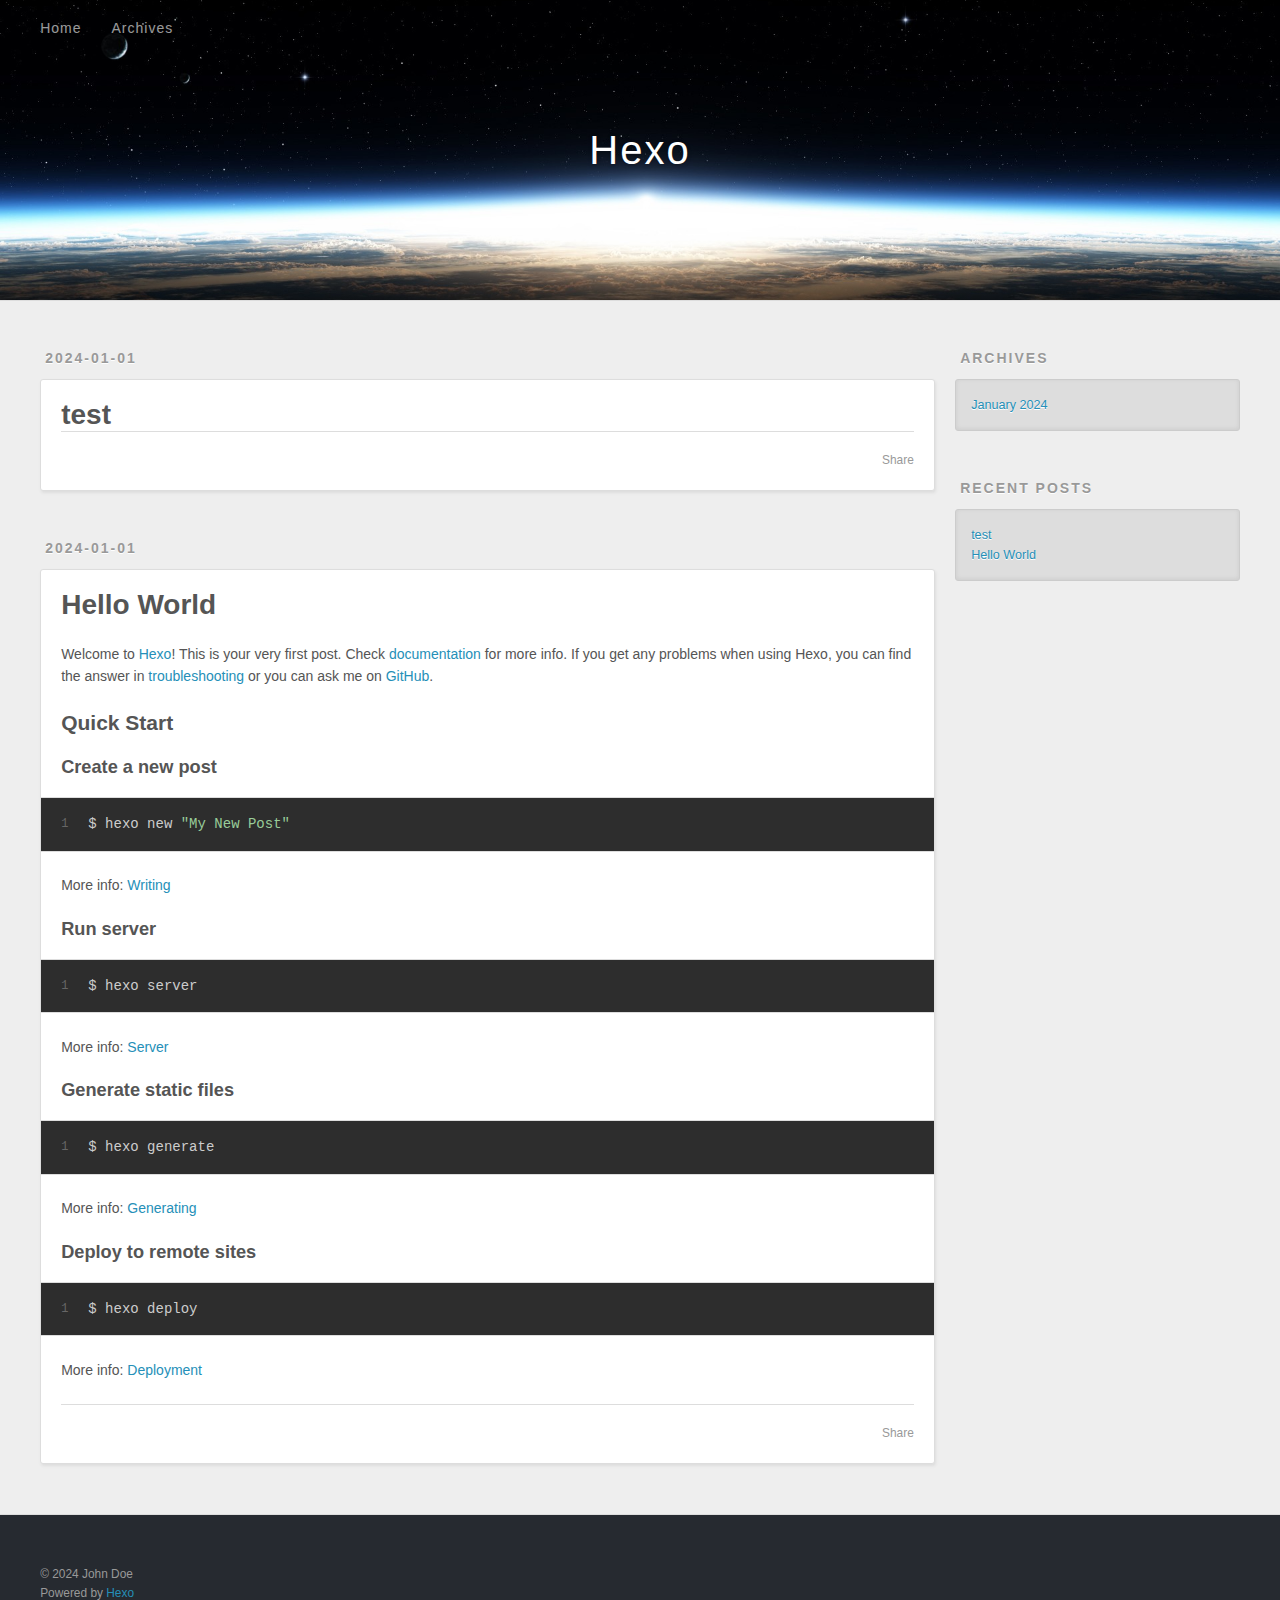
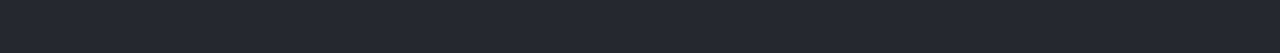
==== index.html @ 8cbbb3cb "Site updated: 2024-01-01 21:18:52" ====
<!DOCTYPE html>
<html>
<head>
  <meta charset="utf-8">
  
  
  <title>Hexo</title>
  <meta name="viewport" content="width=device-width, initial-scale=1, shrink-to-fit=no">
  <meta property="og:type" content="website">
<meta property="og:title" content="Hexo">
<meta property="og:url" content="http://example.com/index.html">
<meta property="og:site_name" content="Hexo">
<meta property="og:locale" content="en_US">
<meta property="article:author" content="John Doe">
<meta name="twitter:card" content="summary">
  
    <link rel="alternate" href="/atom.xml" title="Hexo" type="application/atom+xml">
  
  
    <link rel="shortcut icon" href="/favicon.png">
  
  
  
<link rel="stylesheet" href="/css/style.css">

  
    
<link rel="stylesheet" href="/fancybox/jquery.fancybox.min.css">

  
  
<meta name="generator" content="Hexo 7.0.0"></head>

<body>
  <div id="container">
    <div id="wrap">
      <header id="header">
  <div id="banner"></div>
  <div id="header-outer" class="outer">
    <div id="header-title" class="inner">
      <h1 id="logo-wrap">
        <a href="/" id="logo">Hexo</a>
      </h1>
      
    </div>
    <div id="header-inner" class="inner">
      <nav id="main-nav">
        <a id="main-nav-toggle" class="nav-icon"><span class="fa fa-bars"></span></a>
        
          <a class="main-nav-link" href="/">Home</a>
        
          <a class="main-nav-link" href="/archives">Archives</a>
        
      </nav>
      <nav id="sub-nav">
        
        
          <a class="nav-icon" href="/atom.xml" title="RSS Feed"><span class="fa fa-rss"></span></a>
        
        <a class="nav-icon nav-search-btn" title="Search"><span class="fa fa-search"></span></a>
      </nav>
      <div id="search-form-wrap">
        <form action="//google.com/search" method="get" accept-charset="UTF-8" class="search-form"><input type="search" name="q" class="search-form-input" placeholder="Search"><button type="submit" class="search-form-submit">&#xF002;</button><input type="hidden" name="sitesearch" value="http://example.com"></form>
      </div>
    </div>
  </div>
</header>

      <div class="outer">
        <section id="main">
  
    <article id="post-test" class="h-entry article article-type-post" itemprop="blogPost" itemscope itemtype="https://schema.org/BlogPosting">
  <div class="article-meta">
    <a href="/2024/01/01/test/" class="article-date">
  <time class="dt-published" datetime="2024-01-01T05:47:07.000Z" itemprop="datePublished">2024-01-01</time>
</a>
    
  </div>
  <div class="article-inner">
    
    
      <header class="article-header">
        
  
    <h1 itemprop="name">
      <a class="p-name article-title" href="/2024/01/01/test/">test</a>
    </h1>
  

      </header>
    
    <div class="e-content article-entry" itemprop="articleBody">
      
        
      
    </div>
    <footer class="article-footer">
      <a data-url="http://example.com/2024/01/01/test/" data-id="clquvwbr20001ecek297y4bi7" data-title="test" class="article-share-link"><span class="fa fa-share">Share</span></a>
      
      
      
    </footer>
  </div>
  
</article>



  
    <article id="post-hello-world" class="h-entry article article-type-post" itemprop="blogPost" itemscope itemtype="https://schema.org/BlogPosting">
  <div class="article-meta">
    <a href="/2024/01/01/hello-world/" class="article-date">
  <time class="dt-published" datetime="2024-01-01T05:27:28.984Z" itemprop="datePublished">2024-01-01</time>
</a>
    
  </div>
  <div class="article-inner">
    
    
      <header class="article-header">
        
  
    <h1 itemprop="name">
      <a class="p-name article-title" href="/2024/01/01/hello-world/">Hello World</a>
    </h1>
  

      </header>
    
    <div class="e-content article-entry" itemprop="articleBody">
      
        <p>Welcome to <a target="_blank" rel="noopener" href="https://hexo.io/">Hexo</a>! This is your very first post. Check <a target="_blank" rel="noopener" href="https://hexo.io/docs/">documentation</a> for more info. If you get any problems when using Hexo, you can find the answer in <a target="_blank" rel="noopener" href="https://hexo.io/docs/troubleshooting.html">troubleshooting</a> or you can ask me on <a target="_blank" rel="noopener" href="https://github.com/hexojs/hexo/issues">GitHub</a>.</p>
<h2 id="Quick-Start"><a href="#Quick-Start" class="headerlink" title="Quick Start"></a>Quick Start</h2><h3 id="Create-a-new-post"><a href="#Create-a-new-post" class="headerlink" title="Create a new post"></a>Create a new post</h3><figure class="highlight bash"><table><tr><td class="gutter"><pre><span class="line">1</span><br></pre></td><td class="code"><pre><span class="line">$ hexo new <span class="string">&quot;My New Post&quot;</span></span><br></pre></td></tr></table></figure>

<p>More info: <a target="_blank" rel="noopener" href="https://hexo.io/docs/writing.html">Writing</a></p>
<h3 id="Run-server"><a href="#Run-server" class="headerlink" title="Run server"></a>Run server</h3><figure class="highlight bash"><table><tr><td class="gutter"><pre><span class="line">1</span><br></pre></td><td class="code"><pre><span class="line">$ hexo server</span><br></pre></td></tr></table></figure>

<p>More info: <a target="_blank" rel="noopener" href="https://hexo.io/docs/server.html">Server</a></p>
<h3 id="Generate-static-files"><a href="#Generate-static-files" class="headerlink" title="Generate static files"></a>Generate static files</h3><figure class="highlight bash"><table><tr><td class="gutter"><pre><span class="line">1</span><br></pre></td><td class="code"><pre><span class="line">$ hexo generate</span><br></pre></td></tr></table></figure>

<p>More info: <a target="_blank" rel="noopener" href="https://hexo.io/docs/generating.html">Generating</a></p>
<h3 id="Deploy-to-remote-sites"><a href="#Deploy-to-remote-sites" class="headerlink" title="Deploy to remote sites"></a>Deploy to remote sites</h3><figure class="highlight bash"><table><tr><td class="gutter"><pre><span class="line">1</span><br></pre></td><td class="code"><pre><span class="line">$ hexo deploy</span><br></pre></td></tr></table></figure>

<p>More info: <a target="_blank" rel="noopener" href="https://hexo.io/docs/one-command-deployment.html">Deployment</a></p>

      
    </div>
    <footer class="article-footer">
      <a data-url="http://example.com/2024/01/01/hello-world/" data-id="clquvwbqs0000ecek4tr16msp" data-title="Hello World" class="article-share-link"><span class="fa fa-share">Share</span></a>
      
      
      
    </footer>
  </div>
  
</article>



  


</section>
        
          <aside id="sidebar">
  
    

  
    

  
    
  
    
  <div class="widget-wrap">
    <h3 class="widget-title">Archives</h3>
    <div class="widget">
      <ul class="archive-list"><li class="archive-list-item"><a class="archive-list-link" href="/archives/2024/01/">January 2024</a></li></ul>
    </div>
  </div>


  
    
  <div class="widget-wrap">
    <h3 class="widget-title">Recent Posts</h3>
    <div class="widget">
      <ul>
        
          <li>
            <a href="/2024/01/01/test/">test</a>
          </li>
        
          <li>
            <a href="/2024/01/01/hello-world/">Hello World</a>
          </li>
        
      </ul>
    </div>
  </div>

  
</aside>
        
      </div>
      <footer id="footer">
  
  <div class="outer">
    <div id="footer-info" class="inner">
      
      &copy; 2024 John Doe<br>
      Powered by <a href="https://hexo.io/" target="_blank">Hexo</a>
    </div>
  </div>
</footer>

    </div>
    <nav id="mobile-nav">
  
    <a href="/" class="mobile-nav-link">Home</a>
  
    <a href="/archives" class="mobile-nav-link">Archives</a>
  
</nav>
    


<script src="/js/jquery-3.6.4.min.js"></script>



  
<script src="/fancybox/jquery.fancybox.min.js"></script>




<script src="/js/script.js"></script>





  </div>
</body>
</html>
---- css/style.css ----
body {
  width: 100%;
}
body:before,
body:after {
  content: "";
  display: table;
}
body:after {
  clear: both;
}
html,
body,
div,
span,
applet,
object,
iframe,
h1,
h2,
h3,
h4,
h5,
h6,
p,
blockquote,
pre,
a,
abbr,
acronym,
address,
big,
cite,
code,
del,
dfn,
em,
img,
ins,
kbd,
q,
s,
samp,
small,
strike,
strong,
sub,
sup,
tt,
var,
dl,
dt,
dd,
ol,
ul,
li,
fieldset,
form,
label,
legend,
table,
caption,
tbody,
tfoot,
thead,
tr,
th,
td {
  margin: 0;
  padding: 0;
  border: 0;
  outline: 0;
  font-weight: inherit;
  font-style: inherit;
  font-family: inherit;
  font-size: 100%;
  vertical-align: baseline;
}
body {
  line-height: 1;
  color: #000;
  background: #fff;
}
ol,
ul {
  list-style: none;
}
table {
  border-collapse: separate;
  border-spacing: 0;
  vertical-align: middle;
}
caption,
th,
td {
  text-align: left;
  font-weight: normal;
  vertical-align: middle;
}
a img {
  border: none;
}
input,
button {
  margin: 0;
  padding: 0;
}
input::-moz-focus-inner,
button::-moz-focus-inner {
  border: 0;
  padding: 0;
}
html,
body,
#container {
  height: 100%;
}
body {
  background: #eee;
  font: 14px -apple-system, BlinkMacSystemFont, "Segoe UI", "Roboto", "Oxygen", "Ubuntu", "Cantarell", "Fira Sans", "Droid Sans", "Helvetica Neue", sans-serif;
  -webkit-text-size-adjust: 100%;
}
.outer {
  max-width: 1220px;
  margin: 0 auto;
  padding: 0 20px;
}
.outer:before,
.outer:after {
  content: "";
  display: table;
}
.outer:after {
  clear: both;
}
.inner {
  display: inline;
  float: left;
  width: 98.33333333333333%;
  margin: 0 0.833333333333333%;
}
.left,
.alignleft {
  float: left;
}
.right,
.alignright {
  float: right;
}
.clear {
  clear: both;
}
#container {
  position: relative;
}
.mobile-nav-on {
  overflow: hidden;
}
#wrap {
  height: 100%;
  width: 100%;
  position: absolute;
  top: 0;
  left: 0;
  -webkit-transition: 0.2s ease-out;
  -moz-transition: 0.2s ease-out;
  -ms-transition: 0.2s ease-out;
  transition: 0.2s ease-out;
  z-index: 1;
  background: #eee;
}
.mobile-nav-on #wrap {
  left: 280px;
}
@media screen and (min-width: 768px) {
  #main {
    display: inline;
    float: left;
    width: 73.33333333333333%;
    margin: 0 0.833333333333333%;
  }
}
.article-date,
.article-category-link,
.archive-year,
.widget-title {
  text-decoration: none;
  text-transform: uppercase;
  letter-spacing: 2px;
  color: #999;
  margin-bottom: 1em;
  margin-left: 5px;
  line-height: 1em;
  text-shadow: 0 1px #fff;
  font-weight: bold;
}
.article-inner,
.archive-article-inner {
  background: #fff;
  -webkit-box-shadow: 1px 2px 3px #ddd;
  box-shadow: 1px 2px 3px #ddd;
  border: 1px solid #ddd;
  border-radius: 3px;
}
.article-entry h1,
.widget h1 {
  font-size: 2em;
}
.article-entry h2,
.widget h2 {
  font-size: 1.5em;
}
.article-entry h3,
.widget h3 {
  font-size: 1.3em;
}
.article-entry h4,
.widget h4 {
  font-size: 1.2em;
}
.article-entry h5,
.widget h5 {
  font-size: 1em;
}
.article-entry h6,
.widget h6 {
  font-size: 1em;
  color: #999;
}
.article-entry hr,
.widget hr {
  border: 1px dashed #ddd;
}
.article-entry strong,
.widget strong {
  font-weight: bold;
}
.article-entry em,
.widget em,
.article-entry cite,
.widget cite {
  font-style: italic;
}
.article-entry sup,
.widget sup,
.article-entry sub,
.widget sub {
  font-size: 0.75em;
  line-height: 0;
  position: relative;
  vertical-align: baseline;
}
.article-entry sup,
.widget sup {
  top: -0.5em;
}
.article-entry sub,
.widget sub {
  bottom: -0.2em;
}
.article-entry small,
.widget small {
  font-size: 0.85em;
}
.article-entry acronym,
.widget acronym,
.article-entry abbr,
.widget abbr {
  border-bottom: 1px dotted;
}
.article-entry ul,
.widget ul,
.article-entry ol,
.widget ol,
.article-entry dl,
.widget dl {
  margin: 0 20px;
  line-height: 1.6em;
}
.article-entry ul ul,
.widget ul ul,
.article-entry ol ul,
.widget ol ul,
.article-entry ul ol,
.widget ul ol,
.article-entry ol ol,
.widget ol ol {
  margin-top: 0;
  margin-bottom: 0;
}
.article-entry ul,
.widget ul {
  list-style: disc;
}
.article-entry ol,
.widget ol {
  list-style: decimal;
}
.article-entry dt,
.widget dt {
  font-weight: bold;
}
#header {
  height: 300px;
  position: relative;
  border-bottom: 1px solid #ddd;
}
#header:before,
#header:after {
  content: "";
  position: absolute;
  left: 0;
  right: 0;
  height: 40px;
}
#header:before {
  top: 0;
  background: -webkit-linear-gradient(rgba(0,0,0,0.2), transparent);
  background: -moz-linear-gradient(rgba(0,0,0,0.2), transparent);
  background: -ms-linear-gradient(rgba(0,0,0,0.2), transparent);
  background: linear-gradient(rgba(0,0,0,0.2), transparent);
}
#header:after {
  bottom: 0;
  background: -webkit-linear-gradient(transparent, rgba(0,0,0,0.2));
  background: -moz-linear-gradient(transparent, rgba(0,0,0,0.2));
  background: -ms-linear-gradient(transparent, rgba(0,0,0,0.2));
  background: linear-gradient(transparent, rgba(0,0,0,0.2));
}
#header-outer {
  height: 100%;
  position: relative;
}
#header-inner {
  position: relative;
  overflow: hidden;
}
#banner {
  position: absolute;
  top: 0;
  left: 0;
  width: 100%;
  height: 100%;
  background: url("images/banner.jpg") center #000;
  background-size: cover;
  z-index: -1;
}
#header-title {
  text-align: center;
  height: 40px;
  position: absolute;
  top: 50%;
  left: 0;
  margin-top: -20px;
}
#logo,
#subtitle {
  text-decoration: none;
  color: #fff;
  font-weight: 300;
  text-shadow: 0 1px 4px rgba(0,0,0,0.3);
}
#logo {
  font-size: 40px;
  line-height: 40px;
  letter-spacing: 2px;
}
#subtitle {
  font-size: 16px;
  line-height: 16px;
  letter-spacing: 1px;
}
#subtitle-wrap {
  margin-top: 16px;
}
#main-nav {
  float: left;
  margin-left: -15px;
}
.nav-icon,
.main-nav-link {
  float: left;
  color: #fff;
  opacity: 0.6;
  text-decoration: none;
  text-shadow: 0 1px rgba(0,0,0,0.2);
  -webkit-transition: opacity 0.2s;
  -moz-transition: opacity 0.2s;
  -ms-transition: opacity 0.2s;
  transition: opacity 0.2s;
  display: block;
  padding: 20px 15px;
}
.nav-icon:hover,
.main-nav-link:hover {
  opacity: 1;
}
.nav-icon {
  text-align: center;
  font-size: 14px;
  width: 14px;
  height: 14px;
  padding: 20px 15px;
  position: relative;
  cursor: pointer;
}
.main-nav-link {
  font-weight: 300;
  letter-spacing: 1px;
}
@media screen and (max-width: 479px) {
  .main-nav-link {
    display: none;
  }
}
#main-nav-toggle {
  display: none;
}
@media screen and (max-width: 479px) {
  #main-nav-toggle {
    display: block;
  }
}
#sub-nav {
  float: right;
  margin-right: -15px;
}
#search-form-wrap {
  position: absolute;
  top: 15px;
  width: 150px;
  height: 30px;
  right: -150px;
  opacity: 0;
  -webkit-transition: 0.2s ease-out;
  -moz-transition: 0.2s ease-out;
  -ms-transition: 0.2s ease-out;
  transition: 0.2s ease-out;
}
#search-form-wrap.on {
  opacity: 1;
  right: 0;
}
@media screen and (max-width: 479px) {
  #search-form-wrap {
    width: 100%;
    right: -100%;
  }
}
.search-form {
  position: absolute;
  top: 0;
  left: 0;
  right: 0;
  background: #fff;
  padding: 5px 15px;
  border-radius: 15px;
  -webkit-box-shadow: 0 0 10px rgba(0,0,0,0.3);
  box-shadow: 0 0 10px rgba(0,0,0,0.3);
}
.search-form-input {
  border: none;
  background: none;
  color: #555;
  width: 100%;
  font: 13px -apple-system, BlinkMacSystemFont, "Segoe UI", "Roboto", "Oxygen", "Ubuntu", "Cantarell", "Fira Sans", "Droid Sans", "Helvetica Neue", sans-serif;
  outline: none;
}
.search-form-input::-webkit-search-results-decoration,
.search-form-input::-webkit-search-cancel-button {
  -webkit-appearance: none;
}
.search-form-submit {
  position: absolute;
  top: 50%;
  right: 10px;
  margin-top: -7px;
  font: 13px ForkAwesome;
  border: none;
  background: none;
  color: #bbb;
  cursor: pointer;
}
.search-form-submit:hover,
.search-form-submit:focus {
  color: #777;
}
.article {
  margin: 50px 0;
}
.article-inner {
  overflow: hidden;
}
.article-meta:before,
.article-meta:after {
  content: "";
  display: table;
}
.article-meta:after {
  clear: both;
}
.article-date {
  float: left;
}
.article-category {
  float: left;
  line-height: 1em;
  color: #ccc;
  text-shadow: 0 1px #fff;
  margin-left: 8px;
}
.article-category:before {
  content: "\2022";
}
.article-category-link {
  margin: 0 12px 1em;
}
.article-header {
  padding: 20px 20px 0;
}
.article-title {
  text-decoration: none;
  font-size: 2em;
  font-weight: bold;
  color: #555;
  line-height: 1.1em;
  -webkit-transition: color 0.2s;
  -moz-transition: color 0.2s;
  -ms-transition: color 0.2s;
  transition: color 0.2s;
}
a.article-title:hover {
  color: #258fb8;
}
.article-entry {
  color: #555;
  padding: 0 20px;
}
.article-entry:before,
.article-entry:after {
  content: "";
  display: table;
}
.article-entry:after {
  clear: both;
}
.article-entry p,
.article-entry table {
  line-height: 1.6em;
  margin: 1.6em 0;
}
.article-entry h1,
.article-entry h2,
.article-entry h3,
.article-entry h4,
.article-entry h5,
.article-entry h6 {
  font-weight: bold;
}
.article-entry h1,
.article-entry h2,
.article-entry h3,
.article-entry h4,
.article-entry h5,
.article-entry h6 {
  line-height: 1.1em;
  margin: 1.1em 0;
}
.article-entry a {
  color: #258fb8;
  text-decoration: none;
}
.article-entry a:hover {
  text-decoration: underline;
}
.article-entry ul,
.article-entry ol,
.article-entry dl {
  margin-top: 1.6em;
  margin-bottom: 1.6em;
}
.article-entry img,
.article-entry video {
  max-width: 100%;
  height: auto;
  display: block;
  margin: auto;
}
.article-entry iframe {
  border: none;
}
.article-entry table {
  width: 100%;
  border-collapse: collapse;
  border-spacing: 0;
}
.article-entry th {
  font-weight: bold;
  border-bottom: 3px solid #ddd;
  padding-bottom: 0.5em;
}
.article-entry td {
  border-bottom: 1px solid #ddd;
  padding: 10px 0;
}
.article-entry blockquote {
  font-family: Georgia, "Times New Roman", serif;
  margin: 1.6em 20px;
  text-align: center;
}
.article-entry blockquote footer {
  font-size: 14px;
  margin: 1.6em 0;
  font-family: -apple-system, BlinkMacSystemFont, "Segoe UI", "Roboto", "Oxygen", "Ubuntu", "Cantarell", "Fira Sans", "Droid Sans", "Helvetica Neue", sans-serif;
}
.article-entry blockquote footer cite:before {
  content: "—";
  padding: 0 0.5em;
}
.article-entry .pullquote {
  text-align: left;
  width: 45%;
  margin: 0;
}
.article-entry .pullquote.left {
  margin-left: 0.5em;
  margin-right: 1em;
}
.article-entry .pullquote.right {
  margin-right: 0.5em;
  margin-left: 1em;
}
.article-entry .caption {
  color: #999;
  display: block;
  font-size: 0.9em;
  margin-top: 0.5em;
  position: relative;
  text-align: center;
}
.article-entry .video-container {
  position: relative;
  padding-top: 56.25%;
  height: 0;
  overflow: hidden;
}
.article-entry .video-container iframe,
.article-entry .video-container object,
.article-entry .video-container embed {
  position: absolute;
  top: 0;
  left: 0;
  width: 100%;
  height: 100%;
  margin-top: 0;
}
.article-more-link a {
  display: inline-block;
  line-height: 1em;
  padding: 6px 15px;
  border-radius: 15px;
  background: #eee;
  color: #999;
  text-shadow: 0 1px #fff;
  text-decoration: none;
}
.article-more-link a:hover {
  background: #258fb8;
  color: #fff;
  text-decoration: none;
  text-shadow: 0 1px #1e7293;
}
.article-footer {
  font-size: 0.85em;
  line-height: 1.6em;
  border-top: 1px solid #ddd;
  padding-top: 1.6em;
  margin: 0 20px 20px;
}
.article-footer:before,
.article-footer:after {
  content: "";
  display: table;
}
.article-footer:after {
  clear: both;
}
.article-footer a {
  color: #999;
  text-decoration: none;
}
.article-footer a:hover {
  color: #555;
}
.article-tag-list-item {
  float: left;
  margin-right: 10px;
}
.article-tag-list-link:before {
  content: "#";
}
.article-comment-link {
  float: right;
}
.article-comment-link:before {
  padding-right: 8px;
}
.article-share-link {
  cursor: pointer;
  float: right;
  margin-left: 20px;
}
.article-share-link:before {
  padding-right: 6px;
}
#article-nav {
  position: relative;
}
#article-nav:before,
#article-nav:after {
  content: "";
  display: table;
}
#article-nav:after {
  clear: both;
}
@media screen and (min-width: 768px) {
  #article-nav {
    margin: 50px 0;
  }
  #article-nav:before {
    width: 8px;
    height: 8px;
    position: absolute;
    top: 50%;
    left: 50%;
    margin-top: -4px;
    margin-left: -4px;
    content: "";
    border-radius: 50%;
    background: #ddd;
    -webkit-box-shadow: 0 1px 2px #fff;
    box-shadow: 0 1px 2px #fff;
  }
}
.article-nav-link-wrap {
  text-decoration: none;
  text-shadow: 0 1px #fff;
  color: #999;
  -webkit-box-sizing: border-box;
  -moz-box-sizing: border-box;
  box-sizing: border-box;
  margin-top: 50px;
  text-align: center;
  display: block;
}
.article-nav-link-wrap:hover {
  color: #555;
}
@media screen and (min-width: 768px) {
  .article-nav-link-wrap {
    width: 50%;
    margin-top: 0;
  }
}
@media screen and (min-width: 768px) {
  #article-nav-newer {
    float: left;
    text-align: right;
    padding-right: 20px;
  }
}
@media screen and (min-width: 768px) {
  #article-nav-older {
    float: right;
    text-align: left;
    padding-left: 20px;
  }
}
.article-nav-caption {
  text-transform: uppercase;
  letter-spacing: 2px;
  color: #ddd;
  line-height: 1em;
  font-weight: bold;
}
#article-nav-newer .article-nav-caption {
  margin-right: -2px;
}
.article-nav-title {
  font-size: 0.85em;
  line-height: 1.6em;
  margin-top: 0.5em;
}
.article-share-box {
  position: absolute;
  display: none;
  background: #fff;
  -webkit-box-shadow: 1px 2px 10px rgba(0,0,0,0.2);
  box-shadow: 1px 2px 10px rgba(0,0,0,0.2);
  border-radius: 3px;
  margin-left: -145px;
  overflow: hidden;
  z-index: 1;
}
.article-share-box.on {
  display: block;
}
.article-share-input {
  width: 100%;
  background: none;
  -webkit-box-sizing: border-box;
  -moz-box-sizing: border-box;
  box-sizing: border-box;
  font: 14px -apple-system, BlinkMacSystemFont, "Segoe UI", "Roboto", "Oxygen", "Ubuntu", "Cantarell", "Fira Sans", "Droid Sans", "Helvetica Neue", sans-serif;
  padding: 0 15px;
  color: #555;
  outline: none;
  border: 1px solid #ddd;
  border-radius: 3px 3px 0 0;
  height: 36px;
  line-height: 36px;
}
.article-share-links {
  background: #eee;
}
.article-share-links:before,
.article-share-links:after {
  content: "";
  display: table;
}
.article-share-links:after {
  clear: both;
}
.article-share-twitter,
.article-share-facebook,
.article-share-pinterest,
.article-share-linkedin {
  width: 50px;
  height: 36px;
  display: block;
  float: left;
  position: relative;
  color: #999;
  text-shadow: 0 1px #fff;
}
.article-share-twitter:before,
.article-share-facebook:before,
.article-share-pinterest:before,
.article-share-linkedin:before {
  font-size: 20px;
  width: 20px;
  height: 20px;
  position: absolute;
  top: 50%;
  left: 50%;
  margin-top: -10px;
  margin-left: -10px;
  text-align: center;
}
.article-share-twitter:hover,
.article-share-facebook:hover,
.article-share-pinterest:hover,
.article-share-linkedin:hover {
  color: #fff;
}
.article-share-twitter:hover {
  background: #00aced;
  text-shadow: 0 1px #008abe;
}
.article-share-facebook:hover {
  background: #3b5998;
  text-shadow: 0 1px #2f477a;
}
.article-share-pinterest:hover {
  background: #cb2027;
  text-shadow: 0 1px #a21a1f;
}
.article-share-linkedin:hover {
  background: #0077b5;
  text-shadow: 0 1px #005f91;
}
.article-gallery {
  background: #000;
  position: relative;
}
.article-gallery-photos {
  position: relative;
  overflow: hidden;
}
.article-gallery-img {
  display: none;
  max-width: 100%;
}
.article-gallery-img:first-child {
  display: block;
}
.article-gallery-img.loaded {
  position: absolute;
  display: block;
}
.article-gallery-img img {
  display: block;
  max-width: 100%;
  margin: 0 auto;
}
#comments {
  background: #fff;
  -webkit-box-shadow: 1px 2px 3px #ddd;
  box-shadow: 1px 2px 3px #ddd;
  padding: 20px;
  border: 1px solid #ddd;
  border-radius: 3px;
  margin: 50px 0;
}
#comments a {
  color: #258fb8;
}
.archives-wrap {
  margin: 50px 0;
}
.archives:before,
.archives:after {
  content: "";
  display: table;
}
.archives:after {
  clear: both;
}
.archive-year-wrap {
  margin-bottom: 1em;
}
.archives {
  -webkit-column-gap: 10px;
  -moz-column-gap: 10px;
  column-gap: 10px;
}
@media screen and (min-width: 480px) and (max-width: 767px) {
  .archives {
    -webkit-column-count: 2;
    -moz-column-count: 2;
    column-count: 2;
  }
}
@media screen and (min-width: 768px) {
  .archives {
    -webkit-column-count: 3;
    -moz-column-count: 3;
    column-count: 3;
  }
}
.archive-article {
  -webkit-column-break-inside: avoid;
  page-break-inside: avoid;
  overflow: hidden;
  break-inside: avoid-column;
}
.archive-article-inner {
  padding: 10px;
  margin-bottom: 15px;
}
.archive-article-title {
  text-decoration: none;
  font-weight: bold;
  color: #555;
  -webkit-transition: color 0.2s;
  -moz-transition: color 0.2s;
  -ms-transition: color 0.2s;
  transition: color 0.2s;
  line-height: 1.6em;
}
.archive-article-title:hover {
  color: #258fb8;
}
.archive-article-footer {
  margin-top: 1em;
}
.archive-article-date {
  color: #999;
  text-decoration: none;
  font-size: 0.85em;
  line-height: 1em;
  margin-bottom: 0.5em;
  display: block;
}
#page-nav {
  margin: 50px auto;
  background: #fff;
  -webkit-box-shadow: 1px 2px 3px #ddd;
  box-shadow: 1px 2px 3px #ddd;
  border: 1px solid #ddd;
  border-radius: 3px;
  text-align: center;
  color: #999;
  overflow: hidden;
}
#page-nav:before,
#page-nav:after {
  content: "";
  display: table;
}
#page-nav:after {
  clear: both;
}
#page-nav a,
#page-nav span {
  padding: 10px 20px;
  line-height: 1;
  height: 2ex;
}
#page-nav a {
  color: #999;
  text-decoration: none;
}
#page-nav a:hover {
  background: #999;
  color: #fff;
}
#page-nav .prev {
  float: left;
}
#page-nav .next {
  float: right;
}
#page-nav .page-number {
  display: inline-block;
}
@media screen and (max-width: 479px) {
  #page-nav .page-number {
    display: none;
  }
}
#page-nav .current {
  color: #555;
  font-weight: bold;
}
#page-nav .space {
  color: #ddd;
}
#footer {
  background: #262a30;
  padding: 50px 0;
  border-top: 1px solid #ddd;
  color: #999;
}
#footer a {
  color: #258fb8;
  text-decoration: none;
}
#footer a:hover {
  text-decoration: underline;
}
#footer-info {
  line-height: 1.6em;
  font-size: 0.85em;
}
.article-entry pre,
.article-entry .highlight {
  background: #2d2d2d;
  margin: 0 -20px;
  padding: 15px 20px;
  border-style: solid;
  border-color: #ddd;
  border-width: 1px 0;
  overflow: auto;
  color: #ccc;
  line-height: 22.400000000000002px;
}
.article-entry .highlight .gutter pre,
.article-entry .gist .gist-file .gist-data .line-numbers {
  color: #666;
  font-size: 0.85em;
}
.article-entry pre,
.article-entry code {
  font-family: "Source Code Pro", Consolas, Monaco, Menlo, Consolas, monospace;
}
.article-entry code {
  background: #eee;
  text-shadow: 0 1px #fff;
  padding: 0 0.3em;
}
.article-entry pre code {
  background: none;
  text-shadow: none;
  padding: 0;
}
.article-entry .highlight pre {
  border: none;
  margin: 0;
  padding: 0;
}
.article-entry .highlight table {
  margin: 0;
  width: auto;
}
.article-entry .highlight td {
  border: none;
  padding: 0;
}
.article-entry .highlight figcaption {
  font-size: 0.85em;
  color: #999;
  line-height: 1em;
  margin-bottom: 1em;
}
.article-entry .highlight figcaption:before,
.article-entry .highlight figcaption:after {
  content: "";
  display: table;
}
.article-entry .highlight figcaption:after {
  clear: both;
}
.article-entry .highlight figcaption a {
  float: right;
}
.article-entry .highlight .gutter {
  -moz-user-select: none;
  -ms-user-select: none;
  -webkit-user-select: none;
  -webkit-user-select: none;
  -moz-user-select: none;
  -ms-user-select: none;
  user-select: none;
}
.article-entry .highlight .gutter pre {
  text-align: right;
  padding-right: 20px;
}
.article-entry .highlight .line {
  height: 22.400000000000002px;
}
.article-entry .highlight .line.marked {
  background: #515151;
}
.article-entry .gist {
  margin: 0 -20px;
  border-style: solid;
  border-color: #ddd;
  border-width: 1px 0;
  background: #2d2d2d;
  padding: 15px 20px 15px 0;
}
.article-entry .gist .gist-file {
  border: none;
  font-family: "Source Code Pro", Consolas, Monaco, Menlo, Consolas, monospace;
  margin: 0;
}
.article-entry .gist .gist-file .gist-data {
  background: none;
  border: none;
}
.article-entry .gist .gist-file .gist-data .line-numbers {
  background: none;
  border: none;
  padding: 0 20px 0 0;
}
.article-entry .gist .gist-file .gist-data .line-data {
  padding: 0 !important;
}
.article-entry .gist .gist-file .highlight {
  margin: 0;
  padding: 0;
  border: none;
}
.article-entry .gist .gist-file .gist-meta {
  background: #2d2d2d;
  color: #999;
  font: 0.85em -apple-system, BlinkMacSystemFont, "Segoe UI", "Roboto", "Oxygen", "Ubuntu", "Cantarell", "Fira Sans", "Droid Sans", "Helvetica Neue", sans-serif;
  text-shadow: 0 0;
  padding: 0;
  margin-top: 1em;
  margin-left: 20px;
}
.article-entry .gist .gist-file .gist-meta a {
  color: #258fb8;
  font-weight: normal;
}
.article-entry .gist .gist-file .gist-meta a:hover {
  text-decoration: underline;
}
pre .comment,
pre .title {
  color: #999;
}
pre .variable,
pre .attribute,
pre .tag,
pre .regexp,
pre .ruby .constant,
pre .xml .tag .title,
pre .xml .pi,
pre .xml .doctype,
pre .html .doctype,
pre .css .id,
pre .css .class,
pre .css .pseudo {
  color: #f2777a;
}
pre .number,
pre .preprocessor,
pre .built_in,
pre .literal,
pre .params,
pre .constant {
  color: #f99157;
}
pre .class,
pre .ruby .class .title,
pre .css .rules .attribute {
  color: #9c9;
}
pre .string,
pre .value,
pre .inheritance,
pre .header,
pre .ruby .symbol,
pre .xml .cdata {
  color: #9c9;
}
pre .css .hexcolor {
  color: #6cc;
}
pre .function,
pre .python .decorator,
pre .python .title,
pre .ruby .function .title,
pre .ruby .title .keyword,
pre .perl .sub,
pre .javascript .title,
pre .coffeescript .title {
  color: #69c;
}
pre .keyword,
pre .javascript .function {
  color: #c9c;
}
@media screen and (max-width: 479px) {
  #mobile-nav {
    position: absolute;
    top: 0;
    left: 0;
    width: 280px;
    height: 100%;
    background: #191919;
    border-right: 1px solid #fff;
  }
}
@media screen and (max-width: 479px) {
  .mobile-nav-link {
    display: block;
    color: #999;
    text-decoration: none;
    padding: 15px 20px;
    font-weight: bold;
  }
  .mobile-nav-link:hover {
    color: #fff;
  }
}
@media screen and (min-width: 768px) {
  #sidebar {
    display: inline;
    float: left;
    width: 23.333333333333332%;
    margin: 0 0.833333333333333%;
  }
}
.widget-wrap {
  margin: 50px 0;
}
.widget {
  color: #777;
  text-shadow: 0 1px #fff;
  background: #ddd;
  -webkit-box-shadow: 0 -1px 4px #ccc inset;
  box-shadow: 0 -1px 4px #ccc inset;
  border: 1px solid #ccc;
  padding: 15px;
  border-radius: 3px;
}
.widget a {
  color: #258fb8;
  text-decoration: none;
}
.widget a:hover {
  text-decoration: underline;
}
.widget ul ul,
.widget ol ul,
.widget dl ul,
.widget ul ol,
.widget ol ol,
.widget dl ol,
.widget ul dl,
.widget ol dl,
.widget dl dl {
  margin-left: 15px;
  list-style: disc;
}
.widget {
  line-height: 1.6em;
  word-wrap: break-word;
  font-size: 0.9em;
}
.widget ul,
.widget ol {
  list-style: none;
  margin: 0;
}
.widget ul ul,
.widget ol ul,
.widget ul ol,
.widget ol ol {
  margin: 0 20px;
}
.widget ul ul,
.widget ol ul {
  list-style: disc;
}
.widget ul ol,
.widget ol ol {
  list-style: decimal;
}
.category-list-count,
.tag-list-count,
.archive-list-count {
  padding-left: 5px;
  color: #999;
  font-size: 0.85em;
}
.category-list-count:before,
.tag-list-count:before,
.archive-list-count:before {
  content: "(";
}
.category-list-count:after,
.tag-list-count:after,
.archive-list-count:after {
  content: ")";
}
.tagcloud a {
  margin-right: 5px;
  display: inline-block;
}
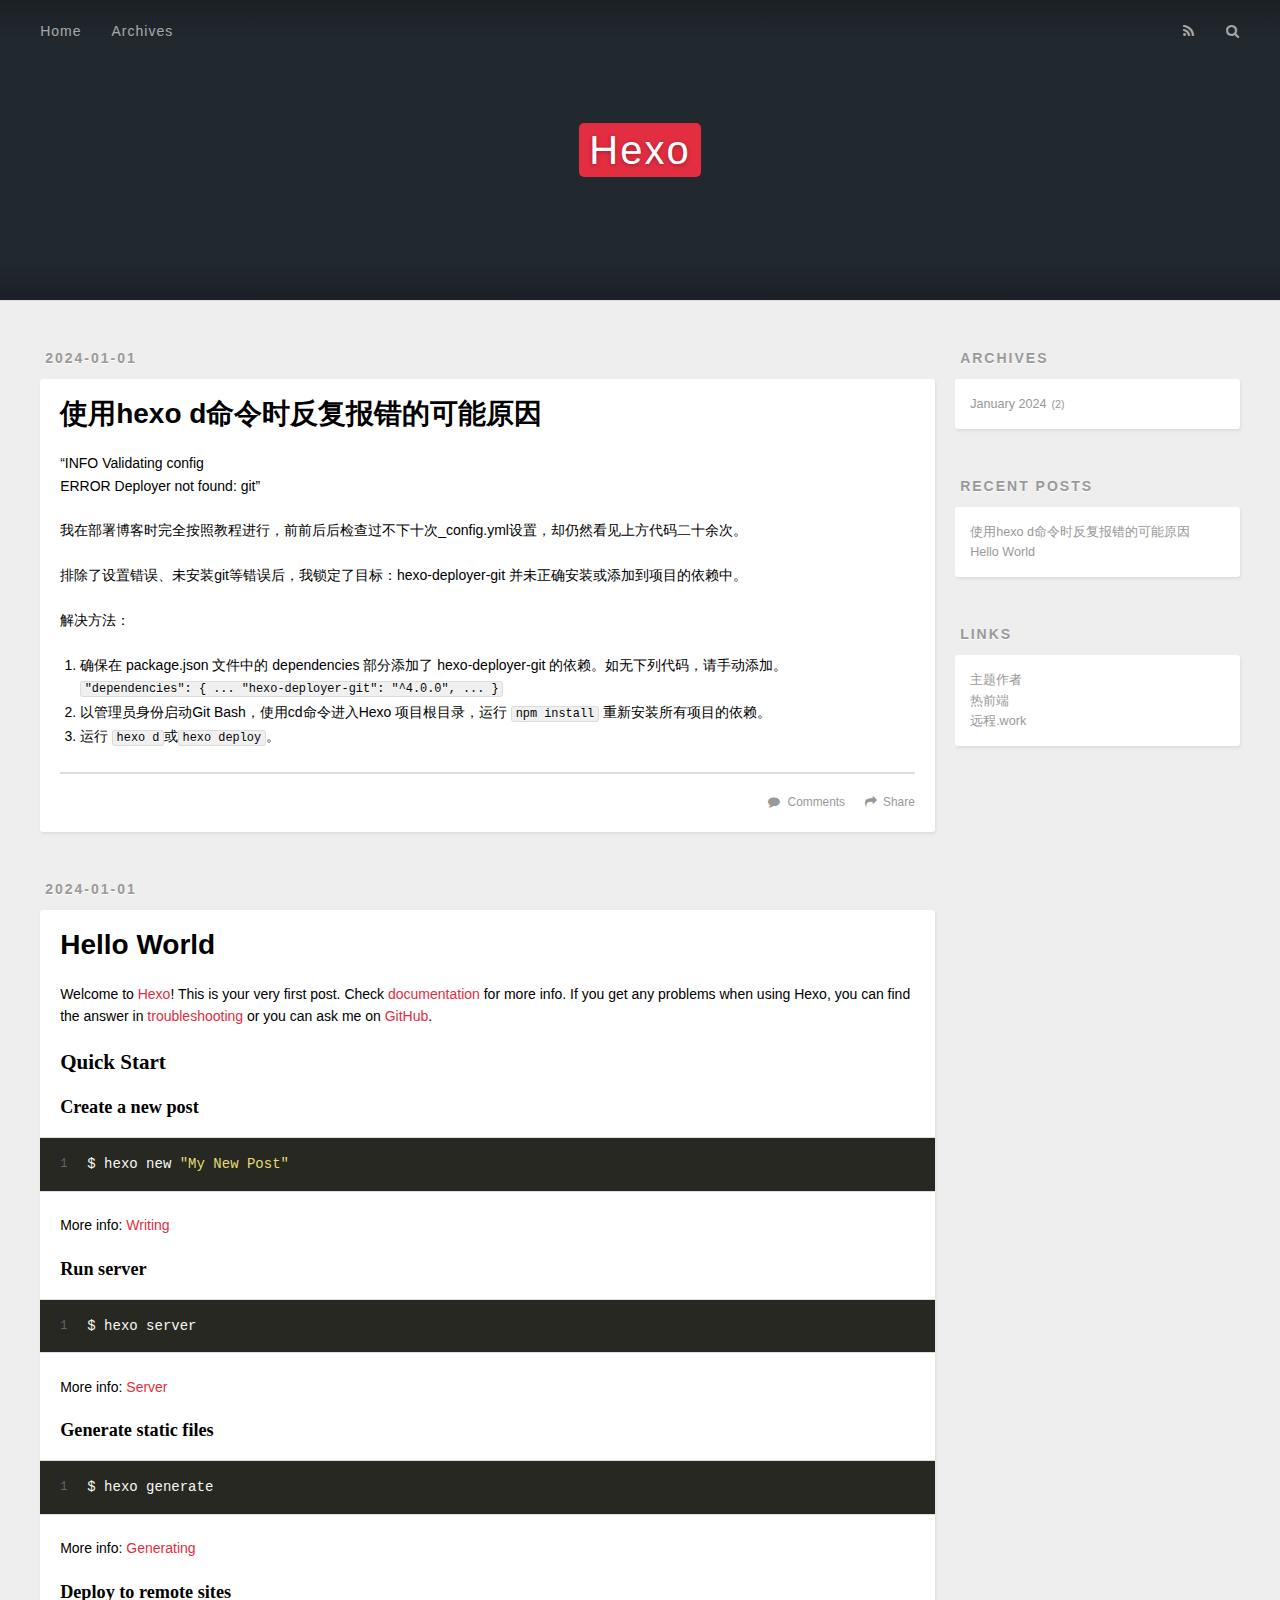
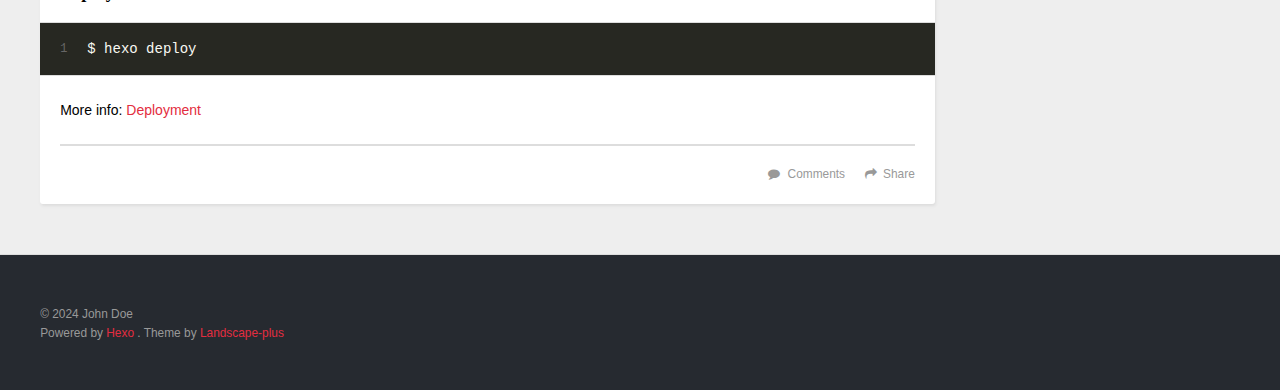
==== commit d23d8c4b: "Site updated: 2024-01-01 21:55:42" ====
--- a/index.html
+++ b/index.html
@@ -1,11 +1,11 @@
+
 <!DOCTYPE html>
 <html>
 <head>
   <meta charset="utf-8">
   
-  
   <title>Hexo</title>
-  <meta name="viewport" content="width=device-width, initial-scale=1, shrink-to-fit=no">
+  <meta name="viewport" content="width=device-width, initial-scale=1, maximum-scale=1">
   <meta property="og:type" content="website">
 <meta property="og:title" content="Hexo">
 <meta property="og:url" content="http://example.com/index.html">
@@ -14,27 +14,21 @@
 <meta property="article:author" content="John Doe">
 <meta name="twitter:card" content="summary">
   
-    <link rel="alternate" href="/atom.xml" title="Hexo" type="application/atom+xml">
-  
-  
-    <link rel="shortcut icon" href="/favicon.png">
-  
+    <link rel="alternative" href="/atom.xml" title="Hexo" type="application/atom+xml">
+  
+  
+    <link rel="icon" href="/favicon.png">
   
   
 <link rel="stylesheet" href="/css/style.css">
 
-  
-    
-<link rel="stylesheet" href="/fancybox/jquery.fancybox.min.css">
-
-  
+  <!--[if lt IE 9]><script src="//cdnjs.cloudflare.com/ajax/libs/html5shiv/3.7/html5shiv.min.js"></script><![endif]-->
   
 <meta name="generator" content="Hexo 7.0.0"></head>
-
 <body>
-  <div id="container">
-    <div id="wrap">
-      <header id="header">
+<div id="container">
+  <div id="wrap">
+    <header id="header">
   <div id="banner"></div>
   <div id="header-outer" class="outer">
     <div id="header-title" class="inner">
@@ -45,7 +39,7 @@
     </div>
     <div id="header-inner" class="inner">
       <nav id="main-nav">
-        <a id="main-nav-toggle" class="nav-icon"><span class="fa fa-bars"></span></a>
+        <a id="main-nav-toggle" class="nav-icon"></a>
         
           <a class="main-nav-link" href="/">Home</a>
         
@@ -54,25 +48,30 @@
       </nav>
       <nav id="sub-nav">
         
-        
-          <a class="nav-icon" href="/atom.xml" title="RSS Feed"><span class="fa fa-rss"></span></a>
-        
-        <a class="nav-icon nav-search-btn" title="Search"><span class="fa fa-search"></span></a>
+          <a id="nav-rss-link" class="nav-icon" href="/atom.xml" title="RSS Feed"></a>
+        
+        <a id="nav-search-btn" class="nav-icon" title="Search"></a>
       </nav>
       <div id="search-form-wrap">
-        <form action="//google.com/search" method="get" accept-charset="UTF-8" class="search-form"><input type="search" name="q" class="search-form-input" placeholder="Search"><button type="submit" class="search-form-submit">&#xF002;</button><input type="hidden" name="sitesearch" value="http://example.com"></form>
+        <form action="//www.baidu.com/baidu" method="get" accept-charset="utf-8" class="search-form">
+          <input type="search" name="word" maxlength="20" class="search-form-input" placeholder="Search">
+          <input type="submit" value="" class="search-form-submit">
+          <input name=tn type=hidden value="bds">
+          <input name=cl type=hidden value="3">
+          <input name=ct type=hidden value="2097152">
+          <input type="hidden" name="si" value="example.com">
+        </form>
       </div>
     </div>
   </div>
 </header>
-
-      <div class="outer">
-        <section id="main">
-  
-    <article id="post-test" class="h-entry article article-type-post" itemprop="blogPost" itemscope itemtype="https://schema.org/BlogPosting">
+    <div class="outer">
+      <section id="main">
+  
+    <article id="post-test" class="article article-type-post" itemscope itemprop="blogPost">
   <div class="article-meta">
     <a href="/2024/01/01/test/" class="article-date">
-  <time class="dt-published" datetime="2024-01-01T05:47:07.000Z" itemprop="datePublished">2024-01-01</time>
+  <time datetime="2024-01-01T05:47:07.000Z" itemprop="datePublished">2024-01-01</time>
 </a>
     
   </div>
@@ -83,21 +82,35 @@
         
   
     <h1 itemprop="name">
-      <a class="p-name article-title" href="/2024/01/01/test/">test</a>
+      <a class="article-title" href="/2024/01/01/test/">使用hexo d命令时反复报错的可能原因</a>
     </h1>
   
 
       </header>
     
-    <div class="e-content article-entry" itemprop="articleBody">
-      
-        
+    <div class="article-entry" itemprop="articleBody">
+      
+        <p>“INFO Validating config<br>ERROR Deployer not found: git”</p>
+<p>我在部署博客时完全按照教程进行，前前后后检查过不下十次_config.yml设置，却仍然看见上方代码二十余次。</p>
+<p>排除了设置错误、未安装git等错误后，我锁定了目标：hexo-deployer-git 并未正确安装或添加到项目的依赖中。</p>
+<p>解决方法：</p>
+<ol>
+<li>确保在 package.json 文件中的 dependencies 部分添加了 hexo-deployer-git 的依赖。如无下列代码，请手动添加。<br><code>&quot;dependencies&quot;: &#123; ... &quot;hexo-deployer-git&quot;: &quot;^4.0.0&quot;, ... &#125;</code></li>
+<li>以管理员身份启动Git Bash，使用cd命令进入Hexo 项目根目录，运行 <code>npm install</code> 重新安装所有项目的依赖。</li>
+<li>运行 <code>hexo d</code>或<code>hexo deploy</code>。</li>
+</ol>
+
       
     </div>
     <footer class="article-footer">
-      <a data-url="http://example.com/2024/01/01/test/" data-id="clquvwbr20001ecek297y4bi7" data-title="test" class="article-share-link"><span class="fa fa-share">Share</span></a>
-      
-      
+      
+        <a data-url="http://example.com/2024/01/01/test/" data-id="clquvwbr20001ecek297y4bi7" class="article-share-link">Share</a>
+      
+
+      
+        <a href="http://example.com/2024/01/01/test/#ds-thread" class="article-comment-link">Comments</a>
+      
+
       
     </footer>
   </div>
@@ -105,12 +118,11 @@
 </article>
 
 
-
-  
-    <article id="post-hello-world" class="h-entry article article-type-post" itemprop="blogPost" itemscope itemtype="https://schema.org/BlogPosting">
+  
+    <article id="post-hello-world" class="article article-type-post" itemscope itemprop="blogPost">
   <div class="article-meta">
     <a href="/2024/01/01/hello-world/" class="article-date">
-  <time class="dt-published" datetime="2024-01-01T05:27:28.984Z" itemprop="datePublished">2024-01-01</time>
+  <time datetime="2024-01-01T05:27:28.984Z" itemprop="datePublished">2024-01-01</time>
 </a>
     
   </div>
@@ -121,13 +133,13 @@
         
   
     <h1 itemprop="name">
-      <a class="p-name article-title" href="/2024/01/01/hello-world/">Hello World</a>
+      <a class="article-title" href="/2024/01/01/hello-world/">Hello World</a>
     </h1>
   
 
       </header>
     
-    <div class="e-content article-entry" itemprop="articleBody">
+    <div class="article-entry" itemprop="articleBody">
       
         <p>Welcome to <a target="_blank" rel="noopener" href="https://hexo.io/">Hexo</a>! This is your very first post. Check <a target="_blank" rel="noopener" href="https://hexo.io/docs/">documentation</a> for more info. If you get any problems when using Hexo, you can find the answer in <a target="_blank" rel="noopener" href="https://hexo.io/docs/troubleshooting.html">troubleshooting</a> or you can ask me on <a target="_blank" rel="noopener" href="https://github.com/hexojs/hexo/issues">GitHub</a>.</p>
 <h2 id="Quick-Start"><a href="#Quick-Start" class="headerlink" title="Quick Start"></a>Quick Start</h2><h3 id="Create-a-new-post"><a href="#Create-a-new-post" class="headerlink" title="Create a new post"></a>Create a new post</h3><figure class="highlight bash"><table><tr><td class="gutter"><pre><span class="line">1</span><br></pre></td><td class="code"><pre><span class="line">$ hexo new <span class="string">&quot;My New Post&quot;</span></span><br></pre></td></tr></table></figure>
@@ -146,9 +158,14 @@
       
     </div>
     <footer class="article-footer">
-      <a data-url="http://example.com/2024/01/01/hello-world/" data-id="clquvwbqs0000ecek4tr16msp" data-title="Hello World" class="article-share-link"><span class="fa fa-share">Share</span></a>
-      
-      
+      
+        <a data-url="http://example.com/2024/01/01/hello-world/" data-id="clquvwbqs0000ecek4tr16msp" class="article-share-link">Share</a>
+      
+
+      
+        <a href="http://example.com/2024/01/01/hello-world/#ds-thread" class="article-comment-link">Comments</a>
+      
+
       
     </footer>
   </div>
@@ -156,19 +173,15 @@
 </article>
 
 
-
-  
-
+  
 
 </section>
-        
-          <aside id="sidebar">
-  
-    
-
-  
-    
-
+      
+      <aside id="sidebar">
+  
+    
+  
+    
   
     
   
@@ -176,10 +189,9 @@
   <div class="widget-wrap">
     <h3 class="widget-title">Archives</h3>
     <div class="widget">
-      <ul class="archive-list"><li class="archive-list-item"><a class="archive-list-link" href="/archives/2024/01/">January 2024</a></li></ul>
-    </div>
-  </div>
-
+      <ul class="archive-list"><li class="archive-list-item"><a class="archive-list-link" href="/archives/2024/01/">January 2024</a><span class="archive-list-count">2</span></li></ul>
+    </div>
+  </div>
 
   
     
@@ -189,7 +201,7 @@
       <ul>
         
           <li>
-            <a href="/2024/01/01/test/">test</a>
+            <a href="/2024/01/01/test/">使用hexo d命令时反复报错的可能原因</a>
           </li>
         
           <li>
@@ -201,37 +213,79 @@
   </div>
 
   
+    
+  <div class="widget-wrap">
+    <h3 class="widget-title">Links</h3>
+    <div class="widget">
+      <ul>
+        
+          <li>
+            <a href="http://arvinxiang.com" target="_blank">主题作者</a>
+          </li>
+        
+          <li>
+            <a href="http://reqianduan.com" target="_blank">热前端</a>
+          </li>
+        
+          <li>
+            <a href="http://yuancheng.work" target="_blank">远程.work</a>
+          </li>
+        
+      </ul>
+    </div>
+  </div>
+
+  
 </aside>
-        
-      </div>
-      <footer id="footer">
+      
+    </div>
+    <footer id="footer">
   
   <div class="outer">
     <div id="footer-info" class="inner">
-      
       &copy; 2024 John Doe<br>
-      Powered by <a href="https://hexo.io/" target="_blank">Hexo</a>
+      Powered by <a href="//hexo.io/" target="_blank">Hexo</a>
+      .
+      Theme by <a href="https://github.com/xiangming/landscape-plus" target="_blank">Landscape-plus</a>
     </div>
   </div>
 </footer>
-
-    </div>
-    <nav id="mobile-nav">
+  </div>
+  <nav id="mobile-nav">
   
     <a href="/" class="mobile-nav-link">Home</a>
   
     <a href="/archives" class="mobile-nav-link">Archives</a>
   
 </nav>
-    
-
-
-<script src="/js/jquery-3.6.4.min.js"></script>
-
-
-
-  
-<script src="/fancybox/jquery.fancybox.min.js"></script>
+  <!-- totop start -->
+<div id="totop">
+<a title="totop"><img src="/img/scrollup.png"/></a>
+</div>
+
+<!-- totop end -->
+
+<!-- 多说公共js代码 start -->
+<script type="text/javascript">
+var duoshuoQuery = {short_name:"reqianduan"};
+  (function() {
+    var ds = document.createElement('script');
+    ds.type = 'text/javascript';ds.async = true;
+    ds.src = (document.location.protocol == 'https:' ? 'https:' : 'http:') + '//static.duoshuo.com/embed.js';
+    ds.charset = 'UTF-8';
+    (document.getElementsByTagName('head')[0]
+     || document.getElementsByTagName('body')[0]).appendChild(ds);
+  })();
+  </script>
+<!-- 多说公共js代码 end -->
+
+
+<!-- 百度分享 start -->
+
+<!-- 百度分享 end -->
+
+<script src="//cdnjs.cloudflare.com/ajax/libs/jquery/1.11.1/jquery.min.js"></script>
+
 
 
 
@@ -239,9 +293,6 @@
 <script src="/js/script.js"></script>
 
 
-
-
-
-  </div>
+</div>
 </body>
-</html>+</html>
--- a/css/style.css
+++ b/css/style.css
@@ -1,4 +1,5 @@
 body {
+  zoom: 1;
   width: 100%;
 }
 body:before,
@@ -110,6 +111,13 @@
   border: 0;
   padding: 0;
 }
+@font-face {
+  font-family: FontAwesome;
+  font-style: normal;
+  font-weight: normal;
+  src: url("fonts/fontawesome-webfont.eot?v=#4.0.3");
+  src: url("fonts/fontawesome-webfont.eot?#iefix&v=#4.0.3") format("embedded-opentype"), url("fonts/fontawesome-webfont.woff?v=#4.0.3") format("woff"), url("fonts/fontawesome-webfont.ttf?v=#4.0.3") format("truetype"), url("fonts/fontawesome-webfont.svg#fontawesomeregular?v=#4.0.3") format("svg");
+}
 html,
 body,
 #container {
@@ -117,13 +125,14 @@
 }
 body {
   background: #eee;
-  font: 14px -apple-system, BlinkMacSystemFont, "Segoe UI", "Roboto", "Oxygen", "Ubuntu", "Cantarell", "Fira Sans", "Droid Sans", "Helvetica Neue", sans-serif;
+  font: 14px/1.6em "Microsoft Yahei", "Helvetica Neue", Helvetica, Arial, sans-serif;
   -webkit-text-size-adjust: 100%;
 }
 .outer {
+  zoom: 1;
   max-width: 1220px;
   margin: 0 auto;
-  padding: 0 20px;
+  padding: 0 10px;
 }
 .outer:before,
 .outer:after {
@@ -164,6 +173,7 @@
   left: 0;
   -webkit-transition: 0.2s ease-out;
   -moz-transition: 0.2s ease-out;
+  -o-transition: 0.2s ease-out;
   -ms-transition: 0.2s ease-out;
   transition: 0.2s ease-out;
   z-index: 1;
@@ -199,8 +209,65 @@
   background: #fff;
   -webkit-box-shadow: 1px 2px 3px #ddd;
   box-shadow: 1px 2px 3px #ddd;
-  border: 1px solid #ddd;
   border-radius: 3px;
+}
+.article-entry h1,
+.widget h1,
+.article-entry h2,
+.widget h2,
+.article-entry h3,
+.widget h3,
+.article-entry h4,
+.widget h4,
+.article-entry h5,
+.widget h5,
+.article-entry h6,
+.widget h6 {
+  font-weight: bold;
+  color: #000;
+  font-family: "Droid Serif", Georgia, Serif;
+}
+.article-entry h1 a,
+.widget h1 a,
+.article-entry h2 a,
+.widget h2 a,
+.article-entry h3 a,
+.widget h3 a,
+.article-entry h4 a,
+.widget h4 a,
+.article-entry h5 a,
+.widget h5 a,
+.article-entry h6 a,
+.widget h6 a {
+  color: #000;
+  text-decoration: none;
+}
+.article-entry h1 a:hover,
+.widget h1 a:hover,
+.article-entry h2 a:hover,
+.widget h2 a:hover,
+.article-entry h3 a:hover,
+.widget h3 a:hover,
+.article-entry h4 a:hover,
+.widget h4 a:hover,
+.article-entry h5 a:hover,
+.widget h5 a:hover,
+.article-entry h6 a:hover,
+.widget h6 a:hover {
+  color: #e32d40;
+}
+.article-entry h2,
+.widget h2,
+.article-entry h3,
+.widget h3,
+.article-entry h4,
+.widget h4,
+.article-entry h5,
+.widget h5,
+.article-entry h6,
+.widget h6 {
+  font-weight: 600;
+  margin-bottom: 10px;
 }
 .article-entry h1,
 .widget h1 {
@@ -317,6 +384,7 @@
   top: 0;
   background: -webkit-linear-gradient(rgba(0,0,0,0.2), transparent);
   background: -moz-linear-gradient(rgba(0,0,0,0.2), transparent);
+  background: -o-linear-gradient(rgba(0,0,0,0.2), transparent);
   background: -ms-linear-gradient(rgba(0,0,0,0.2), transparent);
   background: linear-gradient(rgba(0,0,0,0.2), transparent);
 }
@@ -324,6 +392,7 @@
   bottom: 0;
   background: -webkit-linear-gradient(transparent, rgba(0,0,0,0.2));
   background: -moz-linear-gradient(transparent, rgba(0,0,0,0.2));
+  background: -o-linear-gradient(transparent, rgba(0,0,0,0.2));
   background: -ms-linear-gradient(transparent, rgba(0,0,0,0.2));
   background: linear-gradient(transparent, rgba(0,0,0,0.2));
 }
@@ -341,7 +410,7 @@
   left: 0;
   width: 100%;
   height: 100%;
-  background: url("images/banner.jpg") center #000;
+  background: #21282e;
   background-size: cover;
   z-index: -1;
 }
@@ -364,11 +433,15 @@
   font-size: 40px;
   line-height: 40px;
   letter-spacing: 2px;
+  background: #e32d40;
+  padding: 5px 10px;
+  border-radius: 5px;
 }
 #subtitle {
   font-size: 16px;
   line-height: 16px;
   letter-spacing: 1px;
+  color: #687e91;
 }
 #subtitle-wrap {
   margin-top: 16px;
@@ -382,10 +455,13 @@
   float: left;
   color: #fff;
   opacity: 0.6;
+  -ms-filter: "progid:DXImageTransform.Microsoft.Alpha(Opacity=60)";
+  filter: alpha(opacity=60);
   text-decoration: none;
   text-shadow: 0 1px rgba(0,0,0,0.2);
   -webkit-transition: opacity 0.2s;
   -moz-transition: opacity 0.2s;
+  -o-transition: opacity 0.2s;
   -ms-transition: opacity 0.2s;
   transition: opacity 0.2s;
   display: block;
@@ -394,8 +470,11 @@
 .nav-icon:hover,
 .main-nav-link:hover {
   opacity: 1;
+  -ms-filter: none;
+  filter: none;
 }
 .nav-icon {
+  font-family: FontAwesome;
   text-align: center;
   font-size: 14px;
   width: 14px;
@@ -416,6 +495,9 @@
 #main-nav-toggle {
   display: none;
 }
+#main-nav-toggle:before {
+  content: "\f0c9";
+}
 @media screen and (max-width: 479px) {
   #main-nav-toggle {
     display: block;
@@ -424,6 +506,12 @@
 #sub-nav {
   float: right;
   margin-right: -15px;
+}
+#nav-rss-link:before {
+  content: "\f09e";
+}
+#nav-search-btn:before {
+  content: "\f002";
 }
 #search-form-wrap {
   position: absolute;
@@ -432,13 +520,18 @@
   height: 30px;
   right: -150px;
   opacity: 0;
+  -ms-filter: "progid:DXImageTransform.Microsoft.Alpha(Opacity=0)";
+  filter: alpha(opacity=0);
   -webkit-transition: 0.2s ease-out;
   -moz-transition: 0.2s ease-out;
+  -o-transition: 0.2s ease-out;
   -ms-transition: 0.2s ease-out;
   transition: 0.2s ease-out;
 }
 #search-form-wrap.on {
   opacity: 1;
+  -ms-filter: none;
+  filter: none;
   right: 0;
 }
 @media screen and (max-width: 479px) {
@@ -461,9 +554,9 @@
 .search-form-input {
   border: none;
   background: none;
-  color: #555;
+  color: #000;
   width: 100%;
-  font: 13px -apple-system, BlinkMacSystemFont, "Segoe UI", "Roboto", "Oxygen", "Ubuntu", "Cantarell", "Fira Sans", "Droid Sans", "Helvetica Neue", sans-serif;
+  font: 13px "Microsoft Yahei", "Helvetica Neue", Helvetica, Arial, sans-serif;
   outline: none;
 }
 .search-form-input::-webkit-search-results-decoration,
@@ -475,7 +568,7 @@
   top: 50%;
   right: 10px;
   margin-top: -7px;
-  font: 13px ForkAwesome;
+  font: 13px FontAwesome;
   border: none;
   background: none;
   color: #bbb;
@@ -490,6 +583,9 @@
 }
 .article-inner {
   overflow: hidden;
+}
+.article-meta {
+  zoom: 1;
 }
 .article-meta:before,
 .article-meta:after {
@@ -522,18 +618,20 @@
   text-decoration: none;
   font-size: 2em;
   font-weight: bold;
-  color: #555;
+  color: #000;
   line-height: 1.1em;
   -webkit-transition: color 0.2s;
   -moz-transition: color 0.2s;
+  -o-transition: color 0.2s;
   -ms-transition: color 0.2s;
   transition: color 0.2s;
 }
 a.article-title:hover {
-  color: #258fb8;
+  color: #e32d40;
 }
 .article-entry {
-  color: #555;
+  zoom: 1;
+  color: #000;
   padding: 0 20px;
 }
 .article-entry:before,
@@ -567,7 +665,7 @@
   margin: 1.1em 0;
 }
 .article-entry a {
-  color: #258fb8;
+  color: #e32d40;
   text-decoration: none;
 }
 .article-entry a:hover {
@@ -604,14 +702,16 @@
   padding: 10px 0;
 }
 .article-entry blockquote {
-  font-family: Georgia, "Times New Roman", serif;
-  margin: 1.6em 20px;
-  text-align: center;
+  font-family: "Droid Serif", Georgia, Serif;
+  margin: 1.6em 0;
+  padding: 0 0.8em;
+  border-left: 4px solid #ddd;
+  color: #777;
 }
 .article-entry blockquote footer {
   font-size: 14px;
   margin: 1.6em 0;
-  font-family: -apple-system, BlinkMacSystemFont, "Segoe UI", "Roboto", "Oxygen", "Ubuntu", "Cantarell", "Fira Sans", "Droid Sans", "Helvetica Neue", sans-serif;
+  font-family: "Microsoft Yahei", "Helvetica Neue", Helvetica, Arial, sans-serif;
 }
 .article-entry blockquote footer cite:before {
   content: "—";
@@ -665,15 +765,16 @@
   text-decoration: none;
 }
 .article-more-link a:hover {
-  background: #258fb8;
+  background: #e32d40;
   color: #fff;
   text-decoration: none;
-  text-shadow: 0 1px #1e7293;
+  text-shadow: 0 1px #c01a2b;
 }
 .article-footer {
+  zoom: 1;
   font-size: 0.85em;
   line-height: 1.6em;
-  border-top: 1px solid #ddd;
+  border-top: 2px solid #ddd;
   padding-top: 1.6em;
   margin: 0 20px 20px;
 }
@@ -690,7 +791,7 @@
   text-decoration: none;
 }
 .article-footer a:hover {
-  color: #555;
+  color: #000;
 }
 .article-tag-list-item {
   float: left;
@@ -703,6 +804,8 @@
   float: right;
 }
 .article-comment-link:before {
+  content: "\f075";
+  font-family: FontAwesome;
   padding-right: 8px;
 }
 .article-share-link {
@@ -711,9 +814,12 @@
   margin-left: 20px;
 }
 .article-share-link:before {
+  content: "\f064";
+  font-family: FontAwesome;
   padding-right: 6px;
 }
 #article-nav {
+  zoom: 1;
   position: relative;
 }
 #article-nav:before,
@@ -755,7 +861,7 @@
   display: block;
 }
 .article-nav-link-wrap:hover {
-  color: #555;
+  color: #000;
 }
 @media screen and (min-width: 768px) {
   .article-nav-link-wrap {
@@ -812,9 +918,9 @@
   -webkit-box-sizing: border-box;
   -moz-box-sizing: border-box;
   box-sizing: border-box;
-  font: 14px -apple-system, BlinkMacSystemFont, "Segoe UI", "Roboto", "Oxygen", "Ubuntu", "Cantarell", "Fira Sans", "Droid Sans", "Helvetica Neue", sans-serif;
+  font: 14px "Microsoft Yahei", "Helvetica Neue", Helvetica, Arial, sans-serif;
   padding: 0 15px;
-  color: #555;
+  color: #000;
   outline: none;
   border: 1px solid #ddd;
   border-radius: 3px 3px 0 0;
@@ -822,6 +928,7 @@
   line-height: 36px;
 }
 .article-share-links {
+  zoom: 1;
   background: #eee;
 }
 .article-share-links:before,
@@ -832,23 +939,35 @@
 .article-share-links:after {
   clear: both;
 }
+.article-share-weibo,
+.article-share-weixin,
+.article-share-qq,
+.article-share-renren,
+.article-share-more,
 .article-share-twitter,
 .article-share-facebook,
 .article-share-pinterest,
-.article-share-linkedin {
+.article-share-google {
   width: 50px;
-  height: 36px;
+  height: 50px;
   display: block;
   float: left;
   position: relative;
   color: #999;
   text-shadow: 0 1px #fff;
-}
+  cursor: pointer;
+}
+.article-share-weibo:before,
+.article-share-weixin:before,
+.article-share-qq:before,
+.article-share-renren:before,
+.article-share-more:before,
 .article-share-twitter:before,
 .article-share-facebook:before,
 .article-share-pinterest:before,
-.article-share-linkedin:before {
+.article-share-google:before {
   font-size: 20px;
+  font-family: FontAwesome;
   width: 20px;
   height: 20px;
   position: absolute;
@@ -858,27 +977,79 @@
   margin-left: -10px;
   text-align: center;
 }
+.article-share-weibo:hover,
+.article-share-weixin:hover,
+.article-share-qq:hover,
+.article-share-renren:hover,
+.article-share-more:hover,
 .article-share-twitter:hover,
 .article-share-facebook:hover,
 .article-share-pinterest:hover,
-.article-share-linkedin:hover {
+.article-share-google:hover {
   color: #fff;
+}
+.article-share-weibo:before {
+  content: "\f18a";
+}
+.article-share-weibo:hover {
+  background: #d44137;
+  text-shadow: 0 1px #b02f26;
+}
+.article-share-weixin:before {
+  content: "\f1d7";
+}
+.article-share-weixin:hover {
+  background: #38ad5a;
+  text-shadow: 0 1px #2d8a48;
+}
+.article-share-qq:before {
+  content: "\f1d6";
+}
+.article-share-qq:hover {
+  background: #39b2e2;
+  text-shadow: 0 1px #1d96c5;
+}
+.article-share-renren:before {
+  content: "\f18b";
+}
+.article-share-renren:hover {
+  background: #105ba3;
+  text-shadow: 0 1px #0d4982;
+}
+.article-share-more:before {
+  content: "\f067";
+}
+.article-share-more:hover {
+  background: #333;
+  text-shadow: 0 1px #292929;
+}
+.article-share-twitter:before {
+  content: "\f099";
 }
 .article-share-twitter:hover {
   background: #00aced;
   text-shadow: 0 1px #008abe;
 }
+.article-share-facebook:before {
+  content: "\f09a";
+}
 .article-share-facebook:hover {
   background: #3b5998;
   text-shadow: 0 1px #2f477a;
 }
+.article-share-pinterest:before {
+  content: "\f0d2";
+}
 .article-share-pinterest:hover {
   background: #cb2027;
   text-shadow: 0 1px #a21a1f;
 }
-.article-share-linkedin:hover {
-  background: #0077b5;
-  text-shadow: 0 1px #005f91;
+.article-share-google:before {
+  content: "\f0d5";
+}
+.article-share-google:hover {
+  background: #dd4b39;
+  text-shadow: 0 1px #be3221;
 }
 .article-gallery {
   background: #000;
@@ -914,10 +1085,13 @@
   margin: 50px 0;
 }
 #comments a {
-  color: #258fb8;
+  color: #e32d40;
 }
 .archives-wrap {
   margin: 50px 0;
+}
+.archives {
+  zoom: 1;
 }
 .archives:before,
 .archives:after {
@@ -929,6 +1103,7 @@
 }
 .archive-year-wrap {
   margin-bottom: 1em;
+  line-height: 1em;
 }
 .archives {
   -webkit-column-gap: 10px;
@@ -962,15 +1137,16 @@
 .archive-article-title {
   text-decoration: none;
   font-weight: bold;
-  color: #555;
+  color: #000;
   -webkit-transition: color 0.2s;
   -moz-transition: color 0.2s;
+  -o-transition: color 0.2s;
   -ms-transition: color 0.2s;
   transition: color 0.2s;
   line-height: 1.6em;
 }
 .archive-article-title:hover {
-  color: #258fb8;
+  color: #e32d40;
 }
 .archive-article-footer {
   margin-top: 1em;
@@ -984,6 +1160,7 @@
   display: block;
 }
 #page-nav {
+  zoom: 1;
   margin: 50px auto;
   background: #fff;
   -webkit-box-shadow: 1px 2px 3px #ddd;
@@ -1031,7 +1208,7 @@
   }
 }
 #page-nav .current {
-  color: #555;
+  color: #000;
   font-weight: bold;
 }
 #page-nav .space {
@@ -1044,7 +1221,7 @@
   color: #999;
 }
 #footer a {
-  color: #258fb8;
+  color: #e32d40;
   text-decoration: none;
 }
 #footer a:hover {
@@ -1056,14 +1233,14 @@
 }
 .article-entry pre,
 .article-entry .highlight {
-  background: #2d2d2d;
+  background: #272822;
   margin: 0 -20px;
   padding: 15px 20px;
   border-style: solid;
   border-color: #ddd;
   border-width: 1px 0;
   overflow: auto;
-  color: #ccc;
+  color: #f8f8f2;
   line-height: 22.400000000000002px;
 }
 .article-entry .highlight .gutter pre,
@@ -1076,14 +1253,18 @@
   font-family: "Source Code Pro", Consolas, Monaco, Menlo, Consolas, monospace;
 }
 .article-entry code {
-  background: #eee;
+  background: #f0f0f0;
   text-shadow: 0 1px #fff;
+  font-size: 0.85em;
   padding: 0 0.3em;
+  border: 1px solid #dcdcdc;
+  border-radius: 3px;
 }
 .article-entry pre code {
   background: none;
   text-shadow: none;
   padding: 0;
+  border: none;
 }
 .article-entry .highlight pre {
   border: none;
@@ -1099,8 +1280,9 @@
   padding: 0;
 }
 .article-entry .highlight figcaption {
+  zoom: 1;
   font-size: 0.85em;
-  color: #999;
+  color: #75715e;
   line-height: 1em;
   margin-bottom: 1em;
 }
@@ -1115,31 +1297,19 @@
 .article-entry .highlight figcaption a {
   float: right;
 }
-.article-entry .highlight .gutter {
-  -moz-user-select: none;
-  -ms-user-select: none;
-  -webkit-user-select: none;
-  -webkit-user-select: none;
-  -moz-user-select: none;
-  -ms-user-select: none;
-  user-select: none;
-}
 .article-entry .highlight .gutter pre {
   text-align: right;
   padding-right: 20px;
 }
 .article-entry .highlight .line {
   height: 22.400000000000002px;
-}
-.article-entry .highlight .line.marked {
-  background: #515151;
 }
 .article-entry .gist {
   margin: 0 -20px;
   border-style: solid;
   border-color: #ddd;
   border-width: 1px 0;
-  background: #2d2d2d;
+  background: #272822;
   padding: 15px 20px 15px 0;
 }
 .article-entry .gist .gist-file {
@@ -1165,28 +1335,30 @@
   border: none;
 }
 .article-entry .gist .gist-file .gist-meta {
-  background: #2d2d2d;
-  color: #999;
-  font: 0.85em -apple-system, BlinkMacSystemFont, "Segoe UI", "Roboto", "Oxygen", "Ubuntu", "Cantarell", "Fira Sans", "Droid Sans", "Helvetica Neue", sans-serif;
+  background: #272822;
+  color: #75715e;
+  font: 0.85em "Microsoft Yahei", "Helvetica Neue", Helvetica, Arial, sans-serif;
   text-shadow: 0 0;
   padding: 0;
   margin-top: 1em;
   margin-left: 20px;
 }
 .article-entry .gist .gist-file .gist-meta a {
-  color: #258fb8;
+  color: #e32d40;
   font-weight: normal;
 }
 .article-entry .gist .gist-file .gist-meta a:hover {
   text-decoration: underline;
 }
 pre .comment,
-pre .title {
-  color: #999;
-}
+pre .preprocessor {
+  color: #75715e;
+}
+pre .tag {
+  color: #f8f8f2;
+}
+pre .title,
 pre .variable,
-pre .attribute,
-pre .tag,
 pre .regexp,
 pre .ruby .constant,
 pre .xml .tag .title,
@@ -1196,20 +1368,22 @@
 pre .css .id,
 pre .css .class,
 pre .css .pseudo {
-  color: #f2777a;
+  color: #f92672;
 }
 pre .number,
-pre .preprocessor,
 pre .built_in,
 pre .literal,
-pre .params,
 pre .constant {
-  color: #f99157;
+  color: #ae81ff;
+}
+pre .params {
+  color: #fd971f;
 }
 pre .class,
 pre .ruby .class .title,
-pre .css .rules .attribute {
-  color: #9c9;
+pre .css .rules .attribute,
+pre .attribute {
+  color: #a6e22e;
 }
 pre .string,
 pre .value,
@@ -1217,10 +1391,10 @@
 pre .header,
 pre .ruby .symbol,
 pre .xml .cdata {
-  color: #9c9;
+  color: #e6db74;
 }
 pre .css .hexcolor {
-  color: #6cc;
+  color: #a1efe4;
 }
 pre .function,
 pre .python .decorator,
@@ -1230,11 +1404,11 @@
 pre .perl .sub,
 pre .javascript .title,
 pre .coffeescript .title {
-  color: #69c;
+  color: #66d9ef;
 }
 pre .keyword,
 pre .javascript .function {
-  color: #c9c;
+  color: #66d9ef;
 }
 @media screen and (max-width: 479px) {
   #mobile-nav {
@@ -1259,6 +1433,19 @@
     color: #fff;
   }
 }
+#totop {
+  position: fixed;
+  display: none;
+  z-index: 9999;
+  bottom: 5em;
+  right: 1em;
+  cursor: pointer;
+}
+@media tabletmax {
+  #totop {
+    display: none !important;
+  }
+}
 @media screen and (min-width: 768px) {
   #sidebar {
     display: inline;
@@ -1273,19 +1460,19 @@
 .widget {
   color: #777;
   text-shadow: 0 1px #fff;
-  background: #ddd;
-  -webkit-box-shadow: 0 -1px 4px #ccc inset;
-  box-shadow: 0 -1px 4px #ccc inset;
-  border: 1px solid #ccc;
+  background: #fff;
+  -webkit-box-shadow: 1px 2px 3px #ddd;
+  box-shadow: 1px 2px 3px #ddd;
   padding: 15px;
   border-radius: 3px;
 }
 .widget a {
-  color: #258fb8;
+  color: #999;
   text-decoration: none;
 }
 .widget a:hover {
   text-decoration: underline;
+  color: #e32d40;
 }
 .widget ul ul,
 .widget ol ul,
@@ -1342,5 +1529,4 @@
 }
 .tagcloud a {
   margin-right: 5px;
-  display: inline-block;
-}
+}
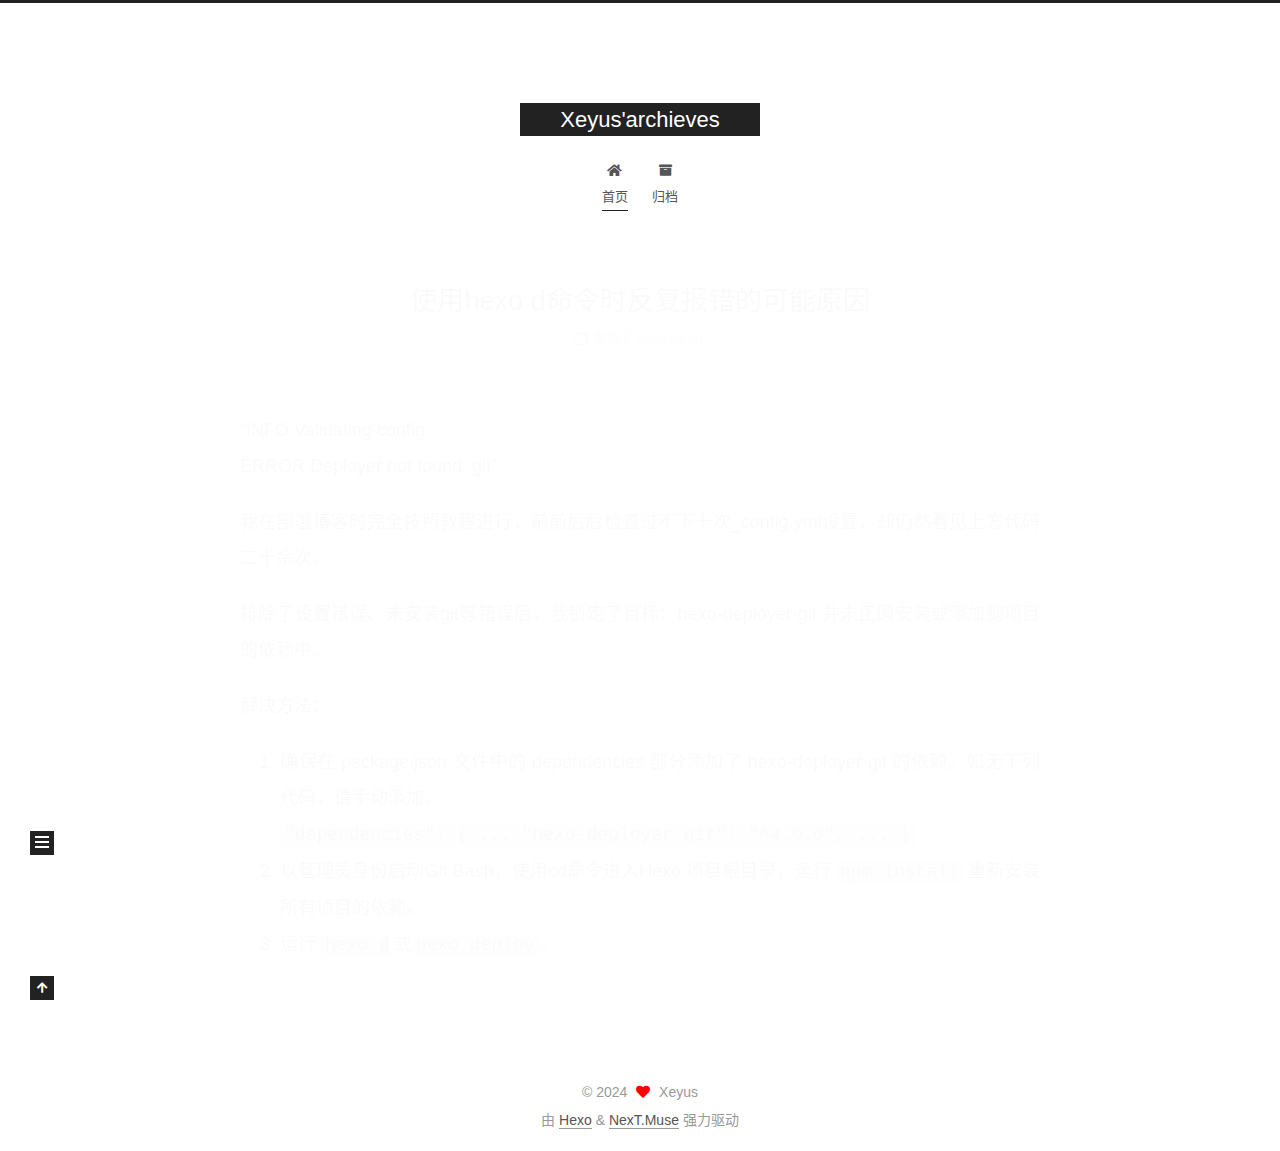
==== commit dbdeed6f: "Site updated: 2024-01-07 22:17:23" ====
--- a/index.html
+++ b/index.html
@@ -1,96 +1,190 @@
-
 <!DOCTYPE html>
-<html>
+<html lang="zh-CN">
 <head>
-  <meta charset="utf-8">
-  
-  <title>Hexo</title>
-  <meta name="viewport" content="width=device-width, initial-scale=1, maximum-scale=1">
+  <meta charset="UTF-8">
+<meta name="viewport" content="width=device-width, initial-scale=1, maximum-scale=2">
+<meta name="theme-color" content="#222">
+<meta name="generator" content="Hexo 7.0.0">
+  <link rel="apple-touch-icon" sizes="180x180" href="/images/apple-touch-icon-next.png">
+  <link rel="icon" type="image/png" sizes="32x32" href="/images/favicon-32x32-next.png">
+  <link rel="icon" type="image/png" sizes="16x16" href="/images/favicon-16x16-next.png">
+  <link rel="mask-icon" href="/images/logo.svg" color="#222">
+
+<link rel="stylesheet" href="/css/main.css">
+
+
+<link rel="stylesheet" href="/lib/font-awesome/css/all.min.css">
+
+<script id="hexo-configurations">
+    var NexT = window.NexT || {};
+    var CONFIG = {"hostname":"sectorsemsta.github.io","root":"/","scheme":"Muse","version":"7.8.0","exturl":false,"sidebar":{"position":"left","display":"post","padding":18,"offset":12,"onmobile":false},"copycode":{"enable":false,"show_result":false,"style":null},"back2top":{"enable":true,"sidebar":false,"scrollpercent":false},"bookmark":{"enable":false,"color":"#222","save":"auto"},"fancybox":false,"mediumzoom":false,"lazyload":false,"pangu":false,"comments":{"style":"tabs","active":null,"storage":true,"lazyload":false,"nav":null},"algolia":{"hits":{"per_page":10},"labels":{"input_placeholder":"Search for Posts","hits_empty":"We didn't find any results for the search: ${query}","hits_stats":"${hits} results found in ${time} ms"}},"localsearch":{"enable":false,"trigger":"auto","top_n_per_article":1,"unescape":false,"preload":false},"motion":{"enable":true,"async":false,"transition":{"post_block":"fadeIn","post_header":"slideDownIn","post_body":"slideDownIn","coll_header":"slideLeftIn","sidebar":"slideUpIn"}}};
+  </script>
+
   <meta property="og:type" content="website">
-<meta property="og:title" content="Hexo">
-<meta property="og:url" content="http://example.com/index.html">
-<meta property="og:site_name" content="Hexo">
-<meta property="og:locale" content="en_US">
-<meta property="article:author" content="John Doe">
+<meta property="og:title" content="Xeyus&#39;archieves">
+<meta property="og:url" content="https://sectorsemsta.github.io/index.html">
+<meta property="og:site_name" content="Xeyus&#39;archieves">
+<meta property="og:locale" content="zh_CN">
+<meta property="article:author" content="Xeyus">
 <meta name="twitter:card" content="summary">
-  
-    <link rel="alternative" href="/atom.xml" title="Hexo" type="application/atom+xml">
-  
-  
-    <link rel="icon" href="/favicon.png">
-  
-  
-<link rel="stylesheet" href="/css/style.css">
-
-  <!--[if lt IE 9]><script src="//cdnjs.cloudflare.com/ajax/libs/html5shiv/3.7/html5shiv.min.js"></script><![endif]-->
-  
-<meta name="generator" content="Hexo 7.0.0"></head>
-<body>
-<div id="container">
-  <div id="wrap">
-    <header id="header">
-  <div id="banner"></div>
-  <div id="header-outer" class="outer">
-    <div id="header-title" class="inner">
-      <h1 id="logo-wrap">
-        <a href="/" id="logo">Hexo</a>
-      </h1>
+
+<link rel="canonical" href="https://sectorsemsta.github.io/">
+
+
+<script id="page-configurations">
+  // https://hexo.io/docs/variables.html
+  CONFIG.page = {
+    sidebar: "",
+    isHome : true,
+    isPost : false,
+    lang   : 'zh-CN'
+  };
+</script>
+
+  <title>Xeyus'archieves</title>
+  
+
+
+
+
+
+
+  <noscript>
+  <style>
+  .use-motion .brand,
+  .use-motion .menu-item,
+  .sidebar-inner,
+  .use-motion .post-block,
+  .use-motion .pagination,
+  .use-motion .comments,
+  .use-motion .post-header,
+  .use-motion .post-body,
+  .use-motion .collection-header { opacity: initial; }
+
+  .use-motion .site-title,
+  .use-motion .site-subtitle {
+    opacity: initial;
+    top: initial;
+  }
+
+  .use-motion .logo-line-before i { left: initial; }
+  .use-motion .logo-line-after i { right: initial; }
+  </style>
+</noscript>
+
+</head>
+
+<body itemscope itemtype="http://schema.org/WebPage">
+  <div class="container use-motion">
+    <div class="headband"></div>
+
+    <header class="header" itemscope itemtype="http://schema.org/WPHeader">
+      <div class="header-inner"><div class="site-brand-container">
+  <div class="site-nav-toggle">
+    <div class="toggle" aria-label="切换导航栏">
+      <span class="toggle-line toggle-line-first"></span>
+      <span class="toggle-line toggle-line-middle"></span>
+      <span class="toggle-line toggle-line-last"></span>
+    </div>
+  </div>
+
+  <div class="site-meta">
+
+    <a href="/" class="brand" rel="start">
+      <span class="logo-line-before"><i></i></span>
+      <h1 class="site-title">Xeyus'archieves</h1>
+      <span class="logo-line-after"><i></i></span>
+    </a>
+  </div>
+
+  <div class="site-nav-right">
+    <div class="toggle popup-trigger">
+    </div>
+  </div>
+</div>
+
+
+
+
+<nav class="site-nav">
+  <ul id="menu" class="main-menu menu">
+        <li class="menu-item menu-item-home">
+
+    <a href="/" rel="section"><i class="fa fa-home fa-fw"></i>首页</a>
+
+  </li>
+        <li class="menu-item menu-item-archives">
+
+    <a href="/archives/" rel="section"><i class="fa fa-archive fa-fw"></i>归档</a>
+
+  </li>
+  </ul>
+</nav>
+
+
+
+
+</div>
+    </header>
+
+    
+  <div class="back-to-top">
+    <i class="fa fa-arrow-up"></i>
+    <span>0%</span>
+  </div>
+
+
+    <main class="main">
+      <div class="main-inner">
+        <div class="content-wrap">
+          
+
+          <div class="content index posts-expand">
+            
       
-    </div>
-    <div id="header-inner" class="inner">
-      <nav id="main-nav">
-        <a id="main-nav-toggle" class="nav-icon"></a>
-        
-          <a class="main-nav-link" href="/">Home</a>
-        
-          <a class="main-nav-link" href="/archives">Archives</a>
-        
-      </nav>
-      <nav id="sub-nav">
-        
-          <a id="nav-rss-link" class="nav-icon" href="/atom.xml" title="RSS Feed"></a>
-        
-        <a id="nav-search-btn" class="nav-icon" title="Search"></a>
-      </nav>
-      <div id="search-form-wrap">
-        <form action="//www.baidu.com/baidu" method="get" accept-charset="utf-8" class="search-form">
-          <input type="search" name="word" maxlength="20" class="search-form-input" placeholder="Search">
-          <input type="submit" value="" class="search-form-submit">
-          <input name=tn type=hidden value="bds">
-          <input name=cl type=hidden value="3">
-          <input name=ct type=hidden value="2097152">
-          <input type="hidden" name="si" value="example.com">
-        </form>
-      </div>
-    </div>
-  </div>
-</header>
-    <div class="outer">
-      <section id="main">
-  
-    <article id="post-test" class="article article-type-post" itemscope itemprop="blogPost">
-  <div class="article-meta">
-    <a href="/2024/01/01/test/" class="article-date">
-  <time datetime="2024-01-01T05:47:07.000Z" itemprop="datePublished">2024-01-01</time>
-</a>
-    
-  </div>
-  <div class="article-inner">
-    
-    
-      <header class="article-header">
-        
-  
-    <h1 itemprop="name">
-      <a class="article-title" href="/2024/01/01/test/">使用hexo d命令时反复报错的可能原因</a>
-    </h1>
-  
-
+  
+  
+  <article itemscope itemtype="http://schema.org/Article" class="post-block" lang="zh-CN">
+    <link itemprop="mainEntityOfPage" href="https://sectorsemsta.github.io/2024/01/01/%E4%BD%BF%E7%94%A8hexo%20d%E5%91%BD%E4%BB%A4%E6%97%B6%E5%8F%8D%E5%A4%8D%E6%8A%A5%E9%94%99%E7%9A%84%E5%8F%AF%E8%83%BD%E5%8E%9F%E5%9B%A0/">
+
+    <span hidden itemprop="author" itemscope itemtype="http://schema.org/Person">
+      <meta itemprop="image" content="/images/avatar.gif">
+      <meta itemprop="name" content="Xeyus">
+      <meta itemprop="description" content="">
+    </span>
+
+    <span hidden itemprop="publisher" itemscope itemtype="http://schema.org/Organization">
+      <meta itemprop="name" content="Xeyus'archieves">
+    </span>
+      <header class="post-header">
+        <h2 class="post-title" itemprop="name headline">
+          
+            <a href="/2024/01/01/%E4%BD%BF%E7%94%A8hexo%20d%E5%91%BD%E4%BB%A4%E6%97%B6%E5%8F%8D%E5%A4%8D%E6%8A%A5%E9%94%99%E7%9A%84%E5%8F%AF%E8%83%BD%E5%8E%9F%E5%9B%A0/" class="post-title-link" itemprop="url">使用hexo d命令时反复报错的可能原因</a>
+        </h2>
+
+        <div class="post-meta">
+            <span class="post-meta-item">
+              <span class="post-meta-item-icon">
+                <i class="far fa-calendar"></i>
+              </span>
+              <span class="post-meta-item-text">发表于</span>
+              
+
+              <time title="创建时间：2024-01-01 13:47:07 / 修改时间：21:54:09" itemprop="dateCreated datePublished" datetime="2024-01-01T13:47:07+08:00">2024-01-01</time>
+            </span>
+
+          
+
+        </div>
       </header>
-    
-    <div class="article-entry" itemprop="articleBody">
+
+    
+    
+    
+    <div class="post-body" itemprop="articleBody">
+
       
-        <p>“INFO Validating config<br>ERROR Deployer not found: git”</p>
+          <p>“INFO Validating config<br>ERROR Deployer not found: git”</p>
 <p>我在部署博客时完全按照教程进行，前前后后检查过不下十次_config.yml设置，却仍然看见上方代码二十余次。</p>
 <p>排除了设置错误、未安装git等错误后，我锁定了目标：hexo-deployer-git 并未正确安装或添加到项目的依赖中。</p>
 <p>解决方法：</p>
@@ -102,197 +196,171 @@
 
       
     </div>
-    <footer class="article-footer">
-      
-        <a data-url="http://example.com/2024/01/01/test/" data-id="clquvwbr20001ecek297y4bi7" class="article-share-link">Share</a>
-      
-
-      
-        <a href="http://example.com/2024/01/01/test/#ds-thread" class="article-comment-link">Comments</a>
-      
-
-      
+
+    
+    
+    
+      <footer class="post-footer">
+        <div class="post-eof"></div>
+      </footer>
+  </article>
+  
+  
+  
+
+
+  
+
+
+
+          </div>
+          
+
+<script>
+  window.addEventListener('tabs:register', () => {
+    let { activeClass } = CONFIG.comments;
+    if (CONFIG.comments.storage) {
+      activeClass = localStorage.getItem('comments_active') || activeClass;
+    }
+    if (activeClass) {
+      let activeTab = document.querySelector(`a[href="#comment-${activeClass}"]`);
+      if (activeTab) {
+        activeTab.click();
+      }
+    }
+  });
+  if (CONFIG.comments.storage) {
+    window.addEventListener('tabs:click', event => {
+      if (!event.target.matches('.tabs-comment .tab-content .tab-pane')) return;
+      let commentClass = event.target.classList[1];
+      localStorage.setItem('comments_active', commentClass);
+    });
+  }
+</script>
+
+        </div>
+          
+  
+  <div class="toggle sidebar-toggle">
+    <span class="toggle-line toggle-line-first"></span>
+    <span class="toggle-line toggle-line-middle"></span>
+    <span class="toggle-line toggle-line-last"></span>
+  </div>
+
+  <aside class="sidebar">
+    <div class="sidebar-inner">
+
+      <ul class="sidebar-nav motion-element">
+        <li class="sidebar-nav-toc">
+          文章目录
+        </li>
+        <li class="sidebar-nav-overview">
+          站点概览
+        </li>
+      </ul>
+
+      <!--noindex-->
+      <div class="post-toc-wrap sidebar-panel">
+      </div>
+      <!--/noindex-->
+
+      <div class="site-overview-wrap sidebar-panel">
+        <div class="site-author motion-element" itemprop="author" itemscope itemtype="http://schema.org/Person">
+  <p class="site-author-name" itemprop="name">Xeyus</p>
+  <div class="site-description" itemprop="description"></div>
+</div>
+<div class="site-state-wrap motion-element">
+  <nav class="site-state">
+      <div class="site-state-item site-state-posts">
+          <a href="/archives/">
+        
+          <span class="site-state-item-count">1</span>
+          <span class="site-state-item-name">日志</span>
+        </a>
+      </div>
+  </nav>
+</div>
+
+
+
+      </div>
+
+    </div>
+  </aside>
+  <div id="sidebar-dimmer"></div>
+
+
+      </div>
+    </main>
+
+    <footer class="footer">
+      <div class="footer-inner">
+        
+
+        
+
+<div class="copyright">
+  
+  &copy; 
+  <span itemprop="copyrightYear">2024</span>
+  <span class="with-love">
+    <i class="fa fa-heart"></i>
+  </span>
+  <span class="author" itemprop="copyrightHolder">Xeyus</span>
+</div>
+  <div class="powered-by">由 <a href="https://hexo.io/" class="theme-link" rel="noopener" target="_blank">Hexo</a> & <a href="https://muse.theme-next.org/" class="theme-link" rel="noopener" target="_blank">NexT.Muse</a> 强力驱动
+  </div>
+
+        
+
+
+
+
+
+
+
+
+      </div>
     </footer>
   </div>
-  
-</article>
-
-
-  
-    <article id="post-hello-world" class="article article-type-post" itemscope itemprop="blogPost">
-  <div class="article-meta">
-    <a href="/2024/01/01/hello-world/" class="article-date">
-  <time datetime="2024-01-01T05:27:28.984Z" itemprop="datePublished">2024-01-01</time>
-</a>
-    
-  </div>
-  <div class="article-inner">
-    
-    
-      <header class="article-header">
-        
-  
-    <h1 itemprop="name">
-      <a class="article-title" href="/2024/01/01/hello-world/">Hello World</a>
-    </h1>
-  
-
-      </header>
-    
-    <div class="article-entry" itemprop="articleBody">
-      
-        <p>Welcome to <a target="_blank" rel="noopener" href="https://hexo.io/">Hexo</a>! This is your very first post. Check <a target="_blank" rel="noopener" href="https://hexo.io/docs/">documentation</a> for more info. If you get any problems when using Hexo, you can find the answer in <a target="_blank" rel="noopener" href="https://hexo.io/docs/troubleshooting.html">troubleshooting</a> or you can ask me on <a target="_blank" rel="noopener" href="https://github.com/hexojs/hexo/issues">GitHub</a>.</p>
-<h2 id="Quick-Start"><a href="#Quick-Start" class="headerlink" title="Quick Start"></a>Quick Start</h2><h3 id="Create-a-new-post"><a href="#Create-a-new-post" class="headerlink" title="Create a new post"></a>Create a new post</h3><figure class="highlight bash"><table><tr><td class="gutter"><pre><span class="line">1</span><br></pre></td><td class="code"><pre><span class="line">$ hexo new <span class="string">&quot;My New Post&quot;</span></span><br></pre></td></tr></table></figure>
-
-<p>More info: <a target="_blank" rel="noopener" href="https://hexo.io/docs/writing.html">Writing</a></p>
-<h3 id="Run-server"><a href="#Run-server" class="headerlink" title="Run server"></a>Run server</h3><figure class="highlight bash"><table><tr><td class="gutter"><pre><span class="line">1</span><br></pre></td><td class="code"><pre><span class="line">$ hexo server</span><br></pre></td></tr></table></figure>
-
-<p>More info: <a target="_blank" rel="noopener" href="https://hexo.io/docs/server.html">Server</a></p>
-<h3 id="Generate-static-files"><a href="#Generate-static-files" class="headerlink" title="Generate static files"></a>Generate static files</h3><figure class="highlight bash"><table><tr><td class="gutter"><pre><span class="line">1</span><br></pre></td><td class="code"><pre><span class="line">$ hexo generate</span><br></pre></td></tr></table></figure>
-
-<p>More info: <a target="_blank" rel="noopener" href="https://hexo.io/docs/generating.html">Generating</a></p>
-<h3 id="Deploy-to-remote-sites"><a href="#Deploy-to-remote-sites" class="headerlink" title="Deploy to remote sites"></a>Deploy to remote sites</h3><figure class="highlight bash"><table><tr><td class="gutter"><pre><span class="line">1</span><br></pre></td><td class="code"><pre><span class="line">$ hexo deploy</span><br></pre></td></tr></table></figure>
-
-<p>More info: <a target="_blank" rel="noopener" href="https://hexo.io/docs/one-command-deployment.html">Deployment</a></p>
-
-      
-    </div>
-    <footer class="article-footer">
-      
-        <a data-url="http://example.com/2024/01/01/hello-world/" data-id="clquvwbqs0000ecek4tr16msp" class="article-share-link">Share</a>
-      
-
-      
-        <a href="http://example.com/2024/01/01/hello-world/#ds-thread" class="article-comment-link">Comments</a>
-      
-
-      
-    </footer>
-  </div>
-  
-</article>
-
-
-  
-
-</section>
-      
-      <aside id="sidebar">
-  
-    
-  
-    
-  
-    
-  
-    
-  <div class="widget-wrap">
-    <h3 class="widget-title">Archives</h3>
-    <div class="widget">
-      <ul class="archive-list"><li class="archive-list-item"><a class="archive-list-link" href="/archives/2024/01/">January 2024</a><span class="archive-list-count">2</span></li></ul>
-    </div>
-  </div>
-
-  
-    
-  <div class="widget-wrap">
-    <h3 class="widget-title">Recent Posts</h3>
-    <div class="widget">
-      <ul>
-        
-          <li>
-            <a href="/2024/01/01/test/">使用hexo d命令时反复报错的可能原因</a>
-          </li>
-        
-          <li>
-            <a href="/2024/01/01/hello-world/">Hello World</a>
-          </li>
-        
-      </ul>
-    </div>
-  </div>
-
-  
-    
-  <div class="widget-wrap">
-    <h3 class="widget-title">Links</h3>
-    <div class="widget">
-      <ul>
-        
-          <li>
-            <a href="http://arvinxiang.com" target="_blank">主题作者</a>
-          </li>
-        
-          <li>
-            <a href="http://reqianduan.com" target="_blank">热前端</a>
-          </li>
-        
-          <li>
-            <a href="http://yuancheng.work" target="_blank">远程.work</a>
-          </li>
-        
-      </ul>
-    </div>
-  </div>
-
-  
-</aside>
-      
-    </div>
-    <footer id="footer">
-  
-  <div class="outer">
-    <div id="footer-info" class="inner">
-      &copy; 2024 John Doe<br>
-      Powered by <a href="//hexo.io/" target="_blank">Hexo</a>
-      .
-      Theme by <a href="https://github.com/xiangming/landscape-plus" target="_blank">Landscape-plus</a>
-    </div>
-  </div>
-</footer>
-  </div>
-  <nav id="mobile-nav">
-  
-    <a href="/" class="mobile-nav-link">Home</a>
-  
-    <a href="/archives" class="mobile-nav-link">Archives</a>
-  
-</nav>
-  <!-- totop start -->
-<div id="totop">
-<a title="totop"><img src="/img/scrollup.png"/></a>
-</div>
-
-<!-- totop end -->
-
-<!-- 多说公共js代码 start -->
-<script type="text/javascript">
-var duoshuoQuery = {short_name:"reqianduan"};
-  (function() {
-    var ds = document.createElement('script');
-    ds.type = 'text/javascript';ds.async = true;
-    ds.src = (document.location.protocol == 'https:' ? 'https:' : 'http:') + '//static.duoshuo.com/embed.js';
-    ds.charset = 'UTF-8';
-    (document.getElementsByTagName('head')[0]
-     || document.getElementsByTagName('body')[0]).appendChild(ds);
-  })();
-  </script>
-<!-- 多说公共js代码 end -->
-
-
-<!-- 百度分享 start -->
-
-<!-- 百度分享 end -->
-
-<script src="//cdnjs.cloudflare.com/ajax/libs/jquery/1.11.1/jquery.min.js"></script>
-
-
-
-
-
-<script src="/js/script.js"></script>
-
-
-</div>
+
+  
+  <script src="/lib/anime.min.js"></script>
+  <script src="/lib/velocity/velocity.min.js"></script>
+  <script src="/lib/velocity/velocity.ui.min.js"></script>
+
+<script src="/js/utils.js"></script>
+
+<script src="/js/motion.js"></script>
+
+
+<script src="/js/schemes/muse.js"></script>
+
+
+<script src="/js/next-boot.js"></script>
+
+
+
+
+  
+
+
+
+
+
+
+
+
+
+
+
+
+
+
+
+  
+
+  
+
 </body>
 </html>
--- a/css/main.css
+++ b/css/main.css
@@ -0,0 +1,2291 @@
+:root {
+  --body-bg-color: #fff;
+  --content-bg-color: #fff;
+  --card-bg-color: #f5f5f5;
+  --text-color: #555;
+  --blockquote-color: #666;
+  --link-color: #555;
+  --link-hover-color: #222;
+  --brand-color: #fff;
+  --brand-hover-color: #fff;
+  --table-row-odd-bg-color: #f9f9f9;
+  --table-row-hover-bg-color: #f5f5f5;
+  --menu-item-bg-color: #f5f5f5;
+  --btn-default-bg: #222;
+  --btn-default-color: #fff;
+  --btn-default-border-color: #222;
+  --btn-default-hover-bg: #fff;
+  --btn-default-hover-color: #222;
+  --btn-default-hover-border-color: #222;
+}
+html {
+  line-height: 1.15; /* 1 */
+  -webkit-text-size-adjust: 100%; /* 2 */
+}
+body {
+  margin: 0;
+}
+main {
+  display: block;
+}
+h1 {
+  font-size: 2em;
+  margin: 0.67em 0;
+}
+hr {
+  box-sizing: content-box; /* 1 */
+  height: 0; /* 1 */
+  overflow: visible; /* 2 */
+}
+pre {
+  font-family: monospace, monospace; /* 1 */
+  font-size: 1em; /* 2 */
+}
+a {
+  background: transparent;
+}
+abbr[title] {
+  border-bottom: none; /* 1 */
+  text-decoration: underline; /* 2 */
+  text-decoration: underline dotted; /* 2 */
+}
+b,
+strong {
+  font-weight: bolder;
+}
+code,
+kbd,
+samp {
+  font-family: monospace, monospace; /* 1 */
+  font-size: 1em; /* 2 */
+}
+small {
+  font-size: 80%;
+}
+sub,
+sup {
+  font-size: 75%;
+  line-height: 0;
+  position: relative;
+  vertical-align: baseline;
+}
+sub {
+  bottom: -0.25em;
+}
+sup {
+  top: -0.5em;
+}
+img {
+  border-style: none;
+}
+button,
+input,
+optgroup,
+select,
+textarea {
+  font-family: inherit; /* 1 */
+  font-size: 100%; /* 1 */
+  line-height: 1.15; /* 1 */
+  margin: 0; /* 2 */
+}
+button,
+input {
+/* 1 */
+  overflow: visible;
+}
+button,
+select {
+/* 1 */
+  text-transform: none;
+}
+button,
+[type='button'],
+[type='reset'],
+[type='submit'] {
+  -webkit-appearance: button;
+}
+button::-moz-focus-inner,
+[type='button']::-moz-focus-inner,
+[type='reset']::-moz-focus-inner,
+[type='submit']::-moz-focus-inner {
+  border-style: none;
+  padding: 0;
+}
+button:-moz-focusring,
+[type='button']:-moz-focusring,
+[type='reset']:-moz-focusring,
+[type='submit']:-moz-focusring {
+  outline: 1px dotted ButtonText;
+}
+fieldset {
+  padding: 0.35em 0.75em 0.625em;
+}
+legend {
+  box-sizing: border-box; /* 1 */
+  color: inherit; /* 2 */
+  display: table; /* 1 */
+  max-width: 100%; /* 1 */
+  padding: 0; /* 3 */
+  white-space: normal; /* 1 */
+}
+progress {
+  vertical-align: baseline;
+}
+textarea {
+  overflow: auto;
+}
+[type='checkbox'],
+[type='radio'] {
+  box-sizing: border-box; /* 1 */
+  padding: 0; /* 2 */
+}
+[type='number']::-webkit-inner-spin-button,
+[type='number']::-webkit-outer-spin-button {
+  height: auto;
+}
+[type='search'] {
+  outline-offset: -2px; /* 2 */
+  -webkit-appearance: textfield; /* 1 */
+}
+[type='search']::-webkit-search-decoration {
+  -webkit-appearance: none;
+}
+::-webkit-file-upload-button {
+  font: inherit; /* 2 */
+  -webkit-appearance: button; /* 1 */
+}
+details {
+  display: block;
+}
+summary {
+  display: list-item;
+}
+template {
+  display: none;
+}
+[hidden] {
+  display: none;
+}
+::selection {
+  background: #262a30;
+  color: #eee;
+}
+html,
+body {
+  height: 100%;
+}
+body {
+  background: var(--body-bg-color);
+  color: var(--text-color);
+  font-family: 'Lato', "PingFang SC", "Microsoft YaHei", sans-serif;
+  font-size: 1em;
+  line-height: 2;
+}
+@media (max-width: 991px) {
+  body {
+    padding-left: 0 !important;
+    padding-right: 0 !important;
+  }
+}
+h1,
+h2,
+h3,
+h4,
+h5,
+h6 {
+  font-family: 'Lato', "PingFang SC", "Microsoft YaHei", sans-serif;
+  font-weight: bold;
+  line-height: 1.5;
+  margin: 20px 0 15px;
+}
+h1 {
+  font-size: 1.5em;
+}
+h2 {
+  font-size: 1.375em;
+}
+h3 {
+  font-size: 1.25em;
+}
+h4 {
+  font-size: 1.125em;
+}
+h5 {
+  font-size: 1em;
+}
+h6 {
+  font-size: 0.875em;
+}
+p {
+  margin: 0 0 20px 0;
+}
+a,
+span.exturl {
+  border-bottom: 1px solid #999;
+  color: var(--link-color);
+  outline: 0;
+  text-decoration: none;
+  overflow-wrap: break-word;
+  word-wrap: break-word;
+  cursor: pointer;
+}
+a:hover,
+span.exturl:hover {
+  border-bottom-color: var(--link-hover-color);
+  color: var(--link-hover-color);
+}
+iframe,
+img,
+video {
+  display: block;
+  margin-left: auto;
+  margin-right: auto;
+  max-width: 100%;
+}
+hr {
+  background-image: repeating-linear-gradient(-45deg, #ddd, #ddd 4px, transparent 4px, transparent 8px);
+  border: 0;
+  height: 3px;
+  margin: 40px 0;
+}
+blockquote {
+  border-left: 4px solid #ddd;
+  color: var(--blockquote-color);
+  margin: 0;
+  padding: 0 15px;
+}
+blockquote cite::before {
+  content: '-';
+  padding: 0 5px;
+}
+dt {
+  font-weight: bold;
+}
+dd {
+  margin: 0;
+  padding: 0;
+}
+kbd {
+  background-color: #f5f5f5;
+  background-image: linear-gradient(#eee, #fff, #eee);
+  border: 1px solid #ccc;
+  border-radius: 0.2em;
+  box-shadow: 0.1em 0.1em 0.2em rgba(0,0,0,0.1);
+  color: #555;
+  font-family: inherit;
+  padding: 0.1em 0.3em;
+  white-space: nowrap;
+}
+.table-container {
+  overflow: auto;
+}
+table {
+  border-collapse: collapse;
+  border-spacing: 0;
+  font-size: 0.875em;
+  margin: 0 0 20px 0;
+  width: 100%;
+}
+tbody tr:nth-of-type(odd) {
+  background: var(--table-row-odd-bg-color);
+}
+tbody tr:hover {
+  background: var(--table-row-hover-bg-color);
+}
+caption,
+th,
+td {
+  font-weight: normal;
+  padding: 8px;
+  vertical-align: middle;
+}
+th,
+td {
+  border: 1px solid #ddd;
+  border-bottom: 3px solid #ddd;
+}
+th {
+  font-weight: 700;
+  padding-bottom: 10px;
+}
+td {
+  border-bottom-width: 1px;
+}
+.btn {
+  background: var(--btn-default-bg);
+  border: 2px solid var(--btn-default-border-color);
+  border-radius: 0;
+  color: var(--btn-default-color);
+  display: inline-block;
+  font-size: 0.875em;
+  line-height: 2;
+  padding: 0 20px;
+  text-decoration: none;
+  transition-property: background-color;
+  transition-delay: 0s;
+  transition-duration: 0.2s;
+  transition-timing-function: ease-in-out;
+}
+.btn:hover {
+  background: var(--btn-default-hover-bg);
+  border-color: var(--btn-default-hover-border-color);
+  color: var(--btn-default-hover-color);
+}
+.btn + .btn {
+  margin: 0 0 8px 8px;
+}
+.btn .fa-fw {
+  text-align: left;
+  width: 1.285714285714286em;
+}
+.toggle {
+  line-height: 0;
+}
+.toggle .toggle-line {
+  background: #fff;
+  display: inline-block;
+  height: 2px;
+  left: 0;
+  position: relative;
+  top: 0;
+  transition: all 0.4s;
+  vertical-align: top;
+  width: 100%;
+}
+.toggle .toggle-line:not(:first-child) {
+  margin-top: 3px;
+}
+.toggle.toggle-arrow .toggle-line-first {
+  left: 50%;
+  top: 2px;
+  transform: rotate(45deg);
+  width: 50%;
+}
+.toggle.toggle-arrow .toggle-line-middle {
+  left: 2px;
+  width: 90%;
+}
+.toggle.toggle-arrow .toggle-line-last {
+  left: 50%;
+  top: -2px;
+  transform: rotate(-45deg);
+  width: 50%;
+}
+.toggle.toggle-close .toggle-line-first {
+  transform: rotate(-45deg);
+  top: 5px;
+}
+.toggle.toggle-close .toggle-line-middle {
+  opacity: 0;
+}
+.toggle.toggle-close .toggle-line-last {
+  transform: rotate(45deg);
+  top: -5px;
+}
+.highlight,
+pre {
+  background: #f7f7f7;
+  color: #4d4d4c;
+  line-height: 1.6;
+  margin: 0 auto 20px;
+}
+pre,
+code {
+  font-family: consolas, Menlo, monospace, "PingFang SC", "Microsoft YaHei";
+}
+code {
+  background: #eee;
+  border-radius: 3px;
+  color: #555;
+  padding: 2px 4px;
+  overflow-wrap: break-word;
+  word-wrap: break-word;
+}
+.highlight *::selection {
+  background: #d6d6d6;
+}
+.highlight pre {
+  border: 0;
+  margin: 0;
+  padding: 10px 0;
+}
+.highlight table {
+  border: 0;
+  margin: 0;
+  width: auto;
+}
+.highlight td {
+  border: 0;
+  padding: 0;
+}
+.highlight figcaption {
+  background: #eff2f3;
+  color: #4d4d4c;
+  display: flex;
+  font-size: 0.875em;
+  justify-content: space-between;
+  line-height: 1.2;
+  padding: 0.5em;
+}
+.highlight figcaption a {
+  color: #4d4d4c;
+}
+.highlight figcaption a:hover {
+  border-bottom-color: #4d4d4c;
+}
+.highlight .gutter {
+  -moz-user-select: none;
+  -ms-user-select: none;
+  -webkit-user-select: none;
+  user-select: none;
+}
+.highlight .gutter pre {
+  background: #eff2f3;
+  color: #869194;
+  padding-left: 10px;
+  padding-right: 10px;
+  text-align: right;
+}
+.highlight .code pre {
+  background: #f7f7f7;
+  padding-left: 10px;
+  width: 100%;
+}
+.gist table {
+  width: auto;
+}
+.gist table td {
+  border: 0;
+}
+pre {
+  overflow: auto;
+  padding: 10px;
+}
+pre code {
+  background: none;
+  color: #4d4d4c;
+  font-size: 0.875em;
+  padding: 0;
+  text-shadow: none;
+}
+pre .deletion {
+  background: #fdd;
+}
+pre .addition {
+  background: #dfd;
+}
+pre .meta {
+  color: #eab700;
+  -moz-user-select: none;
+  -ms-user-select: none;
+  -webkit-user-select: none;
+  user-select: none;
+}
+pre .comment {
+  color: #8e908c;
+}
+pre .variable,
+pre .attribute,
+pre .tag,
+pre .name,
+pre .regexp,
+pre .ruby .constant,
+pre .xml .tag .title,
+pre .xml .pi,
+pre .xml .doctype,
+pre .html .doctype,
+pre .css .id,
+pre .css .class,
+pre .css .pseudo {
+  color: #c82829;
+}
+pre .number,
+pre .preprocessor,
+pre .built_in,
+pre .builtin-name,
+pre .literal,
+pre .params,
+pre .constant,
+pre .command {
+  color: #f5871f;
+}
+pre .ruby .class .title,
+pre .css .rules .attribute,
+pre .string,
+pre .symbol,
+pre .value,
+pre .inheritance,
+pre .header,
+pre .ruby .symbol,
+pre .xml .cdata,
+pre .special,
+pre .formula {
+  color: #718c00;
+}
+pre .title,
+pre .css .hexcolor {
+  color: #3e999f;
+}
+pre .function,
+pre .python .decorator,
+pre .python .title,
+pre .ruby .function .title,
+pre .ruby .title .keyword,
+pre .perl .sub,
+pre .javascript .title,
+pre .coffeescript .title {
+  color: #4271ae;
+}
+pre .keyword,
+pre .javascript .function {
+  color: #8959a8;
+}
+.blockquote-center {
+  border-left: none;
+  margin: 40px 0;
+  padding: 0;
+  position: relative;
+  text-align: center;
+}
+.blockquote-center .fa {
+  display: block;
+  opacity: 0.6;
+  position: absolute;
+  width: 100%;
+}
+.blockquote-center .fa-quote-left {
+  border-top: 1px solid #ccc;
+  text-align: left;
+  top: -20px;
+}
+.blockquote-center .fa-quote-right {
+  border-bottom: 1px solid #ccc;
+  text-align: right;
+  bottom: -20px;
+}
+.blockquote-center p,
+.blockquote-center div {
+  text-align: center;
+}
+.post-body .group-picture img {
+  margin: 0 auto;
+  padding: 0 3px;
+}
+.group-picture-row {
+  margin-bottom: 6px;
+  overflow: hidden;
+}
+.group-picture-column {
+  float: left;
+  margin-bottom: 10px;
+}
+.post-body .label {
+  color: #555;
+  display: inline;
+  padding: 0 2px;
+}
+.post-body .label.default {
+  background: #f0f0f0;
+}
+.post-body .label.primary {
+  background: #efe6f7;
+}
+.post-body .label.info {
+  background: #e5f2f8;
+}
+.post-body .label.success {
+  background: #e7f4e9;
+}
+.post-body .label.warning {
+  background: #fcf6e1;
+}
+.post-body .label.danger {
+  background: #fae8eb;
+}
+.post-body .tabs {
+  margin-bottom: 20px;
+}
+.post-body .tabs,
+.tabs-comment {
+  display: block;
+  padding-top: 10px;
+  position: relative;
+}
+.post-body .tabs ul.nav-tabs,
+.tabs-comment ul.nav-tabs {
+  display: flex;
+  flex-wrap: wrap;
+  margin: 0;
+  margin-bottom: -1px;
+  padding: 0;
+}
+@media (max-width: 413px) {
+  .post-body .tabs ul.nav-tabs,
+  .tabs-comment ul.nav-tabs {
+    display: block;
+    margin-bottom: 5px;
+  }
+}
+.post-body .tabs ul.nav-tabs li.tab,
+.tabs-comment ul.nav-tabs li.tab {
+  border-bottom: 1px solid #ddd;
+  border-left: 1px solid transparent;
+  border-right: 1px solid transparent;
+  border-top: 3px solid transparent;
+  flex-grow: 1;
+  list-style-type: none;
+  border-radius: 0 0 0 0;
+}
+@media (max-width: 413px) {
+  .post-body .tabs ul.nav-tabs li.tab,
+  .tabs-comment ul.nav-tabs li.tab {
+    border-bottom: 1px solid transparent;
+    border-left: 3px solid transparent;
+    border-right: 1px solid transparent;
+    border-top: 1px solid transparent;
+  }
+}
+@media (max-width: 413px) {
+  .post-body .tabs ul.nav-tabs li.tab,
+  .tabs-comment ul.nav-tabs li.tab {
+    border-radius: 0;
+  }
+}
+.post-body .tabs ul.nav-tabs li.tab a,
+.tabs-comment ul.nav-tabs li.tab a {
+  border-bottom: initial;
+  display: block;
+  line-height: 1.8;
+  outline: 0;
+  padding: 0.25em 0.75em;
+  text-align: center;
+  transition-delay: 0s;
+  transition-duration: 0.2s;
+  transition-timing-function: ease-out;
+}
+.post-body .tabs ul.nav-tabs li.tab a i,
+.tabs-comment ul.nav-tabs li.tab a i {
+  width: 1.285714285714286em;
+}
+.post-body .tabs ul.nav-tabs li.tab.active,
+.tabs-comment ul.nav-tabs li.tab.active {
+  border-bottom: 1px solid transparent;
+  border-left: 1px solid #ddd;
+  border-right: 1px solid #ddd;
+  border-top: 3px solid #fc6423;
+}
+@media (max-width: 413px) {
+  .post-body .tabs ul.nav-tabs li.tab.active,
+  .tabs-comment ul.nav-tabs li.tab.active {
+    border-bottom: 1px solid #ddd;
+    border-left: 3px solid #fc6423;
+    border-right: 1px solid #ddd;
+    border-top: 1px solid #ddd;
+  }
+}
+.post-body .tabs ul.nav-tabs li.tab.active a,
+.tabs-comment ul.nav-tabs li.tab.active a {
+  color: var(--link-color);
+  cursor: default;
+}
+.post-body .tabs .tab-content .tab-pane,
+.tabs-comment .tab-content .tab-pane {
+  border: 1px solid #ddd;
+  border-top: 0;
+  padding: 20px 20px 0 20px;
+  border-radius: 0;
+}
+.post-body .tabs .tab-content .tab-pane:not(.active),
+.tabs-comment .tab-content .tab-pane:not(.active) {
+  display: none;
+}
+.post-body .tabs .tab-content .tab-pane.active,
+.tabs-comment .tab-content .tab-pane.active {
+  display: block;
+}
+.post-body .tabs .tab-content .tab-pane.active:nth-of-type(1),
+.tabs-comment .tab-content .tab-pane.active:nth-of-type(1) {
+  border-radius: 0 0 0 0;
+}
+@media (max-width: 413px) {
+  .post-body .tabs .tab-content .tab-pane.active:nth-of-type(1),
+  .tabs-comment .tab-content .tab-pane.active:nth-of-type(1) {
+    border-radius: 0;
+  }
+}
+.post-body .note {
+  border-radius: 3px;
+  margin-bottom: 20px;
+  padding: 1em;
+  position: relative;
+  border: 1px solid #eee;
+  border-left-width: 5px;
+}
+.post-body .note h2,
+.post-body .note h3,
+.post-body .note h4,
+.post-body .note h5,
+.post-body .note h6 {
+  margin-top: 0;
+  border-bottom: initial;
+  margin-bottom: 0;
+  padding-top: 0;
+}
+.post-body .note p:first-child,
+.post-body .note ul:first-child,
+.post-body .note ol:first-child,
+.post-body .note table:first-child,
+.post-body .note pre:first-child,
+.post-body .note blockquote:first-child,
+.post-body .note img:first-child {
+  margin-top: 0;
+}
+.post-body .note p:last-child,
+.post-body .note ul:last-child,
+.post-body .note ol:last-child,
+.post-body .note table:last-child,
+.post-body .note pre:last-child,
+.post-body .note blockquote:last-child,
+.post-body .note img:last-child {
+  margin-bottom: 0;
+}
+.post-body .note.default {
+  border-left-color: #777;
+}
+.post-body .note.default h2,
+.post-body .note.default h3,
+.post-body .note.default h4,
+.post-body .note.default h5,
+.post-body .note.default h6 {
+  color: #777;
+}
+.post-body .note.primary {
+  border-left-color: #6f42c1;
+}
+.post-body .note.primary h2,
+.post-body .note.primary h3,
+.post-body .note.primary h4,
+.post-body .note.primary h5,
+.post-body .note.primary h6 {
+  color: #6f42c1;
+}
+.post-body .note.info {
+  border-left-color: #428bca;
+}
+.post-body .note.info h2,
+.post-body .note.info h3,
+.post-body .note.info h4,
+.post-body .note.info h5,
+.post-body .note.info h6 {
+  color: #428bca;
+}
+.post-body .note.success {
+  border-left-color: #5cb85c;
+}
+.post-body .note.success h2,
+.post-body .note.success h3,
+.post-body .note.success h4,
+.post-body .note.success h5,
+.post-body .note.success h6 {
+  color: #5cb85c;
+}
+.post-body .note.warning {
+  border-left-color: #f0ad4e;
+}
+.post-body .note.warning h2,
+.post-body .note.warning h3,
+.post-body .note.warning h4,
+.post-body .note.warning h5,
+.post-body .note.warning h6 {
+  color: #f0ad4e;
+}
+.post-body .note.danger {
+  border-left-color: #d9534f;
+}
+.post-body .note.danger h2,
+.post-body .note.danger h3,
+.post-body .note.danger h4,
+.post-body .note.danger h5,
+.post-body .note.danger h6 {
+  color: #d9534f;
+}
+.pagination .prev,
+.pagination .next,
+.pagination .page-number,
+.pagination .space {
+  display: inline-block;
+  margin: 0 10px;
+  padding: 0 11px;
+  position: relative;
+  top: -1px;
+}
+@media (max-width: 767px) {
+  .pagination .prev,
+  .pagination .next,
+  .pagination .page-number,
+  .pagination .space {
+    margin: 0 5px;
+  }
+}
+.pagination {
+  border-top: 1px solid #eee;
+  margin: 120px 0 0;
+  text-align: center;
+}
+.pagination .prev,
+.pagination .next,
+.pagination .page-number {
+  border-bottom: 0;
+  border-top: 1px solid #eee;
+  transition-property: border-color;
+  transition-delay: 0s;
+  transition-duration: 0.2s;
+  transition-timing-function: ease-in-out;
+}
+.pagination .prev:hover,
+.pagination .next:hover,
+.pagination .page-number:hover {
+  border-top-color: #222;
+}
+.pagination .space {
+  margin: 0;
+  padding: 0;
+}
+.pagination .prev {
+  margin-left: 0;
+}
+.pagination .next {
+  margin-right: 0;
+}
+.pagination .page-number.current {
+  background: #ccc;
+  border-top-color: #ccc;
+  color: #fff;
+}
+@media (max-width: 767px) {
+  .pagination {
+    border-top: none;
+  }
+  .pagination .prev,
+  .pagination .next,
+  .pagination .page-number {
+    border-bottom: 1px solid #eee;
+    border-top: 0;
+    margin-bottom: 10px;
+    padding: 0 10px;
+  }
+  .pagination .prev:hover,
+  .pagination .next:hover,
+  .pagination .page-number:hover {
+    border-bottom-color: #222;
+  }
+}
+.comments {
+  margin-top: 60px;
+  overflow: hidden;
+}
+.comment-button-group {
+  display: flex;
+  flex-wrap: wrap-reverse;
+  justify-content: center;
+  margin: 1em 0;
+}
+.comment-button-group .comment-button {
+  margin: 0.1em 0.2em;
+}
+.comment-button-group .comment-button.active {
+  background: var(--btn-default-hover-bg);
+  border-color: var(--btn-default-hover-border-color);
+  color: var(--btn-default-hover-color);
+}
+.comment-position {
+  display: none;
+}
+.comment-position.active {
+  display: block;
+}
+.tabs-comment {
+  background: var(--content-bg-color);
+  margin-top: 4em;
+  padding-top: 0;
+}
+.tabs-comment .comments {
+  border: 0;
+  box-shadow: none;
+  margin-top: 0;
+  padding-top: 0;
+}
+.container {
+  min-height: 100%;
+  position: relative;
+}
+.main-inner {
+  margin: 0 auto;
+  width: 700px;
+}
+@media (min-width: 1200px) {
+  .main-inner {
+    width: 800px;
+  }
+}
+@media (min-width: 1600px) {
+  .main-inner {
+    width: 900px;
+  }
+}
+@media (max-width: 767px) {
+  .content-wrap {
+    padding: 0 20px;
+  }
+}
+.header {
+  background: transparent;
+}
+.header-inner {
+  margin: 0 auto;
+  width: 700px;
+}
+@media (min-width: 1200px) {
+  .header-inner {
+    width: 800px;
+  }
+}
+@media (min-width: 1600px) {
+  .header-inner {
+    width: 900px;
+  }
+}
+.site-brand-container {
+  display: flex;
+  flex-shrink: 0;
+  padding: 0 10px;
+}
+.headband {
+  background: #222;
+  height: 3px;
+}
+.site-meta {
+  flex-grow: 1;
+  text-align: center;
+}
+@media (max-width: 767px) {
+  .site-meta {
+    text-align: center;
+  }
+}
+.brand {
+  border-bottom: none;
+  color: var(--brand-color);
+  display: inline-block;
+  line-height: 1.375em;
+  padding: 0 40px;
+  position: relative;
+}
+.brand:hover {
+  color: var(--brand-hover-color);
+}
+.site-title {
+  font-family: 'Lato', "PingFang SC", "Microsoft YaHei", sans-serif;
+  font-size: 1.375em;
+  font-weight: normal;
+  margin: 0;
+}
+.site-subtitle {
+  color: #999;
+  font-size: 0.8125em;
+  margin: 10px 0;
+}
+.use-motion .brand {
+  opacity: 0;
+}
+.use-motion .site-title,
+.use-motion .site-subtitle,
+.use-motion .custom-logo-image {
+  opacity: 0;
+  position: relative;
+  top: -10px;
+}
+.site-nav-toggle,
+.site-nav-right {
+  display: none;
+}
+@media (max-width: 767px) {
+  .site-nav-toggle,
+  .site-nav-right {
+    display: flex;
+    flex-direction: column;
+    justify-content: center;
+  }
+}
+.site-nav-toggle .toggle,
+.site-nav-right .toggle {
+  color: var(--text-color);
+  padding: 10px;
+  width: 22px;
+}
+.site-nav-toggle .toggle .toggle-line,
+.site-nav-right .toggle .toggle-line {
+  background: var(--text-color);
+  border-radius: 1px;
+}
+.site-nav {
+  display: block;
+}
+@media (max-width: 767px) {
+  .site-nav {
+    clear: both;
+    display: none;
+  }
+}
+.site-nav.site-nav-on {
+  display: block;
+}
+.menu {
+  margin-top: 20px;
+  padding-left: 0;
+  text-align: center;
+}
+.menu-item {
+  display: inline-block;
+  list-style: none;
+  margin: 0 10px;
+}
+@media (max-width: 767px) {
+  .menu-item {
+    display: block;
+    margin-top: 10px;
+  }
+  .menu-item.menu-item-search {
+    display: none;
+  }
+}
+.menu-item a,
+.menu-item span.exturl {
+  border-bottom: 0;
+  display: block;
+  font-size: 0.8125em;
+  transition-property: border-color;
+  transition-delay: 0s;
+  transition-duration: 0.2s;
+  transition-timing-function: ease-in-out;
+}
+@media (hover: none) {
+  .menu-item a:hover,
+  .menu-item span.exturl:hover {
+    border-bottom-color: transparent !important;
+  }
+}
+.menu-item .fa,
+.menu-item .fab,
+.menu-item .far,
+.menu-item .fas {
+  margin-right: 8px;
+}
+.menu-item .badge {
+  display: inline-block;
+  font-weight: bold;
+  line-height: 1;
+  margin-left: 0.35em;
+  margin-top: 0.35em;
+  text-align: center;
+  white-space: nowrap;
+}
+@media (max-width: 767px) {
+  .menu-item .badge {
+    float: right;
+    margin-left: 0;
+  }
+}
+.menu-item-active a,
+.menu .menu-item a:hover,
+.menu .menu-item span.exturl:hover {
+  background: var(--menu-item-bg-color);
+}
+.use-motion .menu-item {
+  opacity: 0;
+}
+.sidebar {
+  background: #222;
+  bottom: 0;
+  box-shadow: inset 0 2px 6px #000;
+  position: fixed;
+  top: 0;
+}
+@media (max-width: 991px) {
+  .sidebar {
+    display: none;
+  }
+}
+.sidebar-inner {
+  color: #999;
+  padding: 18px 10px;
+  text-align: center;
+}
+.cc-license {
+  margin-top: 10px;
+  text-align: center;
+}
+.cc-license .cc-opacity {
+  border-bottom: none;
+  opacity: 0.7;
+}
+.cc-license .cc-opacity:hover {
+  opacity: 0.9;
+}
+.cc-license img {
+  display: inline-block;
+}
+.site-author-image {
+  border: 2px solid #333;
+  display: block;
+  margin: 0 auto;
+  max-width: 96px;
+  padding: 2px;
+}
+.site-author-name {
+  color: #f5f5f5;
+  font-weight: normal;
+  margin: 5px 0 0;
+  text-align: center;
+}
+.site-description {
+  color: #999;
+  font-size: 1em;
+  margin-top: 5px;
+  text-align: center;
+}
+.links-of-author {
+  margin-top: 15px;
+}
+.links-of-author a,
+.links-of-author span.exturl {
+  border-bottom-color: #555;
+  display: inline-block;
+  font-size: 0.8125em;
+  margin-bottom: 10px;
+  margin-right: 10px;
+  vertical-align: middle;
+}
+.links-of-author a::before,
+.links-of-author span.exturl::before {
+  background: #7c52a6;
+  border-radius: 50%;
+  content: ' ';
+  display: inline-block;
+  height: 4px;
+  margin-right: 3px;
+  vertical-align: middle;
+  width: 4px;
+}
+.sidebar-button {
+  margin-top: 15px;
+}
+.sidebar-button a {
+  border: 1px solid #fc6423;
+  border-radius: 4px;
+  color: #fc6423;
+  display: inline-block;
+  padding: 0 15px;
+}
+.sidebar-button a .fa,
+.sidebar-button a .fab,
+.sidebar-button a .far,
+.sidebar-button a .fas {
+  margin-right: 5px;
+}
+.sidebar-button a:hover {
+  background: #fc6423;
+  border: 1px solid #fc6423;
+  color: #fff;
+}
+.sidebar-button a:hover .fa,
+.sidebar-button a:hover .fab,
+.sidebar-button a:hover .far,
+.sidebar-button a:hover .fas {
+  color: #fff;
+}
+.links-of-blogroll {
+  font-size: 0.8125em;
+  margin-top: 10px;
+}
+.links-of-blogroll-title {
+  font-size: 0.875em;
+  font-weight: 600;
+  margin-top: 0;
+}
+.links-of-blogroll-list {
+  list-style: none;
+  margin: 0;
+  padding: 0;
+}
+#sidebar-dimmer {
+  display: none;
+}
+@media (max-width: 767px) {
+  #sidebar-dimmer {
+    background: #000;
+    display: block;
+    height: 100%;
+    left: 100%;
+    opacity: 0;
+    position: fixed;
+    top: 0;
+    width: 100%;
+    z-index: 1100;
+  }
+  .sidebar-active + #sidebar-dimmer {
+    opacity: 0.7;
+    transform: translateX(-100%);
+    transition: opacity 0.5s;
+  }
+}
+.sidebar-nav {
+  margin: 0;
+  padding-bottom: 20px;
+  padding-left: 0;
+}
+.sidebar-nav li {
+  border-bottom: 1px solid transparent;
+  color: #666;
+  cursor: pointer;
+  display: inline-block;
+  font-size: 0.875em;
+}
+.sidebar-nav li.sidebar-nav-overview {
+  margin-left: 10px;
+}
+.sidebar-nav li:hover {
+  color: #f5f5f5;
+}
+.sidebar-nav .sidebar-nav-active {
+  border-bottom-color: #87daff;
+  color: #87daff;
+}
+.sidebar-nav .sidebar-nav-active:hover {
+  color: #87daff;
+}
+.sidebar-panel {
+  display: none;
+  overflow-x: hidden;
+  overflow-y: auto;
+}
+.sidebar-panel-active {
+  display: block;
+}
+.sidebar-toggle {
+  background: #222;
+  bottom: 45px;
+  cursor: pointer;
+  height: 14px;
+  left: 30px;
+  padding: 5px;
+  position: fixed;
+  width: 14px;
+  z-index: 1300;
+}
+@media (max-width: 991px) {
+  .sidebar-toggle {
+    left: 20px;
+    opacity: 0.8;
+    display: none;
+  }
+}
+.sidebar-toggle:hover .toggle-line {
+  background: #87daff;
+}
+.post-toc {
+  font-size: 0.875em;
+}
+.post-toc ol {
+  list-style: none;
+  margin: 0;
+  padding: 0 2px 5px 10px;
+  text-align: left;
+}
+.post-toc ol > ol {
+  padding-left: 0;
+}
+.post-toc ol a {
+  transition-property: all;
+  transition-delay: 0s;
+  transition-duration: 0.2s;
+  transition-timing-function: ease-in-out;
+}
+.post-toc .nav-item {
+  line-height: 1.8;
+  overflow: hidden;
+  text-overflow: ellipsis;
+  white-space: nowrap;
+}
+.post-toc .nav .nav-child {
+  display: none;
+}
+.post-toc .nav .active > .nav-child {
+  display: block;
+}
+.post-toc .nav .active-current > .nav-child {
+  display: block;
+}
+.post-toc .nav .active-current > .nav-child > .nav-item {
+  display: block;
+}
+.post-toc .nav .active > a {
+  border-bottom-color: #87daff;
+  color: #87daff;
+}
+.post-toc .nav .active-current > a {
+  color: #87daff;
+}
+.post-toc .nav .active-current > a:hover {
+  color: #87daff;
+}
+.site-state {
+  display: flex;
+  justify-content: center;
+  line-height: 1.4;
+  margin-top: 10px;
+  overflow: hidden;
+  text-align: center;
+  white-space: nowrap;
+}
+.site-state-item {
+  padding: 0 15px;
+}
+.site-state-item:not(:first-child) {
+  border-left: 1px solid #333;
+}
+.site-state-item a {
+  border-bottom: none;
+}
+.site-state-item-count {
+  display: block;
+  font-size: 1.25em;
+  font-weight: 600;
+  text-align: center;
+}
+.site-state-item-name {
+  color: inherit;
+  font-size: 0.875em;
+}
+.footer {
+  color: #999;
+  font-size: 0.875em;
+  padding: 20px 0;
+}
+.footer.footer-fixed {
+  bottom: 0;
+  left: 0;
+  position: absolute;
+  right: 0;
+}
+.footer-inner {
+  box-sizing: border-box;
+  margin: 0 auto;
+  text-align: center;
+  width: 700px;
+}
+@media (min-width: 1200px) {
+  .footer-inner {
+    width: 800px;
+  }
+}
+@media (min-width: 1600px) {
+  .footer-inner {
+    width: 900px;
+  }
+}
+.languages {
+  display: inline-block;
+  font-size: 1.125em;
+  position: relative;
+}
+.languages .lang-select-label span {
+  margin: 0 0.5em;
+}
+.languages .lang-select {
+  height: 100%;
+  left: 0;
+  opacity: 0;
+  position: absolute;
+  top: 0;
+  width: 100%;
+}
+.with-love {
+  color: #ff0000;
+  display: inline-block;
+  margin: 0 5px;
+}
+.powered-by,
+.theme-info {
+  display: inline-block;
+}
+@-moz-keyframes iconAnimate {
+  0%, 100% {
+    transform: scale(1);
+  }
+  10%, 30% {
+    transform: scale(0.9);
+  }
+  20%, 40%, 60%, 80% {
+    transform: scale(1.1);
+  }
+  50%, 70% {
+    transform: scale(1.1);
+  }
+}
+@-webkit-keyframes iconAnimate {
+  0%, 100% {
+    transform: scale(1);
+  }
+  10%, 30% {
+    transform: scale(0.9);
+  }
+  20%, 40%, 60%, 80% {
+    transform: scale(1.1);
+  }
+  50%, 70% {
+    transform: scale(1.1);
+  }
+}
+@-o-keyframes iconAnimate {
+  0%, 100% {
+    transform: scale(1);
+  }
+  10%, 30% {
+    transform: scale(0.9);
+  }
+  20%, 40%, 60%, 80% {
+    transform: scale(1.1);
+  }
+  50%, 70% {
+    transform: scale(1.1);
+  }
+}
+@keyframes iconAnimate {
+  0%, 100% {
+    transform: scale(1);
+  }
+  10%, 30% {
+    transform: scale(0.9);
+  }
+  20%, 40%, 60%, 80% {
+    transform: scale(1.1);
+  }
+  50%, 70% {
+    transform: scale(1.1);
+  }
+}
+.back-to-top {
+  font-size: 12px;
+  text-align: center;
+  transition-delay: 0s;
+  transition-duration: 0.2s;
+  transition-timing-function: ease-in-out;
+}
+.back-to-top {
+  background: #222;
+  bottom: -100px;
+  box-sizing: border-box;
+  color: #fff;
+  cursor: pointer;
+  left: 30px;
+  opacity: 1;
+  padding: 0 6px;
+  position: fixed;
+  transition-property: bottom;
+  z-index: 1300;
+  width: 24px;
+}
+.back-to-top span {
+  display: none;
+}
+.back-to-top:hover {
+  color: #87daff;
+}
+.back-to-top.back-to-top-on {
+  bottom: 19px;
+}
+@media (max-width: 991px) {
+  .back-to-top {
+    left: 20px;
+    opacity: 0.8;
+  }
+}
+.post-body {
+  font-family: 'Lato', "PingFang SC", "Microsoft YaHei", sans-serif;
+  overflow-wrap: break-word;
+  word-wrap: break-word;
+}
+@media (min-width: 1200px) {
+  .post-body {
+    font-size: 1.125em;
+  }
+}
+.post-body .exturl .fa {
+  font-size: 0.875em;
+  margin-left: 4px;
+}
+.post-body .image-caption,
+.post-body .figure .caption {
+  color: #999;
+  font-size: 0.875em;
+  font-weight: bold;
+  line-height: 1;
+  margin: -20px auto 15px;
+  text-align: center;
+}
+.post-sticky-flag {
+  display: inline-block;
+  transform: rotate(30deg);
+}
+.post-button {
+  margin-top: 40px;
+  text-align: center;
+}
+.use-motion .post-block,
+.use-motion .pagination,
+.use-motion .comments {
+  opacity: 0;
+}
+.use-motion .post-header {
+  opacity: 0;
+}
+.use-motion .post-body {
+  opacity: 0;
+}
+.use-motion .collection-header {
+  opacity: 0;
+}
+.posts-collapse {
+  margin-left: 35px;
+  position: relative;
+}
+@media (max-width: 767px) {
+  .posts-collapse {
+    margin-left: 0px;
+    margin-right: 0px;
+  }
+}
+.posts-collapse .collection-title {
+  font-size: 1.125em;
+  position: relative;
+}
+.posts-collapse .collection-title::before {
+  background: #999;
+  border: 1px solid #fff;
+  border-radius: 50%;
+  content: ' ';
+  height: 10px;
+  left: 0;
+  margin-left: -6px;
+  margin-top: -4px;
+  position: absolute;
+  top: 50%;
+  width: 10px;
+}
+.posts-collapse .collection-year {
+  font-size: 1.5em;
+  font-weight: bold;
+  margin: 60px 0;
+  position: relative;
+}
+.posts-collapse .collection-year::before {
+  background: #bbb;
+  border-radius: 50%;
+  content: ' ';
+  height: 8px;
+  left: 0;
+  margin-left: -4px;
+  margin-top: -4px;
+  position: absolute;
+  top: 50%;
+  width: 8px;
+}
+.posts-collapse .collection-header {
+  display: block;
+  margin: 0 0 0 20px;
+}
+.posts-collapse .collection-header small {
+  color: #bbb;
+  margin-left: 5px;
+}
+.posts-collapse .post-header {
+  border-bottom: 1px dashed #ccc;
+  margin: 30px 0;
+  padding-left: 15px;
+  position: relative;
+  transition-property: border;
+  transition-delay: 0s;
+  transition-duration: 0.2s;
+  transition-timing-function: ease-in-out;
+}
+.posts-collapse .post-header::before {
+  background: #bbb;
+  border: 1px solid #fff;
+  border-radius: 50%;
+  content: ' ';
+  height: 6px;
+  left: 0;
+  margin-left: -4px;
+  position: absolute;
+  top: 0.75em;
+  transition-property: background;
+  width: 6px;
+  transition-delay: 0s;
+  transition-duration: 0.2s;
+  transition-timing-function: ease-in-out;
+}
+.posts-collapse .post-header:hover {
+  border-bottom-color: #666;
+}
+.posts-collapse .post-header:hover::before {
+  background: #222;
+}
+.posts-collapse .post-meta {
+  display: inline;
+  font-size: 0.75em;
+  margin-right: 10px;
+}
+.posts-collapse .post-title {
+  display: inline;
+}
+.posts-collapse .post-title a,
+.posts-collapse .post-title span.exturl {
+  border-bottom: none;
+  color: var(--link-color);
+}
+.posts-collapse .post-title .fa-external-link-alt {
+  font-size: 0.875em;
+  margin-left: 5px;
+}
+.posts-collapse::before {
+  background: #f5f5f5;
+  content: ' ';
+  height: 100%;
+  left: 0;
+  margin-left: -2px;
+  position: absolute;
+  top: 1.25em;
+  width: 4px;
+}
+.post-eof {
+  background: #ccc;
+  height: 1px;
+  margin: 80px auto 60px;
+  text-align: center;
+  width: 8%;
+}
+.post-block:last-of-type .post-eof {
+  display: none;
+}
+.content {
+  padding-top: 40px;
+}
+@media (min-width: 992px) {
+  .post-body {
+    text-align: justify;
+  }
+}
+@media (max-width: 991px) {
+  .post-body {
+    text-align: justify;
+  }
+}
+.post-body h1,
+.post-body h2,
+.post-body h3,
+.post-body h4,
+.post-body h5,
+.post-body h6 {
+  padding-top: 10px;
+}
+.post-body h1 .header-anchor,
+.post-body h2 .header-anchor,
+.post-body h3 .header-anchor,
+.post-body h4 .header-anchor,
+.post-body h5 .header-anchor,
+.post-body h6 .header-anchor {
+  border-bottom-style: none;
+  color: #ccc;
+  float: right;
+  margin-left: 10px;
+  visibility: hidden;
+}
+.post-body h1 .header-anchor:hover,
+.post-body h2 .header-anchor:hover,
+.post-body h3 .header-anchor:hover,
+.post-body h4 .header-anchor:hover,
+.post-body h5 .header-anchor:hover,
+.post-body h6 .header-anchor:hover {
+  color: inherit;
+}
+.post-body h1:hover .header-anchor,
+.post-body h2:hover .header-anchor,
+.post-body h3:hover .header-anchor,
+.post-body h4:hover .header-anchor,
+.post-body h5:hover .header-anchor,
+.post-body h6:hover .header-anchor {
+  visibility: visible;
+}
+.post-body iframe,
+.post-body img,
+.post-body video {
+  margin-bottom: 20px;
+}
+.post-body .video-container {
+  height: 0;
+  margin-bottom: 20px;
+  overflow: hidden;
+  padding-top: 75%;
+  position: relative;
+  width: 100%;
+}
+.post-body .video-container iframe,
+.post-body .video-container object,
+.post-body .video-container embed {
+  height: 100%;
+  left: 0;
+  margin: 0;
+  position: absolute;
+  top: 0;
+  width: 100%;
+}
+.post-gallery {
+  align-items: center;
+  display: grid;
+  grid-gap: 10px;
+  grid-template-columns: 1fr 1fr 1fr;
+  margin-bottom: 20px;
+}
+@media (max-width: 767px) {
+  .post-gallery {
+    grid-template-columns: 1fr 1fr;
+  }
+}
+.post-gallery a {
+  border: 0;
+}
+.post-gallery img {
+  margin: 0;
+}
+.posts-expand .post-header {
+  font-size: 1.125em;
+}
+.posts-expand .post-title {
+  font-size: 1.5em;
+  font-weight: normal;
+  margin: initial;
+  text-align: center;
+  overflow-wrap: break-word;
+  word-wrap: break-word;
+}
+.posts-expand .post-title-link {
+  border-bottom: none;
+  color: var(--link-color);
+  display: inline-block;
+  position: relative;
+  vertical-align: top;
+}
+.posts-expand .post-title-link::before {
+  background: var(--link-color);
+  bottom: 0;
+  content: '';
+  height: 2px;
+  left: 0;
+  position: absolute;
+  transform: scaleX(0);
+  visibility: hidden;
+  width: 100%;
+  transition-delay: 0s;
+  transition-duration: 0.2s;
+  transition-timing-function: ease-in-out;
+}
+.posts-expand .post-title-link:hover::before {
+  transform: scaleX(1);
+  visibility: visible;
+}
+.posts-expand .post-title-link .fa-external-link-alt {
+  font-size: 0.875em;
+  margin-left: 5px;
+}
+.posts-expand .post-meta {
+  color: #999;
+  font-family: 'Lato', "PingFang SC", "Microsoft YaHei", sans-serif;
+  font-size: 0.75em;
+  margin: 3px 0 60px 0;
+  text-align: center;
+}
+.posts-expand .post-meta .post-description {
+  font-size: 0.875em;
+  margin-top: 2px;
+}
+.posts-expand .post-meta time {
+  border-bottom: 1px dashed #999;
+  cursor: pointer;
+}
+.post-meta .post-meta-item + .post-meta-item::before {
+  content: '|';
+  margin: 0 0.5em;
+}
+.post-meta-divider {
+  margin: 0 0.5em;
+}
+.post-meta-item-icon {
+  margin-right: 3px;
+}
+@media (max-width: 991px) {
+  .post-meta-item-icon {
+    display: inline-block;
+  }
+}
+@media (max-width: 991px) {
+  .post-meta-item-text {
+    display: none;
+  }
+}
+.post-nav {
+  border-top: 1px solid #eee;
+  display: flex;
+  justify-content: space-between;
+  margin-top: 15px;
+  padding: 10px 5px 0;
+}
+.post-nav-item {
+  flex: 1;
+}
+.post-nav-item a {
+  border-bottom: none;
+  display: block;
+  font-size: 0.875em;
+  line-height: 1.6;
+  position: relative;
+}
+.post-nav-item a:active {
+  top: 2px;
+}
+.post-nav-item .fa {
+  font-size: 0.75em;
+}
+.post-nav-item:first-child {
+  margin-right: 15px;
+}
+.post-nav-item:first-child .fa {
+  margin-right: 5px;
+}
+.post-nav-item:last-child {
+  margin-left: 15px;
+  text-align: right;
+}
+.post-nav-item:last-child .fa {
+  margin-left: 5px;
+}
+.rtl.post-body p,
+.rtl.post-body a,
+.rtl.post-body h1,
+.rtl.post-body h2,
+.rtl.post-body h3,
+.rtl.post-body h4,
+.rtl.post-body h5,
+.rtl.post-body h6,
+.rtl.post-body li,
+.rtl.post-body ul,
+.rtl.post-body ol {
+  direction: rtl;
+  font-family: UKIJ Ekran;
+}
+.rtl.post-title {
+  font-family: UKIJ Ekran;
+}
+.post-tags {
+  margin-top: 40px;
+  text-align: center;
+}
+.post-tags a {
+  display: inline-block;
+  font-size: 0.8125em;
+}
+.post-tags a:not(:last-child) {
+  margin-right: 10px;
+}
+.post-widgets {
+  border-top: 1px solid #eee;
+  margin-top: 15px;
+  text-align: center;
+}
+.wp_rating {
+  height: 20px;
+  line-height: 20px;
+  margin-top: 10px;
+  padding-top: 6px;
+  text-align: center;
+}
+.social-like {
+  display: flex;
+  font-size: 0.875em;
+  justify-content: center;
+  text-align: center;
+}
+.reward-container {
+  margin: 20px auto;
+  padding: 10px 0;
+  text-align: center;
+  width: 90%;
+}
+.reward-container button {
+  background: transparent;
+  border: 1px solid #fc6423;
+  border-radius: 0;
+  color: #fc6423;
+  cursor: pointer;
+  line-height: 2;
+  outline: 0;
+  padding: 0 15px;
+  vertical-align: text-top;
+}
+.reward-container button:hover {
+  background: #fc6423;
+  border: 1px solid transparent;
+  color: #fa9366;
+}
+#qr {
+  padding-top: 20px;
+}
+#qr a {
+  border: 0;
+}
+#qr img {
+  display: inline-block;
+  margin: 0.8em 2em 0 2em;
+  max-width: 100%;
+  width: 180px;
+}
+#qr p {
+  text-align: center;
+}
+.category-all-page .category-all-title {
+  text-align: center;
+}
+.category-all-page .category-all {
+  margin-top: 20px;
+}
+.category-all-page .category-list {
+  list-style: none;
+  margin: 0;
+  padding: 0;
+}
+.category-all-page .category-list-item {
+  margin: 5px 10px;
+}
+.category-all-page .category-list-count {
+  color: #bbb;
+}
+.category-all-page .category-list-count::before {
+  content: ' (';
+  display: inline;
+}
+.category-all-page .category-list-count::after {
+  content: ') ';
+  display: inline;
+}
+.category-all-page .category-list-child {
+  padding-left: 10px;
+}
+.event-list {
+  padding: 0;
+}
+.event-list hr {
+  background: #222;
+  margin: 20px 0 45px 0;
+}
+.event-list hr::after {
+  background: #222;
+  color: #fff;
+  content: 'NOW';
+  display: inline-block;
+  font-weight: bold;
+  padding: 0 5px;
+  text-align: right;
+}
+.event-list .event {
+  background: #222;
+  margin: 20px 0;
+  min-height: 40px;
+  padding: 15px 0 15px 10px;
+}
+.event-list .event .event-summary {
+  color: #fff;
+  margin: 0;
+  padding-bottom: 3px;
+}
+.event-list .event .event-summary::before {
+  animation: dot-flash 1s alternate infinite ease-in-out;
+  color: #fff;
+  content: '\f111';
+  display: inline-block;
+  font-size: 10px;
+  margin-right: 25px;
+  vertical-align: middle;
+  font-family: 'Font Awesome 5 Free';
+  font-weight: 900;
+}
+.event-list .event .event-relative-time {
+  color: #bbb;
+  display: inline-block;
+  font-size: 12px;
+  font-weight: normal;
+  padding-left: 12px;
+}
+.event-list .event .event-details {
+  color: #fff;
+  display: block;
+  line-height: 18px;
+  margin-left: 56px;
+  padding-bottom: 6px;
+  padding-top: 3px;
+  text-indent: -24px;
+}
+.event-list .event .event-details::before {
+  color: #fff;
+  display: inline-block;
+  margin-right: 9px;
+  text-align: center;
+  text-indent: 0;
+  width: 14px;
+  font-family: 'Font Awesome 5 Free';
+  font-weight: 900;
+}
+.event-list .event .event-details.event-location::before {
+  content: '\f041';
+}
+.event-list .event .event-details.event-duration::before {
+  content: '\f017';
+}
+.event-list .event-past {
+  background: #f5f5f5;
+}
+.event-list .event-past .event-summary,
+.event-list .event-past .event-details {
+  color: #bbb;
+  opacity: 0.9;
+}
+.event-list .event-past .event-summary::before,
+.event-list .event-past .event-details::before {
+  animation: none;
+  color: #bbb;
+}
+@-moz-keyframes dot-flash {
+  from {
+    opacity: 1;
+    transform: scale(1);
+  }
+  to {
+    opacity: 0;
+    transform: scale(0.8);
+  }
+}
+@-webkit-keyframes dot-flash {
+  from {
+    opacity: 1;
+    transform: scale(1);
+  }
+  to {
+    opacity: 0;
+    transform: scale(0.8);
+  }
+}
+@-o-keyframes dot-flash {
+  from {
+    opacity: 1;
+    transform: scale(1);
+  }
+  to {
+    opacity: 0;
+    transform: scale(0.8);
+  }
+}
+@keyframes dot-flash {
+  from {
+    opacity: 1;
+    transform: scale(1);
+  }
+  to {
+    opacity: 0;
+    transform: scale(0.8);
+  }
+}
+ul.breadcrumb {
+  font-size: 0.75em;
+  list-style: none;
+  margin: 1em 0;
+  padding: 0 2em;
+  text-align: center;
+}
+ul.breadcrumb li {
+  display: inline;
+}
+ul.breadcrumb li + li::before {
+  content: '/\00a0';
+  font-weight: normal;
+  padding: 0.5em;
+}
+ul.breadcrumb li + li:last-child {
+  font-weight: bold;
+}
+.tag-cloud {
+  text-align: center;
+}
+.tag-cloud a {
+  display: inline-block;
+  margin: 10px;
+}
+.tag-cloud a:hover {
+  color: var(--link-hover-color) !important;
+}
+@media (max-width: 767px) {
+  .header-inner,
+  .main-inner,
+  .footer-inner {
+    width: auto;
+  }
+}
+.header-inner {
+  padding-top: 100px;
+}
+@media (max-width: 767px) {
+  .header-inner {
+    padding-top: 50px;
+  }
+}
+.main-inner {
+  padding-bottom: 60px;
+}
+.content {
+  padding-top: 70px;
+}
+@media (max-width: 767px) {
+  .content {
+    padding-top: 35px;
+  }
+}
+embed {
+  display: block;
+  margin: 0 auto 25px auto;
+}
+.custom-logo .site-meta-headline {
+  text-align: center;
+}
+.custom-logo .site-title {
+  color: #222;
+  margin: 10px auto 0;
+}
+.custom-logo .site-title a {
+  border: 0;
+}
+.custom-logo-image {
+  background: #fff;
+  margin: 0 auto;
+  max-width: 150px;
+  padding: 5px;
+}
+.brand {
+  background: var(--btn-default-bg);
+}
+@media (max-width: 767px) {
+  .site-nav {
+    border-bottom: 1px solid #ddd;
+    border-top: 1px solid #ddd;
+    left: 0;
+    margin: 0;
+    padding: 0;
+    width: 100%;
+  }
+}
+@media (max-width: 767px) {
+  .menu {
+    text-align: left;
+  }
+}
+.menu-item-active a,
+.menu .menu-item a:hover,
+.menu .menu-item span.exturl:hover {
+  background: transparent;
+  border-bottom: 1px solid var(--link-hover-color) !important;
+}
+@media (max-width: 767px) {
+  .menu-item-active a,
+  .menu .menu-item a:hover,
+  .menu .menu-item span.exturl:hover {
+    border-bottom: 1px dotted #ddd !important;
+  }
+}
+@media (max-width: 767px) {
+  .menu .menu-item {
+    margin: 0 10px;
+  }
+}
+.menu .menu-item a,
+.menu .menu-item span.exturl {
+  border-bottom: 1px solid transparent;
+}
+@media (max-width: 767px) {
+  .menu .menu-item a,
+  .menu .menu-item span.exturl {
+    padding: 5px 10px;
+  }
+}
+@media (min-width: 768px) {
+  .menu .menu-item .fa,
+  .menu .menu-item .fab,
+  .menu .menu-item .far,
+  .menu .menu-item .fas {
+    display: block;
+    line-height: 2;
+    margin-right: 0;
+    width: 100%;
+  }
+}
+.menu .menu-item .badge {
+  background: #eee;
+  padding: 1px 4px;
+}
+.sub-menu {
+  margin: 10px 0;
+}
+.sub-menu .menu-item {
+  display: inline-block;
+}
+.sidebar {
+  left: -320px;
+}
+.sidebar.sidebar-active {
+  left: 0;
+}
+.sidebar {
+  width: 320px;
+  z-index: 1200;
+  transition-delay: 0s;
+  transition-duration: 0.2s;
+  transition-timing-function: ease-out;
+}
+.sidebar a,
+.sidebar span.exturl {
+  border-bottom-color: #555;
+  color: #999;
+}
+.sidebar a:hover,
+.sidebar span.exturl:hover {
+  border-bottom-color: #eee;
+  color: #eee;
+}
+.links-of-blogroll-item {
+  padding: 2px 10px;
+}
+.links-of-blogroll-item a,
+.links-of-blogroll-item span.exturl {
+  box-sizing: border-box;
+  display: inline-block;
+  max-width: 280px;
+  overflow: hidden;
+  text-overflow: ellipsis;
+  white-space: nowrap;
+}
--- a/lib/font-awesome/css/all.min.css
+++ b/lib/font-awesome/css/all.min.css
@@ -0,0 +1,5 @@
+/*!
+ * Font Awesome Free 5.13.0 by @fontawesome - https://fontawesome.com
+ * License - https://fontawesome.com/license/free (Icons: CC BY 4.0, Fonts: SIL OFL 1.1, Code: MIT License)
+ */
+.fa,.fab,.fad,.fal,.far,.fas{-moz-osx-font-smoothing:grayscale;-webkit-font-smoothing:antialiased;display:inline-block;font-style:normal;font-variant:normal;text-rendering:auto;line-height:1}.fa-lg{font-size:1.33333em;line-height:.75em;vertical-align:-.0667em}.fa-xs{font-size:.75em}.fa-sm{font-size:.875em}.fa-1x{font-size:1em}.fa-2x{font-size:2em}.fa-3x{font-size:3em}.fa-4x{font-size:4em}.fa-5x{font-size:5em}.fa-6x{font-size:6em}.fa-7x{font-size:7em}.fa-8x{font-size:8em}.fa-9x{font-size:9em}.fa-10x{font-size:10em}.fa-fw{text-align:center;width:1.25em}.fa-ul{list-style-type:none;margin-left:2.5em;padding-left:0}.fa-ul>li{position:relative}.fa-li{left:-2em;position:absolute;text-align:center;width:2em;line-height:inherit}.fa-border{border:.08em solid #eee;border-radius:.1em;padding:.2em .25em .15em}.fa-pull-left{float:left}.fa-pull-right{float:right}.fa.fa-pull-left,.fab.fa-pull-left,.fal.fa-pull-left,.far.fa-pull-left,.fas.fa-pull-left{margin-right:.3em}.fa.fa-pull-right,.fab.fa-pull-right,.fal.fa-pull-right,.far.fa-pull-right,.fas.fa-pull-right{margin-left:.3em}.fa-spin{-webkit-animation:fa-spin 2s linear infinite;animation:fa-spin 2s linear infinite}.fa-pulse{-webkit-animation:fa-spin 1s steps(8) infinite;animation:fa-spin 1s steps(8) infinite}@-webkit-keyframes fa-spin{0%{-webkit-transform:rotate(0deg);transform:rotate(0deg)}to{-webkit-transform:rotate(1turn);transform:rotate(1turn)}}@keyframes fa-spin{0%{-webkit-transform:rotate(0deg);transform:rotate(0deg)}to{-webkit-transform:rotate(1turn);transform:rotate(1turn)}}.fa-rotate-90{-ms-filter:"progid:DXImageTransform.Microsoft.BasicImage(rotation=1)";-webkit-transform:rotate(90deg);transform:rotate(90deg)}.fa-rotate-180{-ms-filter:"progid:DXImageTransform.Microsoft.BasicImage(rotation=2)";-webkit-transform:rotate(180deg);transform:rotate(180deg)}.fa-rotate-270{-ms-filter:"progid:DXImageTransform.Microsoft.BasicImage(rotation=3)";-webkit-transform:rotate(270deg);transform:rotate(270deg)}.fa-flip-horizontal{-ms-filter:"progid:DXImageTransform.Microsoft.BasicImage(rotation=0, mirror=1)";-webkit-transform:scaleX(-1);transform:scaleX(-1)}.fa-flip-vertical{-webkit-transform:scaleY(-1);transform:scaleY(-1)}.fa-flip-both,.fa-flip-horizontal.fa-flip-vertical,.fa-flip-vertical{-ms-filter:"progid:DXImageTransform.Microsoft.BasicImage(rotation=2, mirror=1)"}.fa-flip-both,.fa-flip-horizontal.fa-flip-vertical{-webkit-transform:scale(-1);transform:scale(-1)}:root .fa-flip-both,:root .fa-flip-horizontal,:root .fa-flip-vertical,:root .fa-rotate-90,:root .fa-rotate-180,:root .fa-rotate-270{-webkit-filter:none;filter:none}.fa-stack{display:inline-block;height:2em;line-height:2em;position:relative;vertical-align:middle;width:2.5em}.fa-stack-1x,.fa-stack-2x{left:0;position:absolute;text-align:center;width:100%}.fa-stack-1x{line-height:inherit}.fa-stack-2x{font-size:2em}.fa-inverse{color:#fff}.fa-500px:before{content:"\f26e"}.fa-accessible-icon:before{content:"\f368"}.fa-accusoft:before{content:"\f369"}.fa-acquisitions-incorporated:before{content:"\f6af"}.fa-ad:before{content:"\f641"}.fa-address-book:before{content:"\f2b9"}.fa-address-card:before{content:"\f2bb"}.fa-adjust:before{content:"\f042"}.fa-adn:before{content:"\f170"}.fa-adobe:before{content:"\f778"}.fa-adversal:before{content:"\f36a"}.fa-affiliatetheme:before{content:"\f36b"}.fa-air-freshener:before{content:"\f5d0"}.fa-airbnb:before{content:"\f834"}.fa-algolia:before{content:"\f36c"}.fa-align-center:before{content:"\f037"}.fa-align-justify:before{content:"\f039"}.fa-align-left:before{content:"\f036"}.fa-align-right:before{content:"\f038"}.fa-alipay:before{content:"\f642"}.fa-allergies:before{content:"\f461"}.fa-amazon:before{content:"\f270"}.fa-amazon-pay:before{content:"\f42c"}.fa-ambulance:before{content:"\f0f9"}.fa-american-sign-language-interpreting:before{content:"\f2a3"}.fa-amilia:before{content:"\f36d"}.fa-anchor:before{content:"\f13d"}.fa-android:before{content:"\f17b"}.fa-angellist:before{content:"\f209"}.fa-angle-double-down:before{content:"\f103"}.fa-angle-double-left:before{content:"\f100"}.fa-angle-double-right:before{content:"\f101"}.fa-angle-double-up:before{content:"\f102"}.fa-angle-down:before{content:"\f107"}.fa-angle-left:before{content:"\f104"}.fa-angle-right:before{content:"\f105"}.fa-angle-up:before{content:"\f106"}.fa-angry:before{content:"\f556"}.fa-angrycreative:before{content:"\f36e"}.fa-angular:before{content:"\f420"}.fa-ankh:before{content:"\f644"}.fa-app-store:before{content:"\f36f"}.fa-app-store-ios:before{content:"\f370"}.fa-apper:before{content:"\f371"}.fa-apple:before{content:"\f179"}.fa-apple-alt:before{content:"\f5d1"}.fa-apple-pay:before{content:"\f415"}.fa-archive:before{content:"\f187"}.fa-archway:before{content:"\f557"}.fa-arrow-alt-circle-down:before{content:"\f358"}.fa-arrow-alt-circle-left:before{content:"\f359"}.fa-arrow-alt-circle-right:before{content:"\f35a"}.fa-arrow-alt-circle-up:before{content:"\f35b"}.fa-arrow-circle-down:before{content:"\f0ab"}.fa-arrow-circle-left:before{content:"\f0a8"}.fa-arrow-circle-right:before{content:"\f0a9"}.fa-arrow-circle-up:before{content:"\f0aa"}.fa-arrow-down:before{content:"\f063"}.fa-arrow-left:before{content:"\f060"}.fa-arrow-right:before{content:"\f061"}.fa-arrow-up:before{content:"\f062"}.fa-arrows-alt:before{content:"\f0b2"}.fa-arrows-alt-h:before{content:"\f337"}.fa-arrows-alt-v:before{content:"\f338"}.fa-artstation:before{content:"\f77a"}.fa-assistive-listening-systems:before{content:"\f2a2"}.fa-asterisk:before{content:"\f069"}.fa-asymmetrik:before{content:"\f372"}.fa-at:before{content:"\f1fa"}.fa-atlas:before{content:"\f558"}.fa-atlassian:before{content:"\f77b"}.fa-atom:before{content:"\f5d2"}.fa-audible:before{content:"\f373"}.fa-audio-description:before{content:"\f29e"}.fa-autoprefixer:before{content:"\f41c"}.fa-avianex:before{content:"\f374"}.fa-aviato:before{content:"\f421"}.fa-award:before{content:"\f559"}.fa-aws:before{content:"\f375"}.fa-baby:before{content:"\f77c"}.fa-baby-carriage:before{content:"\f77d"}.fa-backspace:before{content:"\f55a"}.fa-backward:before{content:"\f04a"}.fa-bacon:before{content:"\f7e5"}.fa-bahai:before{content:"\f666"}.fa-balance-scale:before{content:"\f24e"}.fa-balance-scale-left:before{content:"\f515"}.fa-balance-scale-right:before{content:"\f516"}.fa-ban:before{content:"\f05e"}.fa-band-aid:before{content:"\f462"}.fa-bandcamp:before{content:"\f2d5"}.fa-barcode:before{content:"\f02a"}.fa-bars:before{content:"\f0c9"}.fa-baseball-ball:before{content:"\f433"}.fa-basketball-ball:before{content:"\f434"}.fa-bath:before{content:"\f2cd"}.fa-battery-empty:before{content:"\f244"}.fa-battery-full:before{content:"\f240"}.fa-battery-half:before{content:"\f242"}.fa-battery-quarter:before{content:"\f243"}.fa-battery-three-quarters:before{content:"\f241"}.fa-battle-net:before{content:"\f835"}.fa-bed:before{content:"\f236"}.fa-beer:before{content:"\f0fc"}.fa-behance:before{content:"\f1b4"}.fa-behance-square:before{content:"\f1b5"}.fa-bell:before{content:"\f0f3"}.fa-bell-slash:before{content:"\f1f6"}.fa-bezier-curve:before{content:"\f55b"}.fa-bible:before{content:"\f647"}.fa-bicycle:before{content:"\f206"}.fa-biking:before{content:"\f84a"}.fa-bimobject:before{content:"\f378"}.fa-binoculars:before{content:"\f1e5"}.fa-biohazard:before{content:"\f780"}.fa-birthday-cake:before{content:"\f1fd"}.fa-bitbucket:before{content:"\f171"}.fa-bitcoin:before{content:"\f379"}.fa-bity:before{content:"\f37a"}.fa-black-tie:before{content:"\f27e"}.fa-blackberry:before{content:"\f37b"}.fa-blender:before{content:"\f517"}.fa-blender-phone:before{content:"\f6b6"}.fa-blind:before{content:"\f29d"}.fa-blog:before{content:"\f781"}.fa-blogger:before{content:"\f37c"}.fa-blogger-b:before{content:"\f37d"}.fa-bluetooth:before{content:"\f293"}.fa-bluetooth-b:before{content:"\f294"}.fa-bold:before{content:"\f032"}.fa-bolt:before{content:"\f0e7"}.fa-bomb:before{content:"\f1e2"}.fa-bone:before{content:"\f5d7"}.fa-bong:before{content:"\f55c"}.fa-book:before{content:"\f02d"}.fa-book-dead:before{content:"\f6b7"}.fa-book-medical:before{content:"\f7e6"}.fa-book-open:before{content:"\f518"}.fa-book-reader:before{content:"\f5da"}.fa-bookmark:before{content:"\f02e"}.fa-bootstrap:before{content:"\f836"}.fa-border-all:before{content:"\f84c"}.fa-border-none:before{content:"\f850"}.fa-border-style:before{content:"\f853"}.fa-bowling-ball:before{content:"\f436"}.fa-box:before{content:"\f466"}.fa-box-open:before{content:"\f49e"}.fa-box-tissue:before{content:"\f95b"}.fa-boxes:before{content:"\f468"}.fa-braille:before{content:"\f2a1"}.fa-brain:before{content:"\f5dc"}.fa-bread-slice:before{content:"\f7ec"}.fa-briefcase:before{content:"\f0b1"}.fa-briefcase-medical:before{content:"\f469"}.fa-broadcast-tower:before{content:"\f519"}.fa-broom:before{content:"\f51a"}.fa-brush:before{content:"\f55d"}.fa-btc:before{content:"\f15a"}.fa-buffer:before{content:"\f837"}.fa-bug:before{content:"\f188"}.fa-building:before{content:"\f1ad"}.fa-bullhorn:before{content:"\f0a1"}.fa-bullseye:before{content:"\f140"}.fa-burn:before{content:"\f46a"}.fa-buromobelexperte:before{content:"\f37f"}.fa-bus:before{content:"\f207"}.fa-bus-alt:before{content:"\f55e"}.fa-business-time:before{content:"\f64a"}.fa-buy-n-large:before{content:"\f8a6"}.fa-buysellads:before{content:"\f20d"}.fa-calculator:before{content:"\f1ec"}.fa-calendar:before{content:"\f133"}.fa-calendar-alt:before{content:"\f073"}.fa-calendar-check:before{content:"\f274"}.fa-calendar-day:before{content:"\f783"}.fa-calendar-minus:before{content:"\f272"}.fa-calendar-plus:before{content:"\f271"}.fa-calendar-times:before{content:"\f273"}.fa-calendar-week:before{content:"\f784"}.fa-camera:before{content:"\f030"}.fa-camera-retro:before{content:"\f083"}.fa-campground:before{content:"\f6bb"}.fa-canadian-maple-leaf:before{content:"\f785"}.fa-candy-cane:before{content:"\f786"}.fa-cannabis:before{content:"\f55f"}.fa-capsules:before{content:"\f46b"}.fa-car:before{content:"\f1b9"}.fa-car-alt:before{content:"\f5de"}.fa-car-battery:before{content:"\f5df"}.fa-car-crash:before{content:"\f5e1"}.fa-car-side:before{content:"\f5e4"}.fa-caravan:before{content:"\f8ff"}.fa-caret-down:before{content:"\f0d7"}.fa-caret-left:before{content:"\f0d9"}.fa-caret-right:before{content:"\f0da"}.fa-caret-square-down:before{content:"\f150"}.fa-caret-square-left:before{content:"\f191"}.fa-caret-square-right:before{content:"\f152"}.fa-caret-square-up:before{content:"\f151"}.fa-caret-up:before{content:"\f0d8"}.fa-carrot:before{content:"\f787"}.fa-cart-arrow-down:before{content:"\f218"}.fa-cart-plus:before{content:"\f217"}.fa-cash-register:before{content:"\f788"}.fa-cat:before{content:"\f6be"}.fa-cc-amazon-pay:before{content:"\f42d"}.fa-cc-amex:before{content:"\f1f3"}.fa-cc-apple-pay:before{content:"\f416"}.fa-cc-diners-club:before{content:"\f24c"}.fa-cc-discover:before{content:"\f1f2"}.fa-cc-jcb:before{content:"\f24b"}.fa-cc-mastercard:before{content:"\f1f1"}.fa-cc-paypal:before{content:"\f1f4"}.fa-cc-stripe:before{content:"\f1f5"}.fa-cc-visa:before{content:"\f1f0"}.fa-centercode:before{content:"\f380"}.fa-centos:before{content:"\f789"}.fa-certificate:before{content:"\f0a3"}.fa-chair:before{content:"\f6c0"}.fa-chalkboard:before{content:"\f51b"}.fa-chalkboard-teacher:before{content:"\f51c"}.fa-charging-station:before{content:"\f5e7"}.fa-chart-area:before{content:"\f1fe"}.fa-chart-bar:before{content:"\f080"}.fa-chart-line:before{content:"\f201"}.fa-chart-pie:before{content:"\f200"}.fa-check:before{content:"\f00c"}.fa-check-circle:before{content:"\f058"}.fa-check-double:before{content:"\f560"}.fa-check-square:before{content:"\f14a"}.fa-cheese:before{content:"\f7ef"}.fa-chess:before{content:"\f439"}.fa-chess-bishop:before{content:"\f43a"}.fa-chess-board:before{content:"\f43c"}.fa-chess-king:before{content:"\f43f"}.fa-chess-knight:before{content:"\f441"}.fa-chess-pawn:before{content:"\f443"}.fa-chess-queen:before{content:"\f445"}.fa-chess-rook:before{content:"\f447"}.fa-chevron-circle-down:before{content:"\f13a"}.fa-chevron-circle-left:before{content:"\f137"}.fa-chevron-circle-right:before{content:"\f138"}.fa-chevron-circle-up:before{content:"\f139"}.fa-chevron-down:before{content:"\f078"}.fa-chevron-left:before{content:"\f053"}.fa-chevron-right:before{content:"\f054"}.fa-chevron-up:before{content:"\f077"}.fa-child:before{content:"\f1ae"}.fa-chrome:before{content:"\f268"}.fa-chromecast:before{content:"\f838"}.fa-church:before{content:"\f51d"}.fa-circle:before{content:"\f111"}.fa-circle-notch:before{content:"\f1ce"}.fa-city:before{content:"\f64f"}.fa-clinic-medical:before{content:"\f7f2"}.fa-clipboard:before{content:"\f328"}.fa-clipboard-check:before{content:"\f46c"}.fa-clipboard-list:before{content:"\f46d"}.fa-clock:before{content:"\f017"}.fa-clone:before{content:"\f24d"}.fa-closed-captioning:before{content:"\f20a"}.fa-cloud:before{content:"\f0c2"}.fa-cloud-download-alt:before{content:"\f381"}.fa-cloud-meatball:before{content:"\f73b"}.fa-cloud-moon:before{content:"\f6c3"}.fa-cloud-moon-rain:before{content:"\f73c"}.fa-cloud-rain:before{content:"\f73d"}.fa-cloud-showers-heavy:before{content:"\f740"}.fa-cloud-sun:before{content:"\f6c4"}.fa-cloud-sun-rain:before{content:"\f743"}.fa-cloud-upload-alt:before{content:"\f382"}.fa-cloudscale:before{content:"\f383"}.fa-cloudsmith:before{content:"\f384"}.fa-cloudversify:before{content:"\f385"}.fa-cocktail:before{content:"\f561"}.fa-code:before{content:"\f121"}.fa-code-branch:before{content:"\f126"}.fa-codepen:before{content:"\f1cb"}.fa-codiepie:before{content:"\f284"}.fa-coffee:before{content:"\f0f4"}.fa-cog:before{content:"\f013"}.fa-cogs:before{content:"\f085"}.fa-coins:before{content:"\f51e"}.fa-columns:before{content:"\f0db"}.fa-comment:before{content:"\f075"}.fa-comment-alt:before{content:"\f27a"}.fa-comment-dollar:before{content:"\f651"}.fa-comment-dots:before{content:"\f4ad"}.fa-comment-medical:before{content:"\f7f5"}.fa-comment-slash:before{content:"\f4b3"}.fa-comments:before{content:"\f086"}.fa-comments-dollar:before{content:"\f653"}.fa-compact-disc:before{content:"\f51f"}.fa-compass:before{content:"\f14e"}.fa-compress:before{content:"\f066"}.fa-compress-alt:before{content:"\f422"}.fa-compress-arrows-alt:before{content:"\f78c"}.fa-concierge-bell:before{content:"\f562"}.fa-confluence:before{content:"\f78d"}.fa-connectdevelop:before{content:"\f20e"}.fa-contao:before{content:"\f26d"}.fa-cookie:before{content:"\f563"}.fa-cookie-bite:before{content:"\f564"}.fa-copy:before{content:"\f0c5"}.fa-copyright:before{content:"\f1f9"}.fa-cotton-bureau:before{content:"\f89e"}.fa-couch:before{content:"\f4b8"}.fa-cpanel:before{content:"\f388"}.fa-creative-commons:before{content:"\f25e"}.fa-creative-commons-by:before{content:"\f4e7"}.fa-creative-commons-nc:before{content:"\f4e8"}.fa-creative-commons-nc-eu:before{content:"\f4e9"}.fa-creative-commons-nc-jp:before{content:"\f4ea"}.fa-creative-commons-nd:before{content:"\f4eb"}.fa-creative-commons-pd:before{content:"\f4ec"}.fa-creative-commons-pd-alt:before{content:"\f4ed"}.fa-creative-commons-remix:before{content:"\f4ee"}.fa-creative-commons-sa:before{content:"\f4ef"}.fa-creative-commons-sampling:before{content:"\f4f0"}.fa-creative-commons-sampling-plus:before{content:"\f4f1"}.fa-creative-commons-share:before{content:"\f4f2"}.fa-creative-commons-zero:before{content:"\f4f3"}.fa-credit-card:before{content:"\f09d"}.fa-critical-role:before{content:"\f6c9"}.fa-crop:before{content:"\f125"}.fa-crop-alt:before{content:"\f565"}.fa-cross:before{content:"\f654"}.fa-crosshairs:before{content:"\f05b"}.fa-crow:before{content:"\f520"}.fa-crown:before{content:"\f521"}.fa-crutch:before{content:"\f7f7"}.fa-css3:before{content:"\f13c"}.fa-css3-alt:before{content:"\f38b"}.fa-cube:before{content:"\f1b2"}.fa-cubes:before{content:"\f1b3"}.fa-cut:before{content:"\f0c4"}.fa-cuttlefish:before{content:"\f38c"}.fa-d-and-d:before{content:"\f38d"}.fa-d-and-d-beyond:before{content:"\f6ca"}.fa-dailymotion:before{content:"\f952"}.fa-dashcube:before{content:"\f210"}.fa-database:before{content:"\f1c0"}.fa-deaf:before{content:"\f2a4"}.fa-delicious:before{content:"\f1a5"}.fa-democrat:before{content:"\f747"}.fa-deploydog:before{content:"\f38e"}.fa-deskpro:before{content:"\f38f"}.fa-desktop:before{content:"\f108"}.fa-dev:before{content:"\f6cc"}.fa-deviantart:before{content:"\f1bd"}.fa-dharmachakra:before{content:"\f655"}.fa-dhl:before{content:"\f790"}.fa-diagnoses:before{content:"\f470"}.fa-diaspora:before{content:"\f791"}.fa-dice:before{content:"\f522"}.fa-dice-d20:before{content:"\f6cf"}.fa-dice-d6:before{content:"\f6d1"}.fa-dice-five:before{content:"\f523"}.fa-dice-four:before{content:"\f524"}.fa-dice-one:before{content:"\f525"}.fa-dice-six:before{content:"\f526"}.fa-dice-three:before{content:"\f527"}.fa-dice-two:before{content:"\f528"}.fa-digg:before{content:"\f1a6"}.fa-digital-ocean:before{content:"\f391"}.fa-digital-tachograph:before{content:"\f566"}.fa-directions:before{content:"\f5eb"}.fa-discord:before{content:"\f392"}.fa-discourse:before{content:"\f393"}.fa-disease:before{content:"\f7fa"}.fa-divide:before{content:"\f529"}.fa-dizzy:before{content:"\f567"}.fa-dna:before{content:"\f471"}.fa-dochub:before{content:"\f394"}.fa-docker:before{content:"\f395"}.fa-dog:before{content:"\f6d3"}.fa-dollar-sign:before{content:"\f155"}.fa-dolly:before{content:"\f472"}.fa-dolly-flatbed:before{content:"\f474"}.fa-donate:before{content:"\f4b9"}.fa-door-closed:before{content:"\f52a"}.fa-door-open:before{content:"\f52b"}.fa-dot-circle:before{content:"\f192"}.fa-dove:before{content:"\f4ba"}.fa-download:before{content:"\f019"}.fa-draft2digital:before{content:"\f396"}.fa-drafting-compass:before{content:"\f568"}.fa-dragon:before{content:"\f6d5"}.fa-draw-polygon:before{content:"\f5ee"}.fa-dribbble:before{content:"\f17d"}.fa-dribbble-square:before{content:"\f397"}.fa-dropbox:before{content:"\f16b"}.fa-drum:before{content:"\f569"}.fa-drum-steelpan:before{content:"\f56a"}.fa-drumstick-bite:before{content:"\f6d7"}.fa-drupal:before{content:"\f1a9"}.fa-dumbbell:before{content:"\f44b"}.fa-dumpster:before{content:"\f793"}.fa-dumpster-fire:before{content:"\f794"}.fa-dungeon:before{content:"\f6d9"}.fa-dyalog:before{content:"\f399"}.fa-earlybirds:before{content:"\f39a"}.fa-ebay:before{content:"\f4f4"}.fa-edge:before{content:"\f282"}.fa-edit:before{content:"\f044"}.fa-egg:before{content:"\f7fb"}.fa-eject:before{content:"\f052"}.fa-elementor:before{content:"\f430"}.fa-ellipsis-h:before{content:"\f141"}.fa-ellipsis-v:before{content:"\f142"}.fa-ello:before{content:"\f5f1"}.fa-ember:before{content:"\f423"}.fa-empire:before{content:"\f1d1"}.fa-envelope:before{content:"\f0e0"}.fa-envelope-open:before{content:"\f2b6"}.fa-envelope-open-text:before{content:"\f658"}.fa-envelope-square:before{content:"\f199"}.fa-envira:before{content:"\f299"}.fa-equals:before{content:"\f52c"}.fa-eraser:before{content:"\f12d"}.fa-erlang:before{content:"\f39d"}.fa-ethereum:before{content:"\f42e"}.fa-ethernet:before{content:"\f796"}.fa-etsy:before{content:"\f2d7"}.fa-euro-sign:before{content:"\f153"}.fa-evernote:before{content:"\f839"}.fa-exchange-alt:before{content:"\f362"}.fa-exclamation:before{content:"\f12a"}.fa-exclamation-circle:before{content:"\f06a"}.fa-exclamation-triangle:before{content:"\f071"}.fa-expand:before{content:"\f065"}.fa-expand-alt:before{content:"\f424"}.fa-expand-arrows-alt:before{content:"\f31e"}.fa-expeditedssl:before{content:"\f23e"}.fa-external-link-alt:before{content:"\f35d"}.fa-external-link-square-alt:before{content:"\f360"}.fa-eye:before{content:"\f06e"}.fa-eye-dropper:before{content:"\f1fb"}.fa-eye-slash:before{content:"\f070"}.fa-facebook:before{content:"\f09a"}.fa-facebook-f:before{content:"\f39e"}.fa-facebook-messenger:before{content:"\f39f"}.fa-facebook-square:before{content:"\f082"}.fa-fan:before{content:"\f863"}.fa-fantasy-flight-games:before{content:"\f6dc"}.fa-fast-backward:before{content:"\f049"}.fa-fast-forward:before{content:"\f050"}.fa-faucet:before{content:"\f905"}.fa-fax:before{content:"\f1ac"}.fa-feather:before{content:"\f52d"}.fa-feather-alt:before{content:"\f56b"}.fa-fedex:before{content:"\f797"}.fa-fedora:before{content:"\f798"}.fa-female:before{content:"\f182"}.fa-fighter-jet:before{content:"\f0fb"}.fa-figma:before{content:"\f799"}.fa-file:before{content:"\f15b"}.fa-file-alt:before{content:"\f15c"}.fa-file-archive:before{content:"\f1c6"}.fa-file-audio:before{content:"\f1c7"}.fa-file-code:before{content:"\f1c9"}.fa-file-contract:before{content:"\f56c"}.fa-file-csv:before{content:"\f6dd"}.fa-file-download:before{content:"\f56d"}.fa-file-excel:before{content:"\f1c3"}.fa-file-export:before{content:"\f56e"}.fa-file-image:before{content:"\f1c5"}.fa-file-import:before{content:"\f56f"}.fa-file-invoice:before{content:"\f570"}.fa-file-invoice-dollar:before{content:"\f571"}.fa-file-medical:before{content:"\f477"}.fa-file-medical-alt:before{content:"\f478"}.fa-file-pdf:before{content:"\f1c1"}.fa-file-powerpoint:before{content:"\f1c4"}.fa-file-prescription:before{content:"\f572"}.fa-file-signature:before{content:"\f573"}.fa-file-upload:before{content:"\f574"}.fa-file-video:before{content:"\f1c8"}.fa-file-word:before{content:"\f1c2"}.fa-fill:before{content:"\f575"}.fa-fill-drip:before{content:"\f576"}.fa-film:before{content:"\f008"}.fa-filter:before{content:"\f0b0"}.fa-fingerprint:before{content:"\f577"}.fa-fire:before{content:"\f06d"}.fa-fire-alt:before{content:"\f7e4"}.fa-fire-extinguisher:before{content:"\f134"}.fa-firefox:before{content:"\f269"}.fa-firefox-browser:before{content:"\f907"}.fa-first-aid:before{content:"\f479"}.fa-first-order:before{content:"\f2b0"}.fa-first-order-alt:before{content:"\f50a"}.fa-firstdraft:before{content:"\f3a1"}.fa-fish:before{content:"\f578"}.fa-fist-raised:before{content:"\f6de"}.fa-flag:before{content:"\f024"}.fa-flag-checkered:before{content:"\f11e"}.fa-flag-usa:before{content:"\f74d"}.fa-flask:before{content:"\f0c3"}.fa-flickr:before{content:"\f16e"}.fa-flipboard:before{content:"\f44d"}.fa-flushed:before{content:"\f579"}.fa-fly:before{content:"\f417"}.fa-folder:before{content:"\f07b"}.fa-folder-minus:before{content:"\f65d"}.fa-folder-open:before{content:"\f07c"}.fa-folder-plus:before{content:"\f65e"}.fa-font:before{content:"\f031"}.fa-font-awesome:before{content:"\f2b4"}.fa-font-awesome-alt:before{content:"\f35c"}.fa-font-awesome-flag:before{content:"\f425"}.fa-font-awesome-logo-full:before{content:"\f4e6"}.fa-fonticons:before{content:"\f280"}.fa-fonticons-fi:before{content:"\f3a2"}.fa-football-ball:before{content:"\f44e"}.fa-fort-awesome:before{content:"\f286"}.fa-fort-awesome-alt:before{content:"\f3a3"}.fa-forumbee:before{content:"\f211"}.fa-forward:before{content:"\f04e"}.fa-foursquare:before{content:"\f180"}.fa-free-code-camp:before{content:"\f2c5"}.fa-freebsd:before{content:"\f3a4"}.fa-frog:before{content:"\f52e"}.fa-frown:before{content:"\f119"}.fa-frown-open:before{content:"\f57a"}.fa-fulcrum:before{content:"\f50b"}.fa-funnel-dollar:before{content:"\f662"}.fa-futbol:before{content:"\f1e3"}.fa-galactic-republic:before{content:"\f50c"}.fa-galactic-senate:before{content:"\f50d"}.fa-gamepad:before{content:"\f11b"}.fa-gas-pump:before{content:"\f52f"}.fa-gavel:before{content:"\f0e3"}.fa-gem:before{content:"\f3a5"}.fa-genderless:before{content:"\f22d"}.fa-get-pocket:before{content:"\f265"}.fa-gg:before{content:"\f260"}.fa-gg-circle:before{content:"\f261"}.fa-ghost:before{content:"\f6e2"}.fa-gift:before{content:"\f06b"}.fa-gifts:before{content:"\f79c"}.fa-git:before{content:"\f1d3"}.fa-git-alt:before{content:"\f841"}.fa-git-square:before{content:"\f1d2"}.fa-github:before{content:"\f09b"}.fa-github-alt:before{content:"\f113"}.fa-github-square:before{content:"\f092"}.fa-gitkraken:before{content:"\f3a6"}.fa-gitlab:before{content:"\f296"}.fa-gitter:before{content:"\f426"}.fa-glass-cheers:before{content:"\f79f"}.fa-glass-martini:before{content:"\f000"}.fa-glass-martini-alt:before{content:"\f57b"}.fa-glass-whiskey:before{content:"\f7a0"}.fa-glasses:before{content:"\f530"}.fa-glide:before{content:"\f2a5"}.fa-glide-g:before{content:"\f2a6"}.fa-globe:before{content:"\f0ac"}.fa-globe-africa:before{content:"\f57c"}.fa-globe-americas:before{content:"\f57d"}.fa-globe-asia:before{content:"\f57e"}.fa-globe-europe:before{content:"\f7a2"}.fa-gofore:before{content:"\f3a7"}.fa-golf-ball:before{content:"\f450"}.fa-goodreads:before{content:"\f3a8"}.fa-goodreads-g:before{content:"\f3a9"}.fa-google:before{content:"\f1a0"}.fa-google-drive:before{content:"\f3aa"}.fa-google-play:before{content:"\f3ab"}.fa-google-plus:before{content:"\f2b3"}.fa-google-plus-g:before{content:"\f0d5"}.fa-google-plus-square:before{content:"\f0d4"}.fa-google-wallet:before{content:"\f1ee"}.fa-gopuram:before{content:"\f664"}.fa-graduation-cap:before{content:"\f19d"}.fa-gratipay:before{content:"\f184"}.fa-grav:before{content:"\f2d6"}.fa-greater-than:before{content:"\f531"}.fa-greater-than-equal:before{content:"\f532"}.fa-grimace:before{content:"\f57f"}.fa-grin:before{content:"\f580"}.fa-grin-alt:before{content:"\f581"}.fa-grin-beam:before{content:"\f582"}.fa-grin-beam-sweat:before{content:"\f583"}.fa-grin-hearts:before{content:"\f584"}.fa-grin-squint:before{content:"\f585"}.fa-grin-squint-tears:before{content:"\f586"}.fa-grin-stars:before{content:"\f587"}.fa-grin-tears:before{content:"\f588"}.fa-grin-tongue:before{content:"\f589"}.fa-grin-tongue-squint:before{content:"\f58a"}.fa-grin-tongue-wink:before{content:"\f58b"}.fa-grin-wink:before{content:"\f58c"}.fa-grip-horizontal:before{content:"\f58d"}.fa-grip-lines:before{content:"\f7a4"}.fa-grip-lines-vertical:before{content:"\f7a5"}.fa-grip-vertical:before{content:"\f58e"}.fa-gripfire:before{content:"\f3ac"}.fa-grunt:before{content:"\f3ad"}.fa-guitar:before{content:"\f7a6"}.fa-gulp:before{content:"\f3ae"}.fa-h-square:before{content:"\f0fd"}.fa-hacker-news:before{content:"\f1d4"}.fa-hacker-news-square:before{content:"\f3af"}.fa-hackerrank:before{content:"\f5f7"}.fa-hamburger:before{content:"\f805"}.fa-hammer:before{content:"\f6e3"}.fa-hamsa:before{content:"\f665"}.fa-hand-holding:before{content:"\f4bd"}.fa-hand-holding-heart:before{content:"\f4be"}.fa-hand-holding-medical:before{content:"\f95c"}.fa-hand-holding-usd:before{content:"\f4c0"}.fa-hand-holding-water:before{content:"\f4c1"}.fa-hand-lizard:before{content:"\f258"}.fa-hand-middle-finger:before{content:"\f806"}.fa-hand-paper:before{content:"\f256"}.fa-hand-peace:before{content:"\f25b"}.fa-hand-point-down:before{content:"\f0a7"}.fa-hand-point-left:before{content:"\f0a5"}.fa-hand-point-right:before{content:"\f0a4"}.fa-hand-point-up:before{content:"\f0a6"}.fa-hand-pointer:before{content:"\f25a"}.fa-hand-rock:before{content:"\f255"}.fa-hand-scissors:before{content:"\f257"}.fa-hand-sparkles:before{content:"\f95d"}.fa-hand-spock:before{content:"\f259"}.fa-hands:before{content:"\f4c2"}.fa-hands-helping:before{content:"\f4c4"}.fa-hands-wash:before{content:"\f95e"}.fa-handshake:before{content:"\f2b5"}.fa-handshake-alt-slash:before{content:"\f95f"}.fa-handshake-slash:before{content:"\f960"}.fa-hanukiah:before{content:"\f6e6"}.fa-hard-hat:before{content:"\f807"}.fa-hashtag:before{content:"\f292"}.fa-hat-cowboy:before{content:"\f8c0"}.fa-hat-cowboy-side:before{content:"\f8c1"}.fa-hat-wizard:before{content:"\f6e8"}.fa-hdd:before{content:"\f0a0"}.fa-head-side-cough:before{content:"\f961"}.fa-head-side-cough-slash:before{content:"\f962"}.fa-head-side-mask:before{content:"\f963"}.fa-head-side-virus:before{content:"\f964"}.fa-heading:before{content:"\f1dc"}.fa-headphones:before{content:"\f025"}.fa-headphones-alt:before{content:"\f58f"}.fa-headset:before{content:"\f590"}.fa-heart:before{content:"\f004"}.fa-heart-broken:before{content:"\f7a9"}.fa-heartbeat:before{content:"\f21e"}.fa-helicopter:before{content:"\f533"}.fa-highlighter:before{content:"\f591"}.fa-hiking:before{content:"\f6ec"}.fa-hippo:before{content:"\f6ed"}.fa-hips:before{content:"\f452"}.fa-hire-a-helper:before{content:"\f3b0"}.fa-history:before{content:"\f1da"}.fa-hockey-puck:before{content:"\f453"}.fa-holly-berry:before{content:"\f7aa"}.fa-home:before{content:"\f015"}.fa-hooli:before{content:"\f427"}.fa-hornbill:before{content:"\f592"}.fa-horse:before{content:"\f6f0"}.fa-horse-head:before{content:"\f7ab"}.fa-hospital:before{content:"\f0f8"}.fa-hospital-alt:before{content:"\f47d"}.fa-hospital-symbol:before{content:"\f47e"}.fa-hospital-user:before{content:"\f80d"}.fa-hot-tub:before{content:"\f593"}.fa-hotdog:before{content:"\f80f"}.fa-hotel:before{content:"\f594"}.fa-hotjar:before{content:"\f3b1"}.fa-hourglass:before{content:"\f254"}.fa-hourglass-end:before{content:"\f253"}.fa-hourglass-half:before{content:"\f252"}.fa-hourglass-start:before{content:"\f251"}.fa-house-damage:before{content:"\f6f1"}.fa-house-user:before{content:"\f965"}.fa-houzz:before{content:"\f27c"}.fa-hryvnia:before{content:"\f6f2"}.fa-html5:before{content:"\f13b"}.fa-hubspot:before{content:"\f3b2"}.fa-i-cursor:before{content:"\f246"}.fa-ice-cream:before{content:"\f810"}.fa-icicles:before{content:"\f7ad"}.fa-icons:before{content:"\f86d"}.fa-id-badge:before{content:"\f2c1"}.fa-id-card:before{content:"\f2c2"}.fa-id-card-alt:before{content:"\f47f"}.fa-ideal:before{content:"\f913"}.fa-igloo:before{content:"\f7ae"}.fa-image:before{content:"\f03e"}.fa-images:before{content:"\f302"}.fa-imdb:before{content:"\f2d8"}.fa-inbox:before{content:"\f01c"}.fa-indent:before{content:"\f03c"}.fa-industry:before{content:"\f275"}.fa-infinity:before{content:"\f534"}.fa-info:before{content:"\f129"}.fa-info-circle:before{content:"\f05a"}.fa-instagram:before{content:"\f16d"}.fa-instagram-square:before{content:"\f955"}.fa-intercom:before{content:"\f7af"}.fa-internet-explorer:before{content:"\f26b"}.fa-invision:before{content:"\f7b0"}.fa-ioxhost:before{content:"\f208"}.fa-italic:before{content:"\f033"}.fa-itch-io:before{content:"\f83a"}.fa-itunes:before{content:"\f3b4"}.fa-itunes-note:before{content:"\f3b5"}.fa-java:before{content:"\f4e4"}.fa-jedi:before{content:"\f669"}.fa-jedi-order:before{content:"\f50e"}.fa-jenkins:before{content:"\f3b6"}.fa-jira:before{content:"\f7b1"}.fa-joget:before{content:"\f3b7"}.fa-joint:before{content:"\f595"}.fa-joomla:before{content:"\f1aa"}.fa-journal-whills:before{content:"\f66a"}.fa-js:before{content:"\f3b8"}.fa-js-square:before{content:"\f3b9"}.fa-jsfiddle:before{content:"\f1cc"}.fa-kaaba:before{content:"\f66b"}.fa-kaggle:before{content:"\f5fa"}.fa-key:before{content:"\f084"}.fa-keybase:before{content:"\f4f5"}.fa-keyboard:before{content:"\f11c"}.fa-keycdn:before{content:"\f3ba"}.fa-khanda:before{content:"\f66d"}.fa-kickstarter:before{content:"\f3bb"}.fa-kickstarter-k:before{content:"\f3bc"}.fa-kiss:before{content:"\f596"}.fa-kiss-beam:before{content:"\f597"}.fa-kiss-wink-heart:before{content:"\f598"}.fa-kiwi-bird:before{content:"\f535"}.fa-korvue:before{content:"\f42f"}.fa-landmark:before{content:"\f66f"}.fa-language:before{content:"\f1ab"}.fa-laptop:before{content:"\f109"}.fa-laptop-code:before{content:"\f5fc"}.fa-laptop-house:before{content:"\f966"}.fa-laptop-medical:before{content:"\f812"}.fa-laravel:before{content:"\f3bd"}.fa-lastfm:before{content:"\f202"}.fa-lastfm-square:before{content:"\f203"}.fa-laugh:before{content:"\f599"}.fa-laugh-beam:before{content:"\f59a"}.fa-laugh-squint:before{content:"\f59b"}.fa-laugh-wink:before{content:"\f59c"}.fa-layer-group:before{content:"\f5fd"}.fa-leaf:before{content:"\f06c"}.fa-leanpub:before{content:"\f212"}.fa-lemon:before{content:"\f094"}.fa-less:before{content:"\f41d"}.fa-less-than:before{content:"\f536"}.fa-less-than-equal:before{content:"\f537"}.fa-level-down-alt:before{content:"\f3be"}.fa-level-up-alt:before{content:"\f3bf"}.fa-life-ring:before{content:"\f1cd"}.fa-lightbulb:before{content:"\f0eb"}.fa-line:before{content:"\f3c0"}.fa-link:before{content:"\f0c1"}.fa-linkedin:before{content:"\f08c"}.fa-linkedin-in:before{content:"\f0e1"}.fa-linode:before{content:"\f2b8"}.fa-linux:before{content:"\f17c"}.fa-lira-sign:before{content:"\f195"}.fa-list:before{content:"\f03a"}.fa-list-alt:before{content:"\f022"}.fa-list-ol:before{content:"\f0cb"}.fa-list-ul:before{content:"\f0ca"}.fa-location-arrow:before{content:"\f124"}.fa-lock:before{content:"\f023"}.fa-lock-open:before{content:"\f3c1"}.fa-long-arrow-alt-down:before{content:"\f309"}.fa-long-arrow-alt-left:before{content:"\f30a"}.fa-long-arrow-alt-right:before{content:"\f30b"}.fa-long-arrow-alt-up:before{content:"\f30c"}.fa-low-vision:before{content:"\f2a8"}.fa-luggage-cart:before{content:"\f59d"}.fa-lungs:before{content:"\f604"}.fa-lungs-virus:before{content:"\f967"}.fa-lyft:before{content:"\f3c3"}.fa-magento:before{content:"\f3c4"}.fa-magic:before{content:"\f0d0"}.fa-magnet:before{content:"\f076"}.fa-mail-bulk:before{content:"\f674"}.fa-mailchimp:before{content:"\f59e"}.fa-male:before{content:"\f183"}.fa-mandalorian:before{content:"\f50f"}.fa-map:before{content:"\f279"}.fa-map-marked:before{content:"\f59f"}.fa-map-marked-alt:before{content:"\f5a0"}.fa-map-marker:before{content:"\f041"}.fa-map-marker-alt:before{content:"\f3c5"}.fa-map-pin:before{content:"\f276"}.fa-map-signs:before{content:"\f277"}.fa-markdown:before{content:"\f60f"}.fa-marker:before{content:"\f5a1"}.fa-mars:before{content:"\f222"}.fa-mars-double:before{content:"\f227"}.fa-mars-stroke:before{content:"\f229"}.fa-mars-stroke-h:before{content:"\f22b"}.fa-mars-stroke-v:before{content:"\f22a"}.fa-mask:before{content:"\f6fa"}.fa-mastodon:before{content:"\f4f6"}.fa-maxcdn:before{content:"\f136"}.fa-mdb:before{content:"\f8ca"}.fa-medal:before{content:"\f5a2"}.fa-medapps:before{content:"\f3c6"}.fa-medium:before{content:"\f23a"}.fa-medium-m:before{content:"\f3c7"}.fa-medkit:before{content:"\f0fa"}.fa-medrt:before{content:"\f3c8"}.fa-meetup:before{content:"\f2e0"}.fa-megaport:before{content:"\f5a3"}.fa-meh:before{content:"\f11a"}.fa-meh-blank:before{content:"\f5a4"}.fa-meh-rolling-eyes:before{content:"\f5a5"}.fa-memory:before{content:"\f538"}.fa-mendeley:before{content:"\f7b3"}.fa-menorah:before{content:"\f676"}.fa-mercury:before{content:"\f223"}.fa-meteor:before{content:"\f753"}.fa-microblog:before{content:"\f91a"}.fa-microchip:before{content:"\f2db"}.fa-microphone:before{content:"\f130"}.fa-microphone-alt:before{content:"\f3c9"}.fa-microphone-alt-slash:before{content:"\f539"}.fa-microphone-slash:before{content:"\f131"}.fa-microscope:before{content:"\f610"}.fa-microsoft:before{content:"\f3ca"}.fa-minus:before{content:"\f068"}.fa-minus-circle:before{content:"\f056"}.fa-minus-square:before{content:"\f146"}.fa-mitten:before{content:"\f7b5"}.fa-mix:before{content:"\f3cb"}.fa-mixcloud:before{content:"\f289"}.fa-mixer:before{content:"\f956"}.fa-mizuni:before{content:"\f3cc"}.fa-mobile:before{content:"\f10b"}.fa-mobile-alt:before{content:"\f3cd"}.fa-modx:before{content:"\f285"}.fa-monero:before{content:"\f3d0"}.fa-money-bill:before{content:"\f0d6"}.fa-money-bill-alt:before{content:"\f3d1"}.fa-money-bill-wave:before{content:"\f53a"}.fa-money-bill-wave-alt:before{content:"\f53b"}.fa-money-check:before{content:"\f53c"}.fa-money-check-alt:before{content:"\f53d"}.fa-monument:before{content:"\f5a6"}.fa-moon:before{content:"\f186"}.fa-mortar-pestle:before{content:"\f5a7"}.fa-mosque:before{content:"\f678"}.fa-motorcycle:before{content:"\f21c"}.fa-mountain:before{content:"\f6fc"}.fa-mouse:before{content:"\f8cc"}.fa-mouse-pointer:before{content:"\f245"}.fa-mug-hot:before{content:"\f7b6"}.fa-music:before{content:"\f001"}.fa-napster:before{content:"\f3d2"}.fa-neos:before{content:"\f612"}.fa-network-wired:before{content:"\f6ff"}.fa-neuter:before{content:"\f22c"}.fa-newspaper:before{content:"\f1ea"}.fa-nimblr:before{content:"\f5a8"}.fa-node:before{content:"\f419"}.fa-node-js:before{content:"\f3d3"}.fa-not-equal:before{content:"\f53e"}.fa-notes-medical:before{content:"\f481"}.fa-npm:before{content:"\f3d4"}.fa-ns8:before{content:"\f3d5"}.fa-nutritionix:before{content:"\f3d6"}.fa-object-group:before{content:"\f247"}.fa-object-ungroup:before{content:"\f248"}.fa-odnoklassniki:before{content:"\f263"}.fa-odnoklassniki-square:before{content:"\f264"}.fa-oil-can:before{content:"\f613"}.fa-old-republic:before{content:"\f510"}.fa-om:before{content:"\f679"}.fa-opencart:before{content:"\f23d"}.fa-openid:before{content:"\f19b"}.fa-opera:before{content:"\f26a"}.fa-optin-monster:before{content:"\f23c"}.fa-orcid:before{content:"\f8d2"}.fa-osi:before{content:"\f41a"}.fa-otter:before{content:"\f700"}.fa-outdent:before{content:"\f03b"}.fa-page4:before{content:"\f3d7"}.fa-pagelines:before{content:"\f18c"}.fa-pager:before{content:"\f815"}.fa-paint-brush:before{content:"\f1fc"}.fa-paint-roller:before{content:"\f5aa"}.fa-palette:before{content:"\f53f"}.fa-palfed:before{content:"\f3d8"}.fa-pallet:before{content:"\f482"}.fa-paper-plane:before{content:"\f1d8"}.fa-paperclip:before{content:"\f0c6"}.fa-parachute-box:before{content:"\f4cd"}.fa-paragraph:before{content:"\f1dd"}.fa-parking:before{content:"\f540"}.fa-passport:before{content:"\f5ab"}.fa-pastafarianism:before{content:"\f67b"}.fa-paste:before{content:"\f0ea"}.fa-patreon:before{content:"\f3d9"}.fa-pause:before{content:"\f04c"}.fa-pause-circle:before{content:"\f28b"}.fa-paw:before{content:"\f1b0"}.fa-paypal:before{content:"\f1ed"}.fa-peace:before{content:"\f67c"}.fa-pen:before{content:"\f304"}.fa-pen-alt:before{content:"\f305"}.fa-pen-fancy:before{content:"\f5ac"}.fa-pen-nib:before{content:"\f5ad"}.fa-pen-square:before{content:"\f14b"}.fa-pencil-alt:before{content:"\f303"}.fa-pencil-ruler:before{content:"\f5ae"}.fa-penny-arcade:before{content:"\f704"}.fa-people-arrows:before{content:"\f968"}.fa-people-carry:before{content:"\f4ce"}.fa-pepper-hot:before{content:"\f816"}.fa-percent:before{content:"\f295"}.fa-percentage:before{content:"\f541"}.fa-periscope:before{content:"\f3da"}.fa-person-booth:before{content:"\f756"}.fa-phabricator:before{content:"\f3db"}.fa-phoenix-framework:before{content:"\f3dc"}.fa-phoenix-squadron:before{content:"\f511"}.fa-phone:before{content:"\f095"}.fa-phone-alt:before{content:"\f879"}.fa-phone-slash:before{content:"\f3dd"}.fa-phone-square:before{content:"\f098"}.fa-phone-square-alt:before{content:"\f87b"}.fa-phone-volume:before{content:"\f2a0"}.fa-photo-video:before{content:"\f87c"}.fa-php:before{content:"\f457"}.fa-pied-piper:before{content:"\f2ae"}.fa-pied-piper-alt:before{content:"\f1a8"}.fa-pied-piper-hat:before{content:"\f4e5"}.fa-pied-piper-pp:before{content:"\f1a7"}.fa-pied-piper-square:before{content:"\f91e"}.fa-piggy-bank:before{content:"\f4d3"}.fa-pills:before{content:"\f484"}.fa-pinterest:before{content:"\f0d2"}.fa-pinterest-p:before{content:"\f231"}.fa-pinterest-square:before{content:"\f0d3"}.fa-pizza-slice:before{content:"\f818"}.fa-place-of-worship:before{content:"\f67f"}.fa-plane:before{content:"\f072"}.fa-plane-arrival:before{content:"\f5af"}.fa-plane-departure:before{content:"\f5b0"}.fa-plane-slash:before{content:"\f969"}.fa-play:before{content:"\f04b"}.fa-play-circle:before{content:"\f144"}.fa-playstation:before{content:"\f3df"}.fa-plug:before{content:"\f1e6"}.fa-plus:before{content:"\f067"}.fa-plus-circle:before{content:"\f055"}.fa-plus-square:before{content:"\f0fe"}.fa-podcast:before{content:"\f2ce"}.fa-poll:before{content:"\f681"}.fa-poll-h:before{content:"\f682"}.fa-poo:before{content:"\f2fe"}.fa-poo-storm:before{content:"\f75a"}.fa-poop:before{content:"\f619"}.fa-portrait:before{content:"\f3e0"}.fa-pound-sign:before{content:"\f154"}.fa-power-off:before{content:"\f011"}.fa-pray:before{content:"\f683"}.fa-praying-hands:before{content:"\f684"}.fa-prescription:before{content:"\f5b1"}.fa-prescription-bottle:before{content:"\f485"}.fa-prescription-bottle-alt:before{content:"\f486"}.fa-print:before{content:"\f02f"}.fa-procedures:before{content:"\f487"}.fa-product-hunt:before{content:"\f288"}.fa-project-diagram:before{content:"\f542"}.fa-pump-medical:before{content:"\f96a"}.fa-pump-soap:before{content:"\f96b"}.fa-pushed:before{content:"\f3e1"}.fa-puzzle-piece:before{content:"\f12e"}.fa-python:before{content:"\f3e2"}.fa-qq:before{content:"\f1d6"}.fa-qrcode:before{content:"\f029"}.fa-question:before{content:"\f128"}.fa-question-circle:before{content:"\f059"}.fa-quidditch:before{content:"\f458"}.fa-quinscape:before{content:"\f459"}.fa-quora:before{content:"\f2c4"}.fa-quote-left:before{content:"\f10d"}.fa-quote-right:before{content:"\f10e"}.fa-quran:before{content:"\f687"}.fa-r-project:before{content:"\f4f7"}.fa-radiation:before{content:"\f7b9"}.fa-radiation-alt:before{content:"\f7ba"}.fa-rainbow:before{content:"\f75b"}.fa-random:before{content:"\f074"}.fa-raspberry-pi:before{content:"\f7bb"}.fa-ravelry:before{content:"\f2d9"}.fa-react:before{content:"\f41b"}.fa-reacteurope:before{content:"\f75d"}.fa-readme:before{content:"\f4d5"}.fa-rebel:before{content:"\f1d0"}.fa-receipt:before{content:"\f543"}.fa-record-vinyl:before{content:"\f8d9"}.fa-recycle:before{content:"\f1b8"}.fa-red-river:before{content:"\f3e3"}.fa-reddit:before{content:"\f1a1"}.fa-reddit-alien:before{content:"\f281"}.fa-reddit-square:before{content:"\f1a2"}.fa-redhat:before{content:"\f7bc"}.fa-redo:before{content:"\f01e"}.fa-redo-alt:before{content:"\f2f9"}.fa-registered:before{content:"\f25d"}.fa-remove-format:before{content:"\f87d"}.fa-renren:before{content:"\f18b"}.fa-reply:before{content:"\f3e5"}.fa-reply-all:before{content:"\f122"}.fa-replyd:before{content:"\f3e6"}.fa-republican:before{content:"\f75e"}.fa-researchgate:before{content:"\f4f8"}.fa-resolving:before{content:"\f3e7"}.fa-restroom:before{content:"\f7bd"}.fa-retweet:before{content:"\f079"}.fa-rev:before{content:"\f5b2"}.fa-ribbon:before{content:"\f4d6"}.fa-ring:before{content:"\f70b"}.fa-road:before{content:"\f018"}.fa-robot:before{content:"\f544"}.fa-rocket:before{content:"\f135"}.fa-rocketchat:before{content:"\f3e8"}.fa-rockrms:before{content:"\f3e9"}.fa-route:before{content:"\f4d7"}.fa-rss:before{content:"\f09e"}.fa-rss-square:before{content:"\f143"}.fa-ruble-sign:before{content:"\f158"}.fa-ruler:before{content:"\f545"}.fa-ruler-combined:before{content:"\f546"}.fa-ruler-horizontal:before{content:"\f547"}.fa-ruler-vertical:before{content:"\f548"}.fa-running:before{content:"\f70c"}.fa-rupee-sign:before{content:"\f156"}.fa-sad-cry:before{content:"\f5b3"}.fa-sad-tear:before{content:"\f5b4"}.fa-safari:before{content:"\f267"}.fa-salesforce:before{content:"\f83b"}.fa-sass:before{content:"\f41e"}.fa-satellite:before{content:"\f7bf"}.fa-satellite-dish:before{content:"\f7c0"}.fa-save:before{content:"\f0c7"}.fa-schlix:before{content:"\f3ea"}.fa-school:before{content:"\f549"}.fa-screwdriver:before{content:"\f54a"}.fa-scribd:before{content:"\f28a"}.fa-scroll:before{content:"\f70e"}.fa-sd-card:before{content:"\f7c2"}.fa-search:before{content:"\f002"}.fa-search-dollar:before{content:"\f688"}.fa-search-location:before{content:"\f689"}.fa-search-minus:before{content:"\f010"}.fa-search-plus:before{content:"\f00e"}.fa-searchengin:before{content:"\f3eb"}.fa-seedling:before{content:"\f4d8"}.fa-sellcast:before{content:"\f2da"}.fa-sellsy:before{content:"\f213"}.fa-server:before{content:"\f233"}.fa-servicestack:before{content:"\f3ec"}.fa-shapes:before{content:"\f61f"}.fa-share:before{content:"\f064"}.fa-share-alt:before{content:"\f1e0"}.fa-share-alt-square:before{content:"\f1e1"}.fa-share-square:before{content:"\f14d"}.fa-shekel-sign:before{content:"\f20b"}.fa-shield-alt:before{content:"\f3ed"}.fa-shield-virus:before{content:"\f96c"}.fa-ship:before{content:"\f21a"}.fa-shipping-fast:before{content:"\f48b"}.fa-shirtsinbulk:before{content:"\f214"}.fa-shoe-prints:before{content:"\f54b"}.fa-shopify:before{content:"\f957"}.fa-shopping-bag:before{content:"\f290"}.fa-shopping-basket:before{content:"\f291"}.fa-shopping-cart:before{content:"\f07a"}.fa-shopware:before{content:"\f5b5"}.fa-shower:before{content:"\f2cc"}.fa-shuttle-van:before{content:"\f5b6"}.fa-sign:before{content:"\f4d9"}.fa-sign-in-alt:before{content:"\f2f6"}.fa-sign-language:before{content:"\f2a7"}.fa-sign-out-alt:before{content:"\f2f5"}.fa-signal:before{content:"\f012"}.fa-signature:before{content:"\f5b7"}.fa-sim-card:before{content:"\f7c4"}.fa-simplybuilt:before{content:"\f215"}.fa-sistrix:before{content:"\f3ee"}.fa-sitemap:before{content:"\f0e8"}.fa-sith:before{content:"\f512"}.fa-skating:before{content:"\f7c5"}.fa-sketch:before{content:"\f7c6"}.fa-skiing:before{content:"\f7c9"}.fa-skiing-nordic:before{content:"\f7ca"}.fa-skull:before{content:"\f54c"}.fa-skull-crossbones:before{content:"\f714"}.fa-skyatlas:before{content:"\f216"}.fa-skype:before{content:"\f17e"}.fa-slack:before{content:"\f198"}.fa-slack-hash:before{content:"\f3ef"}.fa-slash:before{content:"\f715"}.fa-sleigh:before{content:"\f7cc"}.fa-sliders-h:before{content:"\f1de"}.fa-slideshare:before{content:"\f1e7"}.fa-smile:before{content:"\f118"}.fa-smile-beam:before{content:"\f5b8"}.fa-smile-wink:before{content:"\f4da"}.fa-smog:before{content:"\f75f"}.fa-smoking:before{content:"\f48d"}.fa-smoking-ban:before{content:"\f54d"}.fa-sms:before{content:"\f7cd"}.fa-snapchat:before{content:"\f2ab"}.fa-snapchat-ghost:before{content:"\f2ac"}.fa-snapchat-square:before{content:"\f2ad"}.fa-snowboarding:before{content:"\f7ce"}.fa-snowflake:before{content:"\f2dc"}.fa-snowman:before{content:"\f7d0"}.fa-snowplow:before{content:"\f7d2"}.fa-soap:before{content:"\f96e"}.fa-socks:before{content:"\f696"}.fa-solar-panel:before{content:"\f5ba"}.fa-sort:before{content:"\f0dc"}.fa-sort-alpha-down:before{content:"\f15d"}.fa-sort-alpha-down-alt:before{content:"\f881"}.fa-sort-alpha-up:before{content:"\f15e"}.fa-sort-alpha-up-alt:before{content:"\f882"}.fa-sort-amount-down:before{content:"\f160"}.fa-sort-amount-down-alt:before{content:"\f884"}.fa-sort-amount-up:before{content:"\f161"}.fa-sort-amount-up-alt:before{content:"\f885"}.fa-sort-down:before{content:"\f0dd"}.fa-sort-numeric-down:before{content:"\f162"}.fa-sort-numeric-down-alt:before{content:"\f886"}.fa-sort-numeric-up:before{content:"\f163"}.fa-sort-numeric-up-alt:before{content:"\f887"}.fa-sort-up:before{content:"\f0de"}.fa-soundcloud:before{content:"\f1be"}.fa-sourcetree:before{content:"\f7d3"}.fa-spa:before{content:"\f5bb"}.fa-space-shuttle:before{content:"\f197"}.fa-speakap:before{content:"\f3f3"}.fa-speaker-deck:before{content:"\f83c"}.fa-spell-check:before{content:"\f891"}.fa-spider:before{content:"\f717"}.fa-spinner:before{content:"\f110"}.fa-splotch:before{content:"\f5bc"}.fa-spotify:before{content:"\f1bc"}.fa-spray-can:before{content:"\f5bd"}.fa-square:before{content:"\f0c8"}.fa-square-full:before{content:"\f45c"}.fa-square-root-alt:before{content:"\f698"}.fa-squarespace:before{content:"\f5be"}.fa-stack-exchange:before{content:"\f18d"}.fa-stack-overflow:before{content:"\f16c"}.fa-stackpath:before{content:"\f842"}.fa-stamp:before{content:"\f5bf"}.fa-star:before{content:"\f005"}.fa-star-and-crescent:before{content:"\f699"}.fa-star-half:before{content:"\f089"}.fa-star-half-alt:before{content:"\f5c0"}.fa-star-of-david:before{content:"\f69a"}.fa-star-of-life:before{content:"\f621"}.fa-staylinked:before{content:"\f3f5"}.fa-steam:before{content:"\f1b6"}.fa-steam-square:before{content:"\f1b7"}.fa-steam-symbol:before{content:"\f3f6"}.fa-step-backward:before{content:"\f048"}.fa-step-forward:before{content:"\f051"}.fa-stethoscope:before{content:"\f0f1"}.fa-sticker-mule:before{content:"\f3f7"}.fa-sticky-note:before{content:"\f249"}.fa-stop:before{content:"\f04d"}.fa-stop-circle:before{content:"\f28d"}.fa-stopwatch:before{content:"\f2f2"}.fa-stopwatch-20:before{content:"\f96f"}.fa-store:before{content:"\f54e"}.fa-store-alt:before{content:"\f54f"}.fa-store-alt-slash:before{content:"\f970"}.fa-store-slash:before{content:"\f971"}.fa-strava:before{content:"\f428"}.fa-stream:before{content:"\f550"}.fa-street-view:before{content:"\f21d"}.fa-strikethrough:before{content:"\f0cc"}.fa-stripe:before{content:"\f429"}.fa-stripe-s:before{content:"\f42a"}.fa-stroopwafel:before{content:"\f551"}.fa-studiovinari:before{content:"\f3f8"}.fa-stumbleupon:before{content:"\f1a4"}.fa-stumbleupon-circle:before{content:"\f1a3"}.fa-subscript:before{content:"\f12c"}.fa-subway:before{content:"\f239"}.fa-suitcase:before{content:"\f0f2"}.fa-suitcase-rolling:before{content:"\f5c1"}.fa-sun:before{content:"\f185"}.fa-superpowers:before{content:"\f2dd"}.fa-superscript:before{content:"\f12b"}.fa-supple:before{content:"\f3f9"}.fa-surprise:before{content:"\f5c2"}.fa-suse:before{content:"\f7d6"}.fa-swatchbook:before{content:"\f5c3"}.fa-swift:before{content:"\f8e1"}.fa-swimmer:before{content:"\f5c4"}.fa-swimming-pool:before{content:"\f5c5"}.fa-symfony:before{content:"\f83d"}.fa-synagogue:before{content:"\f69b"}.fa-sync:before{content:"\f021"}.fa-sync-alt:before{content:"\f2f1"}.fa-syringe:before{content:"\f48e"}.fa-table:before{content:"\f0ce"}.fa-table-tennis:before{content:"\f45d"}.fa-tablet:before{content:"\f10a"}.fa-tablet-alt:before{content:"\f3fa"}.fa-tablets:before{content:"\f490"}.fa-tachometer-alt:before{content:"\f3fd"}.fa-tag:before{content:"\f02b"}.fa-tags:before{content:"\f02c"}.fa-tape:before{content:"\f4db"}.fa-tasks:before{content:"\f0ae"}.fa-taxi:before{content:"\f1ba"}.fa-teamspeak:before{content:"\f4f9"}.fa-teeth:before{content:"\f62e"}.fa-teeth-open:before{content:"\f62f"}.fa-telegram:before{content:"\f2c6"}.fa-telegram-plane:before{content:"\f3fe"}.fa-temperature-high:before{content:"\f769"}.fa-temperature-low:before{content:"\f76b"}.fa-tencent-weibo:before{content:"\f1d5"}.fa-tenge:before{content:"\f7d7"}.fa-terminal:before{content:"\f120"}.fa-text-height:before{content:"\f034"}.fa-text-width:before{content:"\f035"}.fa-th:before{content:"\f00a"}.fa-th-large:before{content:"\f009"}.fa-th-list:before{content:"\f00b"}.fa-the-red-yeti:before{content:"\f69d"}.fa-theater-masks:before{content:"\f630"}.fa-themeco:before{content:"\f5c6"}.fa-themeisle:before{content:"\f2b2"}.fa-thermometer:before{content:"\f491"}.fa-thermometer-empty:before{content:"\f2cb"}.fa-thermometer-full:before{content:"\f2c7"}.fa-thermometer-half:before{content:"\f2c9"}.fa-thermometer-quarter:before{content:"\f2ca"}.fa-thermometer-three-quarters:before{content:"\f2c8"}.fa-think-peaks:before{content:"\f731"}.fa-thumbs-down:before{content:"\f165"}.fa-thumbs-up:before{content:"\f164"}.fa-thumbtack:before{content:"\f08d"}.fa-ticket-alt:before{content:"\f3ff"}.fa-times:before{content:"\f00d"}.fa-times-circle:before{content:"\f057"}.fa-tint:before{content:"\f043"}.fa-tint-slash:before{content:"\f5c7"}.fa-tired:before{content:"\f5c8"}.fa-toggle-off:before{content:"\f204"}.fa-toggle-on:before{content:"\f205"}.fa-toilet:before{content:"\f7d8"}.fa-toilet-paper:before{content:"\f71e"}.fa-toilet-paper-slash:before{content:"\f972"}.fa-toolbox:before{content:"\f552"}.fa-tools:before{content:"\f7d9"}.fa-tooth:before{content:"\f5c9"}.fa-torah:before{content:"\f6a0"}.fa-torii-gate:before{content:"\f6a1"}.fa-tractor:before{content:"\f722"}.fa-trade-federation:before{content:"\f513"}.fa-trademark:before{content:"\f25c"}.fa-traffic-light:before{content:"\f637"}.fa-trailer:before{content:"\f941"}.fa-train:before{content:"\f238"}.fa-tram:before{content:"\f7da"}.fa-transgender:before{content:"\f224"}.fa-transgender-alt:before{content:"\f225"}.fa-trash:before{content:"\f1f8"}.fa-trash-alt:before{content:"\f2ed"}.fa-trash-restore:before{content:"\f829"}.fa-trash-restore-alt:before{content:"\f82a"}.fa-tree:before{content:"\f1bb"}.fa-trello:before{content:"\f181"}.fa-tripadvisor:before{content:"\f262"}.fa-trophy:before{content:"\f091"}.fa-truck:before{content:"\f0d1"}.fa-truck-loading:before{content:"\f4de"}.fa-truck-monster:before{content:"\f63b"}.fa-truck-moving:before{content:"\f4df"}.fa-truck-pickup:before{content:"\f63c"}.fa-tshirt:before{content:"\f553"}.fa-tty:before{content:"\f1e4"}.fa-tumblr:before{content:"\f173"}.fa-tumblr-square:before{content:"\f174"}.fa-tv:before{content:"\f26c"}.fa-twitch:before{content:"\f1e8"}.fa-twitter:before{content:"\f099"}.fa-twitter-square:before{content:"\f081"}.fa-typo3:before{content:"\f42b"}.fa-uber:before{content:"\f402"}.fa-ubuntu:before{content:"\f7df"}.fa-uikit:before{content:"\f403"}.fa-umbraco:before{content:"\f8e8"}.fa-umbrella:before{content:"\f0e9"}.fa-umbrella-beach:before{content:"\f5ca"}.fa-underline:before{content:"\f0cd"}.fa-undo:before{content:"\f0e2"}.fa-undo-alt:before{content:"\f2ea"}.fa-uniregistry:before{content:"\f404"}.fa-unity:before{content:"\f949"}.fa-universal-access:before{content:"\f29a"}.fa-university:before{content:"\f19c"}.fa-unlink:before{content:"\f127"}.fa-unlock:before{content:"\f09c"}.fa-unlock-alt:before{content:"\f13e"}.fa-untappd:before{content:"\f405"}.fa-upload:before{content:"\f093"}.fa-ups:before{content:"\f7e0"}.fa-usb:before{content:"\f287"}.fa-user:before{content:"\f007"}.fa-user-alt:before{content:"\f406"}.fa-user-alt-slash:before{content:"\f4fa"}.fa-user-astronaut:before{content:"\f4fb"}.fa-user-check:before{content:"\f4fc"}.fa-user-circle:before{content:"\f2bd"}.fa-user-clock:before{content:"\f4fd"}.fa-user-cog:before{content:"\f4fe"}.fa-user-edit:before{content:"\f4ff"}.fa-user-friends:before{content:"\f500"}.fa-user-graduate:before{content:"\f501"}.fa-user-injured:before{content:"\f728"}.fa-user-lock:before{content:"\f502"}.fa-user-md:before{content:"\f0f0"}.fa-user-minus:before{content:"\f503"}.fa-user-ninja:before{content:"\f504"}.fa-user-nurse:before{content:"\f82f"}.fa-user-plus:before{content:"\f234"}.fa-user-secret:before{content:"\f21b"}.fa-user-shield:before{content:"\f505"}.fa-user-slash:before{content:"\f506"}.fa-user-tag:before{content:"\f507"}.fa-user-tie:before{content:"\f508"}.fa-user-times:before{content:"\f235"}.fa-users:before{content:"\f0c0"}.fa-users-cog:before{content:"\f509"}.fa-usps:before{content:"\f7e1"}.fa-ussunnah:before{content:"\f407"}.fa-utensil-spoon:before{content:"\f2e5"}.fa-utensils:before{content:"\f2e7"}.fa-vaadin:before{content:"\f408"}.fa-vector-square:before{content:"\f5cb"}.fa-venus:before{content:"\f221"}.fa-venus-double:before{content:"\f226"}.fa-venus-mars:before{content:"\f228"}.fa-viacoin:before{content:"\f237"}.fa-viadeo:before{content:"\f2a9"}.fa-viadeo-square:before{content:"\f2aa"}.fa-vial:before{content:"\f492"}.fa-vials:before{content:"\f493"}.fa-viber:before{content:"\f409"}.fa-video:before{content:"\f03d"}.fa-video-slash:before{content:"\f4e2"}.fa-vihara:before{content:"\f6a7"}.fa-vimeo:before{content:"\f40a"}.fa-vimeo-square:before{content:"\f194"}.fa-vimeo-v:before{content:"\f27d"}.fa-vine:before{content:"\f1ca"}.fa-virus:before{content:"\f974"}.fa-virus-slash:before{content:"\f975"}.fa-viruses:before{content:"\f976"}.fa-vk:before{content:"\f189"}.fa-vnv:before{content:"\f40b"}.fa-voicemail:before{content:"\f897"}.fa-volleyball-ball:before{content:"\f45f"}.fa-volume-down:before{content:"\f027"}.fa-volume-mute:before{content:"\f6a9"}.fa-volume-off:before{content:"\f026"}.fa-volume-up:before{content:"\f028"}.fa-vote-yea:before{content:"\f772"}.fa-vr-cardboard:before{content:"\f729"}.fa-vuejs:before{content:"\f41f"}.fa-walking:before{content:"\f554"}.fa-wallet:before{content:"\f555"}.fa-warehouse:before{content:"\f494"}.fa-water:before{content:"\f773"}.fa-wave-square:before{content:"\f83e"}.fa-waze:before{content:"\f83f"}.fa-weebly:before{content:"\f5cc"}.fa-weibo:before{content:"\f18a"}.fa-weight:before{content:"\f496"}.fa-weight-hanging:before{content:"\f5cd"}.fa-weixin:before{content:"\f1d7"}.fa-whatsapp:before{content:"\f232"}.fa-whatsapp-square:before{content:"\f40c"}.fa-wheelchair:before{content:"\f193"}.fa-whmcs:before{content:"\f40d"}.fa-wifi:before{content:"\f1eb"}.fa-wikipedia-w:before{content:"\f266"}.fa-wind:before{content:"\f72e"}.fa-window-close:before{content:"\f410"}.fa-window-maximize:before{content:"\f2d0"}.fa-window-minimize:before{content:"\f2d1"}.fa-window-restore:before{content:"\f2d2"}.fa-windows:before{content:"\f17a"}.fa-wine-bottle:before{content:"\f72f"}.fa-wine-glass:before{content:"\f4e3"}.fa-wine-glass-alt:before{content:"\f5ce"}.fa-wix:before{content:"\f5cf"}.fa-wizards-of-the-coast:before{content:"\f730"}.fa-wolf-pack-battalion:before{content:"\f514"}.fa-won-sign:before{content:"\f159"}.fa-wordpress:before{content:"\f19a"}.fa-wordpress-simple:before{content:"\f411"}.fa-wpbeginner:before{content:"\f297"}.fa-wpexplorer:before{content:"\f2de"}.fa-wpforms:before{content:"\f298"}.fa-wpressr:before{content:"\f3e4"}.fa-wrench:before{content:"\f0ad"}.fa-x-ray:before{content:"\f497"}.fa-xbox:before{content:"\f412"}.fa-xing:before{content:"\f168"}.fa-xing-square:before{content:"\f169"}.fa-y-combinator:before{content:"\f23b"}.fa-yahoo:before{content:"\f19e"}.fa-yammer:before{content:"\f840"}.fa-yandex:before{content:"\f413"}.fa-yandex-international:before{content:"\f414"}.fa-yarn:before{content:"\f7e3"}.fa-yelp:before{content:"\f1e9"}.fa-yen-sign:before{content:"\f157"}.fa-yin-yang:before{content:"\f6ad"}.fa-yoast:before{content:"\f2b1"}.fa-youtube:before{content:"\f167"}.fa-youtube-square:before{content:"\f431"}.fa-zhihu:before{content:"\f63f"}.sr-only{border:0;clip:rect(0,0,0,0);height:1px;margin:-1px;overflow:hidden;padding:0;position:absolute;width:1px}.sr-only-focusable:active,.sr-only-focusable:focus{clip:auto;height:auto;margin:0;overflow:visible;position:static;width:auto}@font-face{font-family:"Font Awesome 5 Brands";font-style:normal;font-weight:400;font-display:block;src:url(../webfonts/fa-brands-400.eot);src:url(../webfonts/fa-brands-400.eot?#iefix) format("embedded-opentype"),url(../webfonts/fa-brands-400.woff2) format("woff2"),url(../webfonts/fa-brands-400.woff) format("woff"),url(../webfonts/fa-brands-400.ttf) format("truetype"),url(../webfonts/fa-brands-400.svg#fontawesome) format("svg")}.fab{font-family:"Font Awesome 5 Brands"}@font-face{font-family:"Font Awesome 5 Free";font-style:normal;font-weight:400;font-display:block;src:url(../webfonts/fa-regular-400.eot);src:url(../webfonts/fa-regular-400.eot?#iefix) format("embedded-opentype"),url(../webfonts/fa-regular-400.woff2) format("woff2"),url(../webfonts/fa-regular-400.woff) format("woff"),url(../webfonts/fa-regular-400.ttf) format("truetype"),url(../webfonts/fa-regular-400.svg#fontawesome) format("svg")}.fab,.far{font-weight:400}@font-face{font-family:"Font Awesome 5 Free";font-style:normal;font-weight:900;font-display:block;src:url(../webfonts/fa-solid-900.eot);src:url(../webfonts/fa-solid-900.eot?#iefix) format("embedded-opentype"),url(../webfonts/fa-solid-900.woff2) format("woff2"),url(../webfonts/fa-solid-900.woff) format("woff"),url(../webfonts/fa-solid-900.ttf) format("truetype"),url(../webfonts/fa-solid-900.svg#fontawesome) format("svg")}.fa,.far,.fas{font-family:"Font Awesome 5 Free"}.fa,.fas{font-weight:900}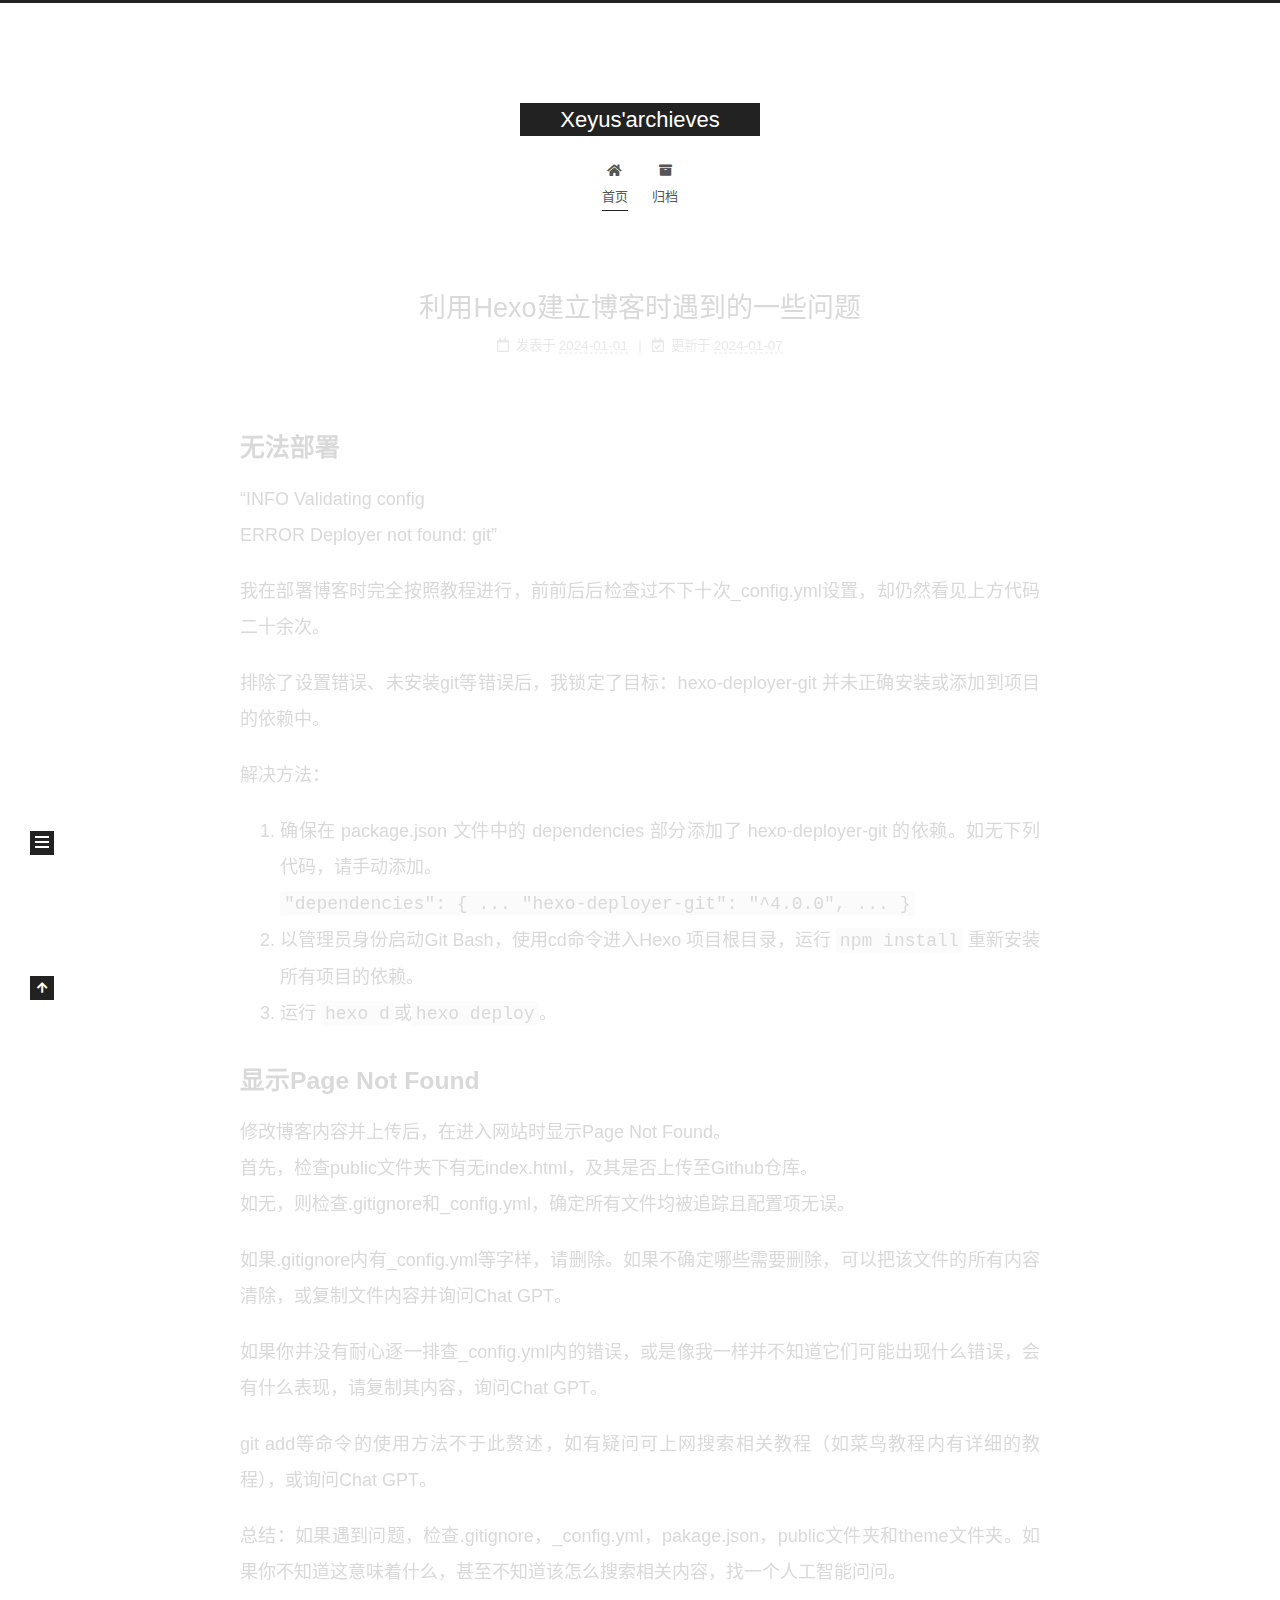
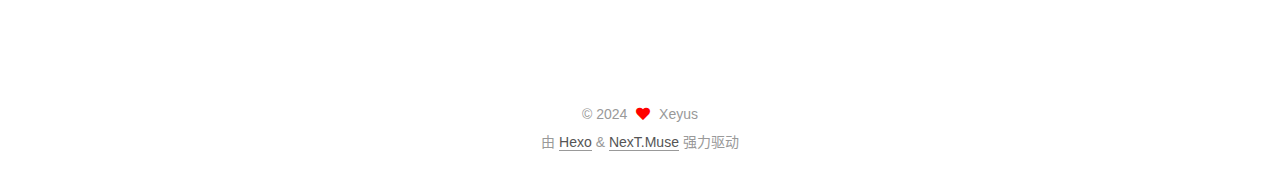
==== commit 0ae1101c: "Site updated: 2024-01-07 22:34:09" ====
--- a/index.html
+++ b/index.html
@@ -145,7 +145,7 @@
   
   
   <article itemscope itemtype="http://schema.org/Article" class="post-block" lang="zh-CN">
-    <link itemprop="mainEntityOfPage" href="https://sectorsemsta.github.io/2024/01/01/%E4%BD%BF%E7%94%A8hexo%20d%E5%91%BD%E4%BB%A4%E6%97%B6%E5%8F%8D%E5%A4%8D%E6%8A%A5%E9%94%99%E7%9A%84%E5%8F%AF%E8%83%BD%E5%8E%9F%E5%9B%A0/">
+    <link itemprop="mainEntityOfPage" href="https://sectorsemsta.github.io/2024/01/01/%E5%88%A9%E7%94%A8Hexo%E5%BB%BA%E7%AB%8B%E5%8D%9A%E5%AE%A2%E6%97%B6%E9%81%87%E5%88%B0%E7%9A%84%E4%B8%80%E4%BA%9B%E9%97%AE%E9%A2%98/">
 
     <span hidden itemprop="author" itemscope itemtype="http://schema.org/Person">
       <meta itemprop="image" content="/images/avatar.gif">
@@ -159,7 +159,7 @@
       <header class="post-header">
         <h2 class="post-title" itemprop="name headline">
           
-            <a href="/2024/01/01/%E4%BD%BF%E7%94%A8hexo%20d%E5%91%BD%E4%BB%A4%E6%97%B6%E5%8F%8D%E5%A4%8D%E6%8A%A5%E9%94%99%E7%9A%84%E5%8F%AF%E8%83%BD%E5%8E%9F%E5%9B%A0/" class="post-title-link" itemprop="url">使用hexo d命令时反复报错的可能原因</a>
+            <a href="/2024/01/01/%E5%88%A9%E7%94%A8Hexo%E5%BB%BA%E7%AB%8B%E5%8D%9A%E5%AE%A2%E6%97%B6%E9%81%87%E5%88%B0%E7%9A%84%E4%B8%80%E4%BA%9B%E9%97%AE%E9%A2%98/" class="post-title-link" itemprop="url">利用Hexo建立博客时遇到的一些问题</a>
         </h2>
 
         <div class="post-meta">
@@ -168,10 +168,16 @@
                 <i class="far fa-calendar"></i>
               </span>
               <span class="post-meta-item-text">发表于</span>
-              
-
-              <time title="创建时间：2024-01-01 13:47:07 / 修改时间：21:54:09" itemprop="dateCreated datePublished" datetime="2024-01-01T13:47:07+08:00">2024-01-01</time>
+
+              <time title="创建时间：2024-01-01 13:47:07" itemprop="dateCreated datePublished" datetime="2024-01-01T13:47:07+08:00">2024-01-01</time>
             </span>
+              <span class="post-meta-item">
+                <span class="post-meta-item-icon">
+                  <i class="far fa-calendar-check"></i>
+                </span>
+                <span class="post-meta-item-text">更新于</span>
+                <time title="修改时间：2024-01-07 22:28:58" itemprop="dateModified" datetime="2024-01-07T22:28:58+08:00">2024-01-07</time>
+              </span>
 
           
 
@@ -184,7 +190,7 @@
     <div class="post-body" itemprop="articleBody">
 
       
-          <p>“INFO Validating config<br>ERROR Deployer not found: git”</p>
+          <h2 id="无法部署"><a href="#无法部署" class="headerlink" title="无法部署"></a>无法部署</h2><p>“INFO Validating config<br>ERROR Deployer not found: git”</p>
 <p>我在部署博客时完全按照教程进行，前前后后检查过不下十次_config.yml设置，却仍然看见上方代码二十余次。</p>
 <p>排除了设置错误、未安装git等错误后，我锁定了目标：hexo-deployer-git 并未正确安装或添加到项目的依赖中。</p>
 <p>解决方法：</p>
@@ -193,6 +199,11 @@
 <li>以管理员身份启动Git Bash，使用cd命令进入Hexo 项目根目录，运行 <code>npm install</code> 重新安装所有项目的依赖。</li>
 <li>运行 <code>hexo d</code>或<code>hexo deploy</code>。</li>
 </ol>
+<h2 id="显示Page-Not-Found"><a href="#显示Page-Not-Found" class="headerlink" title="显示Page Not Found"></a>显示Page Not Found</h2><p>修改博客内容并上传后，在进入网站时显示Page Not Found。<br>首先，检查public文件夹下有无index.html，及其是否上传至Github仓库。<br>如无，则检查.gitignore和_config.yml，确定所有文件均被追踪且配置项无误。</p>
+<p>如果.gitignore内有_config.yml等字样，请删除。如果不确定哪些需要删除，可以把该文件的所有内容清除，或复制文件内容并询问Chat GPT。</p>
+<p>如果你并没有耐心逐一排查_config.yml内的错误，或是像我一样并不知道它们可能出现什么错误，会有什么表现，请复制其内容，询问Chat GPT。</p>
+<p>git add等命令的使用方法不于此赘述，如有疑问可上网搜索相关教程（如菜鸟教程内有详细的教程），或询问Chat GPT。</p>
+<p>总结：如果遇到问题，检查.gitignore，_config.yml，pakage.json，public文件夹和theme文件夹。如果你不知道这意味着什么，甚至不知道该怎么搜索相关内容，找一个人工智能问问。</p>
 
       
     </div>
@@ -278,6 +289,10 @@
           <span class="site-state-item-name">日志</span>
         </a>
       </div>
+      <div class="site-state-item site-state-tags">
+        <span class="site-state-item-count">1</span>
+        <span class="site-state-item-name">标签</span>
+      </div>
   </nav>
 </div>
 
--- a/css/main.css
+++ b/css/main.css
@@ -1168,7 +1168,7 @@
 }
 .links-of-author a::before,
 .links-of-author span.exturl::before {
-  background: #7c52a6;
+  background: #865039;
   border-radius: 50%;
   content: ' ';
   display: inline-block;
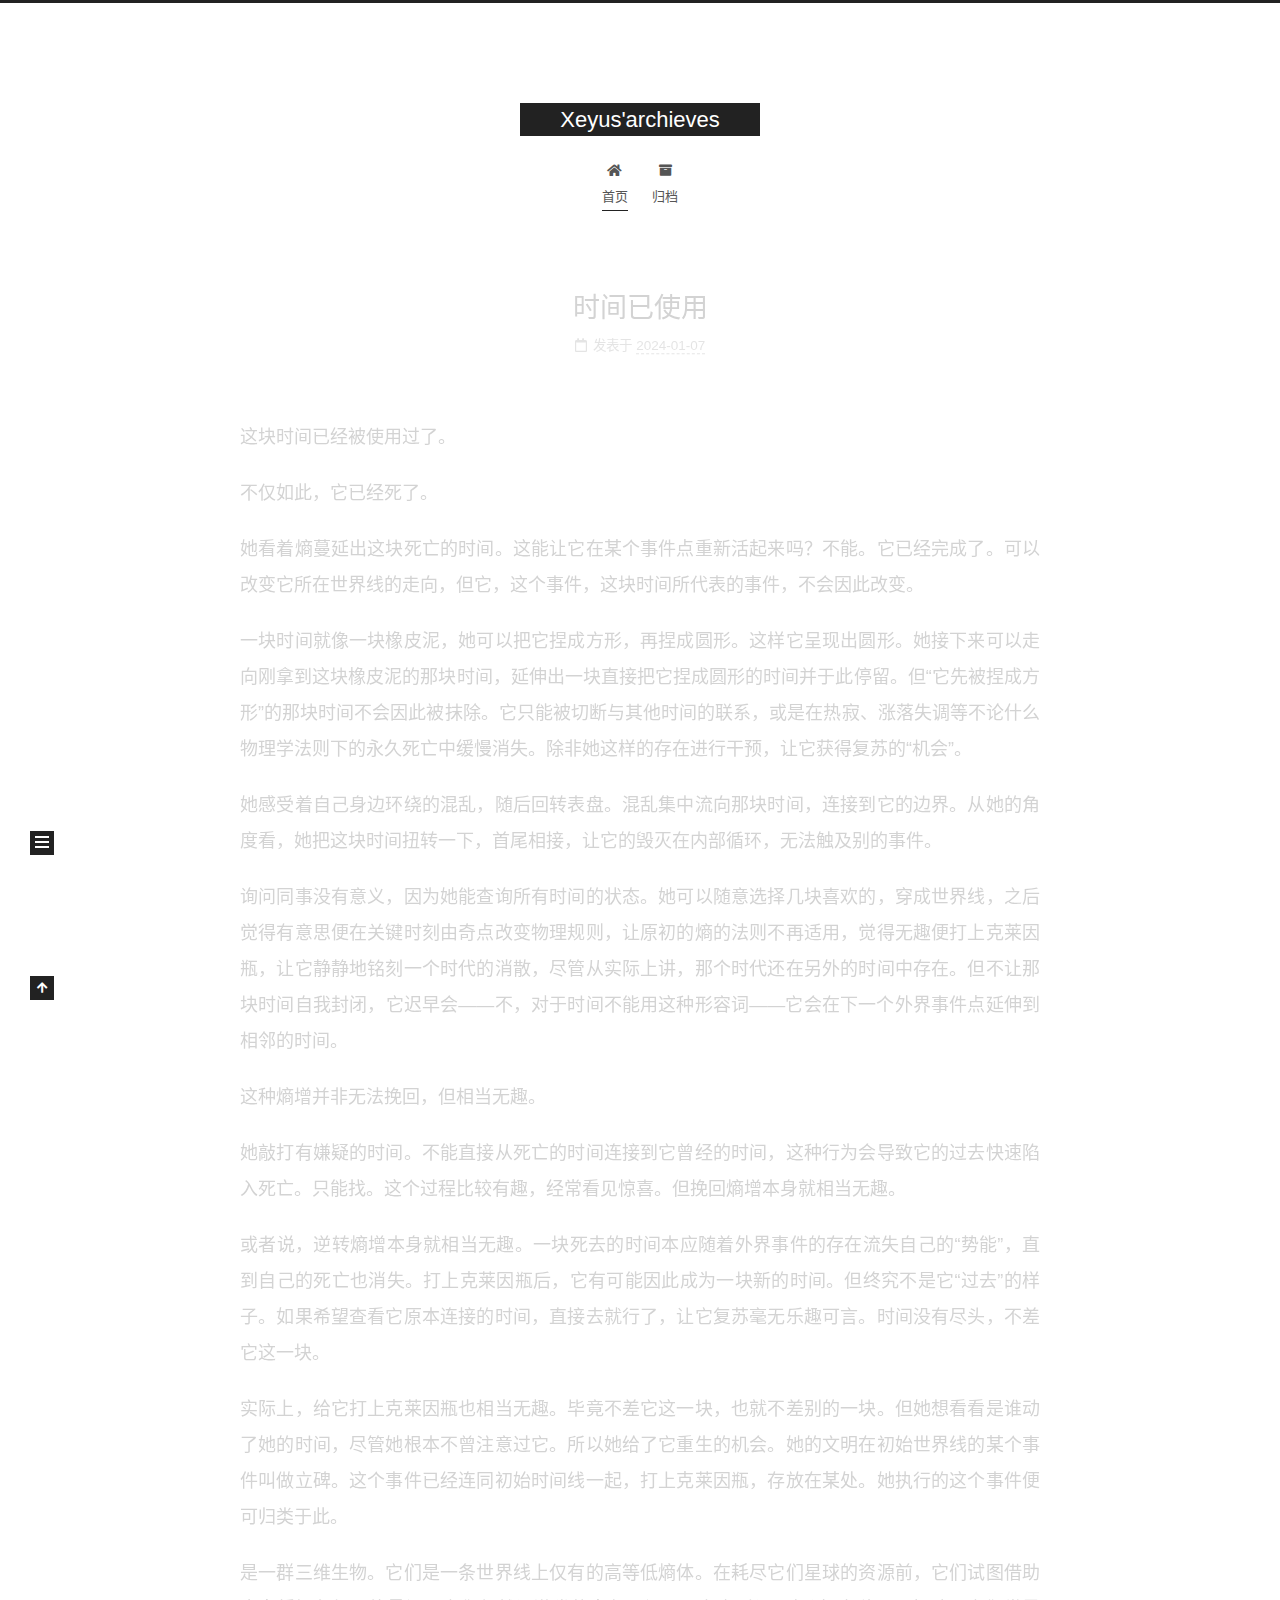
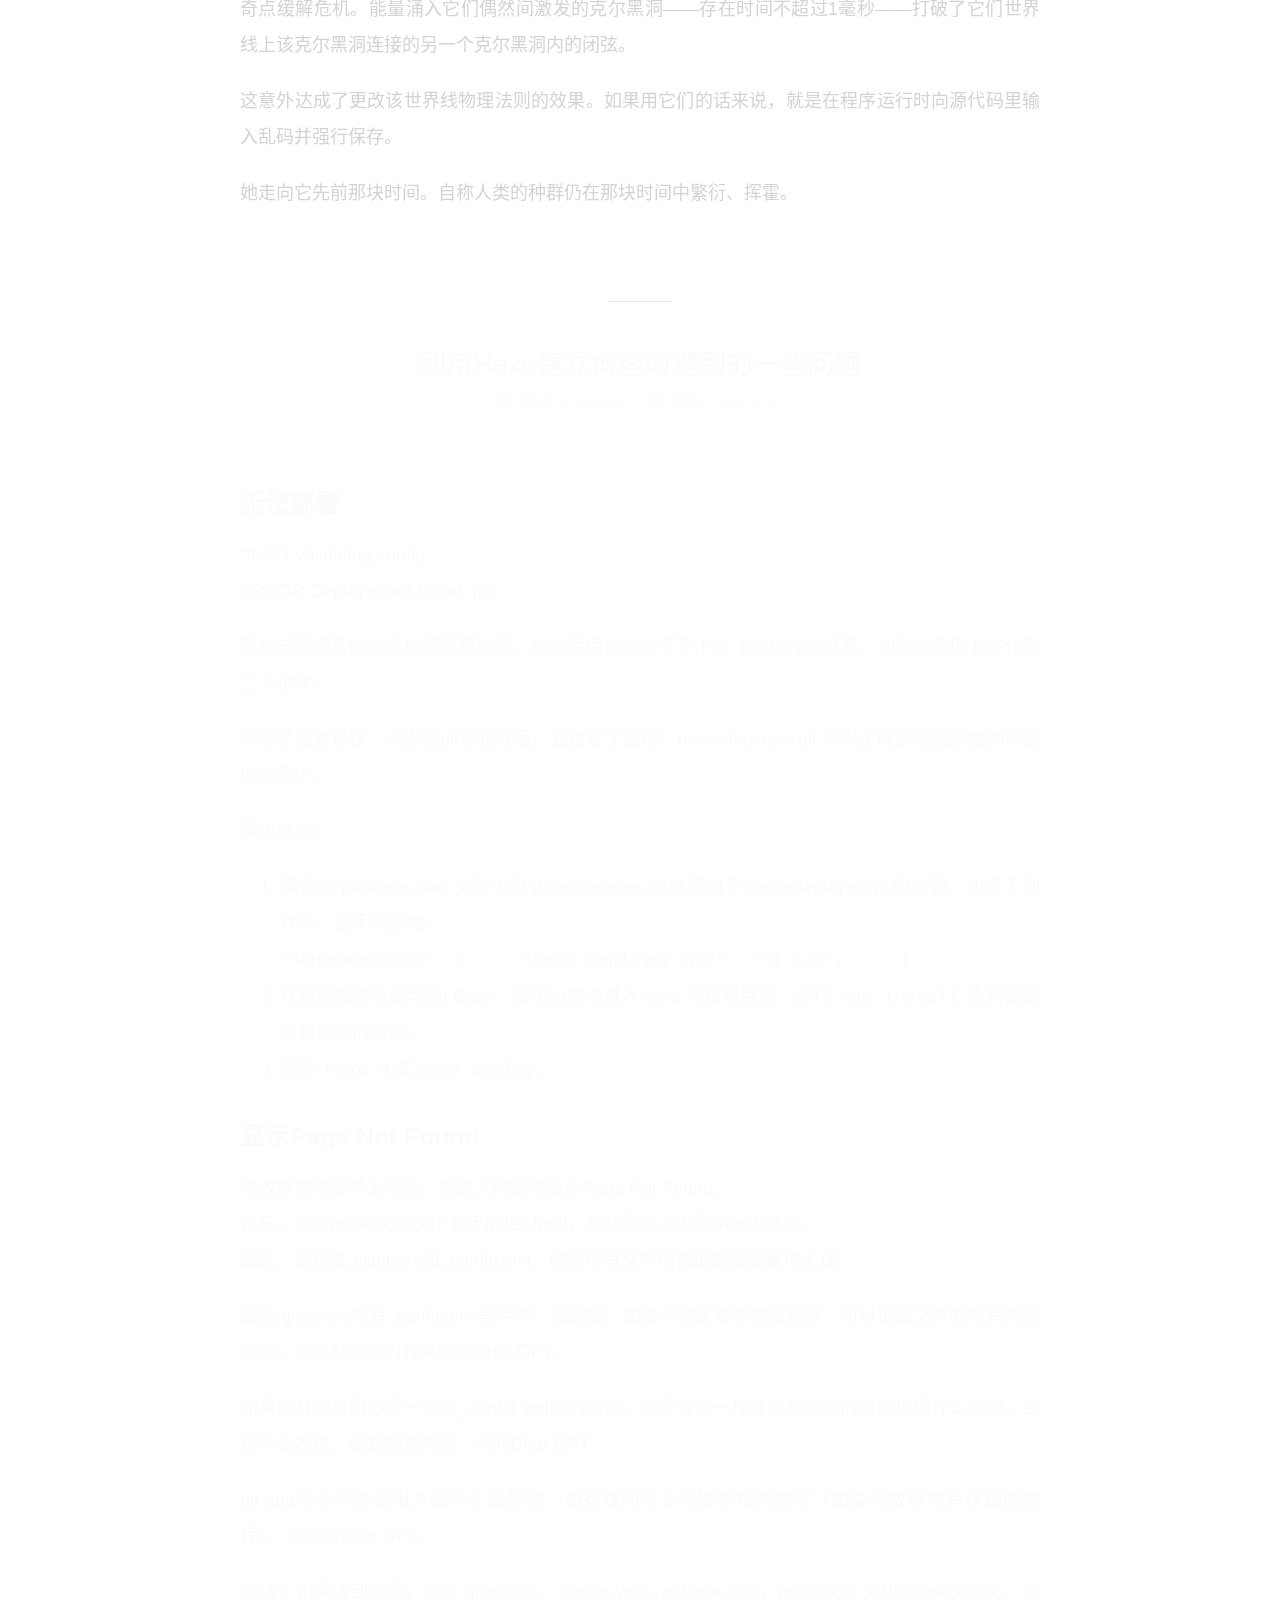
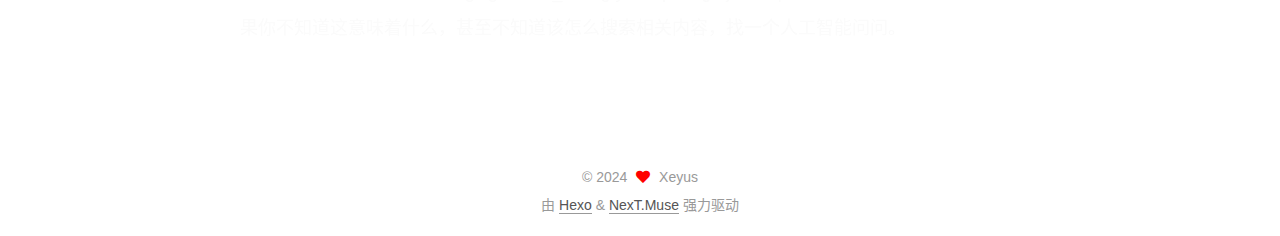
==== commit 57a2f2b6: "Site updated: 2024-01-07 23:48:51" ====
--- a/index.html
+++ b/index.html
@@ -141,6 +141,77 @@
 
           <div class="content index posts-expand">
             
+      
+  
+  
+  <article itemscope itemtype="http://schema.org/Article" class="post-block" lang="zh-CN">
+    <link itemprop="mainEntityOfPage" href="https://sectorsemsta.github.io/2024/01/07/%E6%97%B6%E9%97%B4%E5%B7%B2%E4%BD%BF%E7%94%A8/">
+
+    <span hidden itemprop="author" itemscope itemtype="http://schema.org/Person">
+      <meta itemprop="image" content="/images/avatar.gif">
+      <meta itemprop="name" content="Xeyus">
+      <meta itemprop="description" content="">
+    </span>
+
+    <span hidden itemprop="publisher" itemscope itemtype="http://schema.org/Organization">
+      <meta itemprop="name" content="Xeyus'archieves">
+    </span>
+      <header class="post-header">
+        <h2 class="post-title" itemprop="name headline">
+          
+            <a href="/2024/01/07/%E6%97%B6%E9%97%B4%E5%B7%B2%E4%BD%BF%E7%94%A8/" class="post-title-link" itemprop="url">时间已使用</a>
+        </h2>
+
+        <div class="post-meta">
+            <span class="post-meta-item">
+              <span class="post-meta-item-icon">
+                <i class="far fa-calendar"></i>
+              </span>
+              <span class="post-meta-item-text">发表于</span>
+              
+
+              <time title="创建时间：2024-01-07 23:06:55 / 修改时间：23:48:18" itemprop="dateCreated datePublished" datetime="2024-01-07T23:06:55+08:00">2024-01-07</time>
+            </span>
+
+          
+
+        </div>
+      </header>
+
+    
+    
+    
+    <div class="post-body" itemprop="articleBody">
+
+      
+          <p>这块时间已经被使用过了。</p>
+<p>不仅如此，它已经死了。</p>
+<p>她看着熵蔓延出这块死亡的时间。这能让它在某个事件点重新活起来吗？不能。它已经完成了。可以改变它所在世界线的走向，但它，这个事件，这块时间所代表的事件，不会因此改变。</p>
+<p>一块时间就像一块橡皮泥，她可以把它捏成方形，再捏成圆形。这样它呈现出圆形。她接下来可以走向刚拿到这块橡皮泥的那块时间，延伸出一块直接把它捏成圆形的时间并于此停留。但“它先被捏成方形”的那块时间不会因此被抹除。它只能被切断与其他时间的联系，或是在热寂、涨落失调等不论什么物理学法则下的永久死亡中缓慢消失。除非她这样的存在进行干预，让它获得复苏的“机会”。</p>
+<p>她感受着自己身边环绕的混乱，随后回转表盘。混乱集中流向那块时间，连接到它的边界。从她的角度看，她把这块时间扭转一下，首尾相接，让它的毁灭在内部循环，无法触及别的事件。</p>
+<p>询问同事没有意义，因为她能查询所有时间的状态。她可以随意选择几块喜欢的，穿成世界线，之后觉得有意思便在关键时刻由奇点改变物理规则，让原初的熵的法则不再适用，觉得无趣便打上克莱因瓶，让它静静地铭刻一个时代的消散，尽管从实际上讲，那个时代还在另外的时间中存在。但不让那块时间自我封闭，它迟早会——不，对于时间不能用这种形容词——它会在下一个外界事件点延伸到相邻的时间。</p>
+<p>这种熵增并非无法挽回，但相当无趣。</p>
+<p>她敲打有嫌疑的时间。不能直接从死亡的时间连接到它曾经的时间，这种行为会导致它的过去快速陷入死亡。只能找。这个过程比较有趣，经常看见惊喜。但挽回熵增本身就相当无趣。</p>
+<p>或者说，逆转熵增本身就相当无趣。一块死去的时间本应随着外界事件的存在流失自己的“势能”，直到自己的死亡也消失。打上克莱因瓶后，它有可能因此成为一块新的时间。但终究不是它“过去”的样子。如果希望查看它原本连接的时间，直接去就行了，让它复苏毫无乐趣可言。时间没有尽头，不差它这一块。</p>
+<p>实际上，给它打上克莱因瓶也相当无趣。毕竟不差它这一块，也就不差别的一块。但她想看看是谁动了她的时间，尽管她根本不曾注意过它。所以她给了它重生的机会。她的文明在初始世界线的某个事件叫做立碑。这个事件已经连同初始时间线一起，打上克莱因瓶，存放在某处。她执行的这个事件便可归类于此。</p>
+<p>是一群三维生物。它们是一条世界线上仅有的高等低熵体。在耗尽它们星球的资源前，它们试图借助奇点缓解危机。能量涌入它们偶然间激发的克尔黑洞——存在时间不超过1毫秒——打破了它们世界线上该克尔黑洞连接的另一个克尔黑洞内的闭弦。</p>
+<p>这意外达成了更改该世界线物理法则的效果。如果用它们的话来说，就是在程序运行时向源代码里输入乱码并强行保存。</p>
+<p>她走向它先前那块时间。自称人类的种群仍在那块时间中繁衍、挥霍。</p>
+
+      
+    </div>
+
+    
+    
+    
+      <footer class="post-footer">
+        <div class="post-eof"></div>
+      </footer>
+  </article>
+  
+  
+  
+
       
   
   
@@ -285,12 +356,12 @@
       <div class="site-state-item site-state-posts">
           <a href="/archives/">
         
-          <span class="site-state-item-count">1</span>
+          <span class="site-state-item-count">2</span>
           <span class="site-state-item-name">日志</span>
         </a>
       </div>
       <div class="site-state-item site-state-tags">
-        <span class="site-state-item-count">1</span>
+        <span class="site-state-item-count">3</span>
         <span class="site-state-item-name">标签</span>
       </div>
   </nav>
--- a/css/main.css
+++ b/css/main.css
@@ -1168,7 +1168,7 @@
 }
 .links-of-author a::before,
 .links-of-author span.exturl::before {
-  background: #865039;
+  background: #e81a9d;
   border-radius: 50%;
   content: ' ';
   display: inline-block;
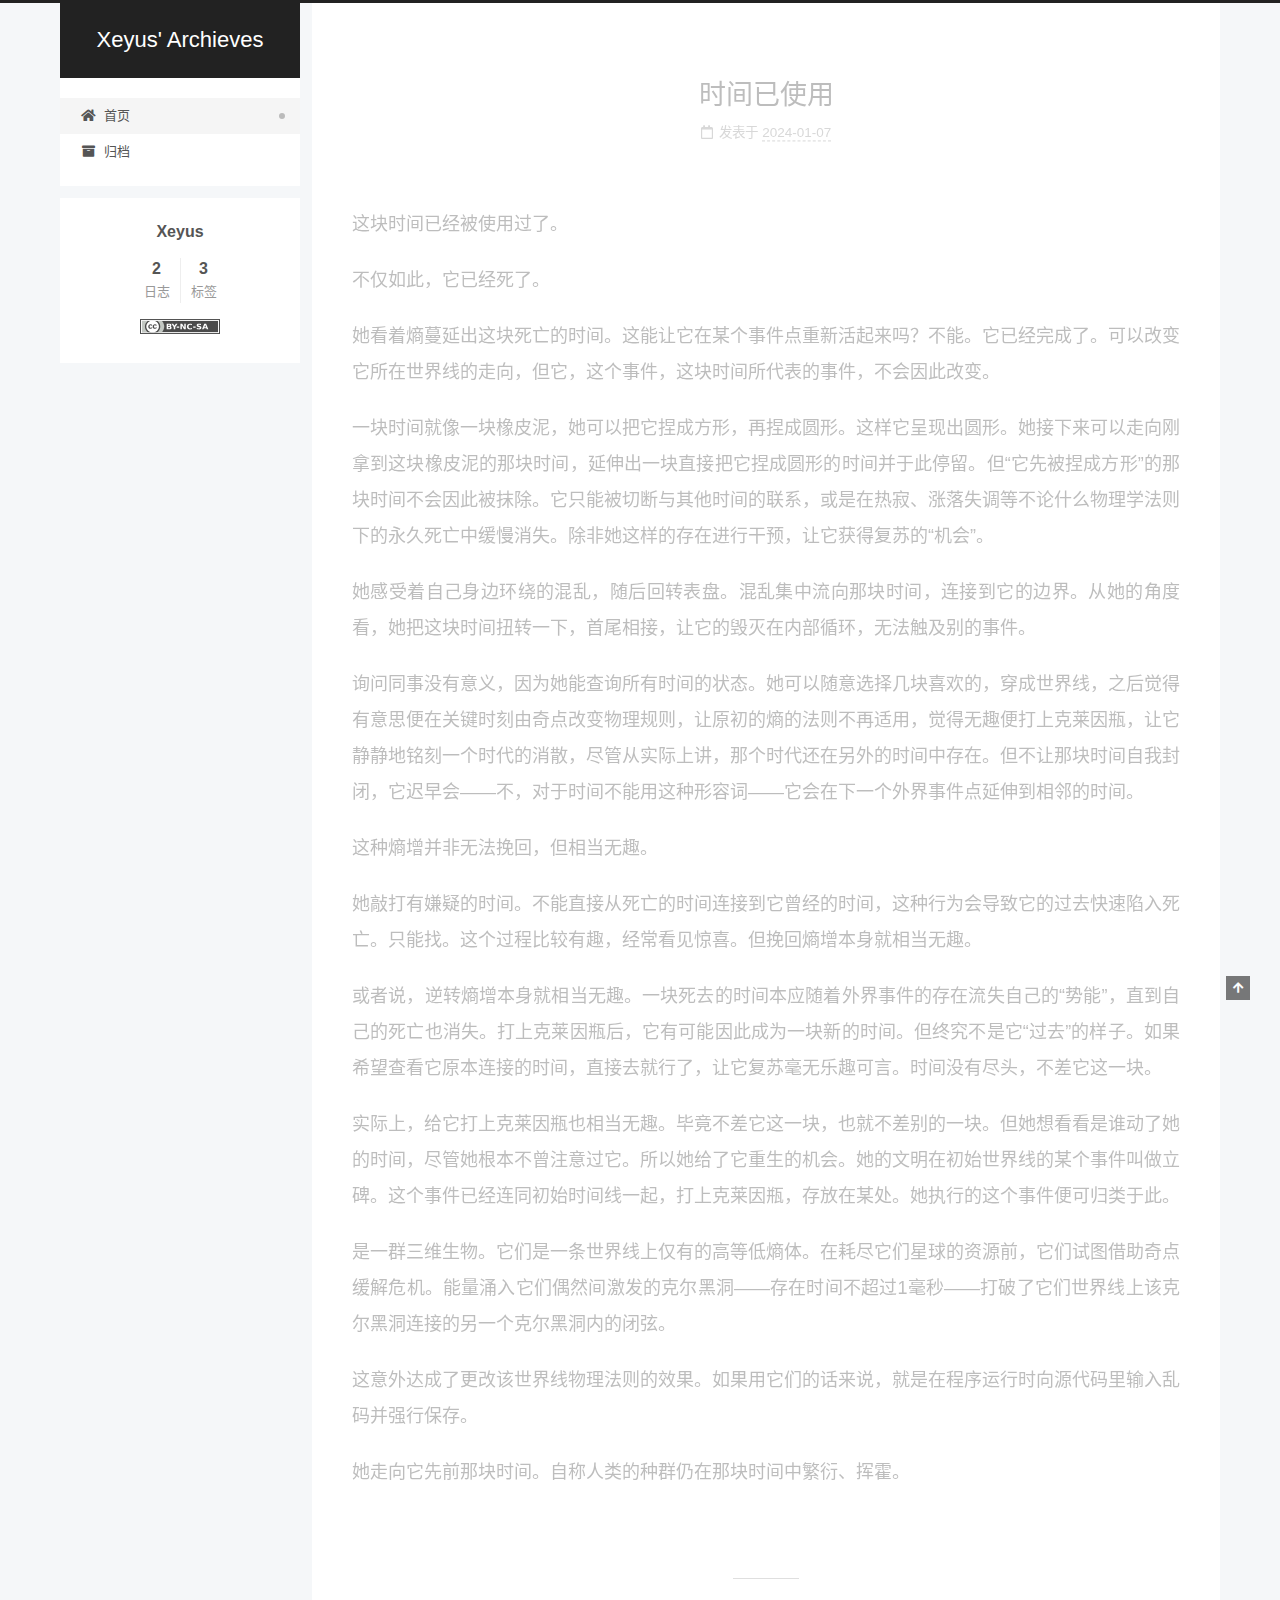
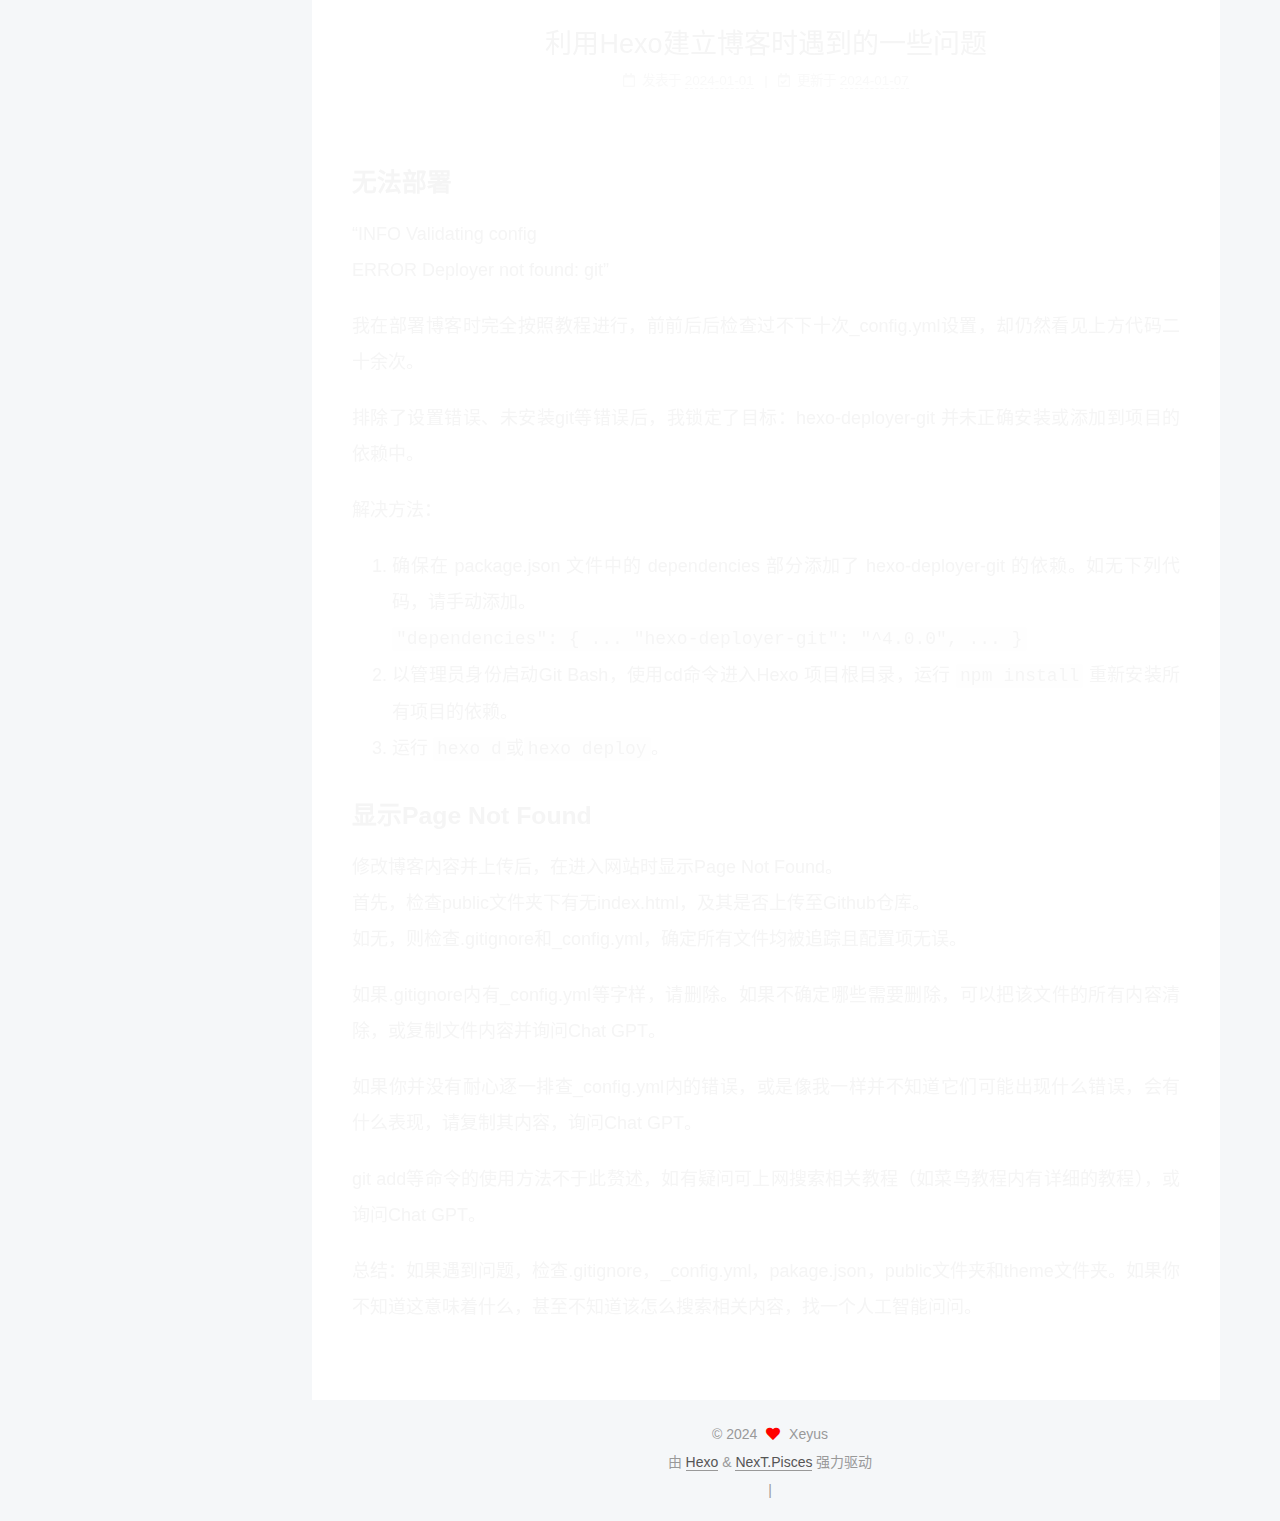
==== commit 5f0b1b5c: "Site updated: 2024-01-12 15:14:42" ====
--- a/index.html
+++ b/index.html
@@ -17,13 +17,13 @@
 
 <script id="hexo-configurations">
     var NexT = window.NexT || {};
-    var CONFIG = {"hostname":"sectorsemsta.github.io","root":"/","scheme":"Muse","version":"7.8.0","exturl":false,"sidebar":{"position":"left","display":"post","padding":18,"offset":12,"onmobile":false},"copycode":{"enable":false,"show_result":false,"style":null},"back2top":{"enable":true,"sidebar":false,"scrollpercent":false},"bookmark":{"enable":false,"color":"#222","save":"auto"},"fancybox":false,"mediumzoom":false,"lazyload":false,"pangu":false,"comments":{"style":"tabs","active":null,"storage":true,"lazyload":false,"nav":null},"algolia":{"hits":{"per_page":10},"labels":{"input_placeholder":"Search for Posts","hits_empty":"We didn't find any results for the search: ${query}","hits_stats":"${hits} results found in ${time} ms"}},"localsearch":{"enable":false,"trigger":"auto","top_n_per_article":1,"unescape":false,"preload":false},"motion":{"enable":true,"async":false,"transition":{"post_block":"fadeIn","post_header":"slideDownIn","post_body":"slideDownIn","coll_header":"slideLeftIn","sidebar":"slideUpIn"}}};
+    var CONFIG = {"hostname":"sectorsemsta.github.io","root":"/","scheme":"Pisces","version":"7.8.0","exturl":false,"sidebar":{"position":"left","display":"post","padding":18,"offset":12,"onmobile":false},"copycode":{"enable":false,"show_result":false,"style":null},"back2top":{"enable":true,"sidebar":false,"scrollpercent":false},"bookmark":{"enable":false,"color":"#222","save":"auto"},"fancybox":false,"mediumzoom":false,"lazyload":false,"pangu":false,"comments":{"style":"tabs","active":null,"storage":true,"lazyload":false,"nav":null},"algolia":{"hits":{"per_page":10},"labels":{"input_placeholder":"Search for Posts","hits_empty":"We didn't find any results for the search: ${query}","hits_stats":"${hits} results found in ${time} ms"}},"localsearch":{"enable":false,"trigger":"auto","top_n_per_article":1,"unescape":false,"preload":false},"motion":{"enable":true,"async":false,"transition":{"post_block":"fadeIn","post_header":"slideDownIn","post_body":"slideDownIn","coll_header":"slideLeftIn","sidebar":"slideUpIn"}}};
   </script>
 
   <meta property="og:type" content="website">
-<meta property="og:title" content="Xeyus&#39;archieves">
+<meta property="og:title" content="Xeyus&#39; Archieves">
 <meta property="og:url" content="https://sectorsemsta.github.io/index.html">
-<meta property="og:site_name" content="Xeyus&#39;archieves">
+<meta property="og:site_name" content="Xeyus&#39; Archieves">
 <meta property="og:locale" content="zh_CN">
 <meta property="article:author" content="Xeyus">
 <meta name="twitter:card" content="summary">
@@ -41,7 +41,7 @@
   };
 </script>
 
-  <title>Xeyus'archieves</title>
+  <title>Xeyus' Archieves</title>
   
 
 
@@ -92,7 +92,7 @@
 
     <a href="/" class="brand" rel="start">
       <span class="logo-line-before"><i></i></span>
-      <h1 class="site-title">Xeyus'archieves</h1>
+      <h1 class="site-title">Xeyus' Archieves</h1>
       <span class="logo-line-after"><i></i></span>
     </a>
   </div>
@@ -154,7 +154,7 @@
     </span>
 
     <span hidden itemprop="publisher" itemscope itemtype="http://schema.org/Organization">
-      <meta itemprop="name" content="Xeyus'archieves">
+      <meta itemprop="name" content="Xeyus' Archieves">
     </span>
       <header class="post-header">
         <h2 class="post-title" itemprop="name headline">
@@ -225,7 +225,7 @@
     </span>
 
     <span hidden itemprop="publisher" itemscope itemtype="http://schema.org/Organization">
-      <meta itemprop="name" content="Xeyus'archieves">
+      <meta itemprop="name" content="Xeyus' Archieves">
     </span>
       <header class="post-header">
         <h2 class="post-title" itemprop="name headline">
@@ -366,6 +366,9 @@
       </div>
   </nav>
 </div>
+  <div class="cc-license motion-element" itemprop="license">
+    <a href="https://creativecommons.org/licenses/by-nc-sa/4.0/" class="cc-opacity" rel="noopener" target="_blank"><img src="/images/cc-by-nc-sa.svg" alt="Creative Commons"></a>
+  </div>
 
 
 
@@ -394,10 +397,30 @@
   </span>
   <span class="author" itemprop="copyrightHolder">Xeyus</span>
 </div>
-  <div class="powered-by">由 <a href="https://hexo.io/" class="theme-link" rel="noopener" target="_blank">Hexo</a> & <a href="https://muse.theme-next.org/" class="theme-link" rel="noopener" target="_blank">NexT.Muse</a> 强力驱动
+  <div class="powered-by">由 <a href="https://hexo.io/" class="theme-link" rel="noopener" target="_blank">Hexo</a> & <a href="https://pisces.theme-next.org/" class="theme-link" rel="noopener" target="_blank">NexT.Pisces</a> 强力驱动
   </div>
 
         
+<div class="busuanzi-count">
+  <script async src="https://busuanzi.ibruce.info/busuanzi/2.3/busuanzi.pure.mini.js"></script>
+    <span class="post-meta-item" id="busuanzi_container_site_uv" style="display: none;">
+      <span class="post-meta-item-icon">
+        <i class="fa fa-user"></i>
+      </span>
+      <span class="site-uv" title="总访客量">
+        <span id="busuanzi_value_site_uv"></span>
+      </span>
+    </span>
+    <span class="post-meta-divider">|</span>
+    <span class="post-meta-item" id="busuanzi_container_site_pv" style="display: none;">
+      <span class="post-meta-item-icon">
+        <i class="fa fa-eye"></i>
+      </span>
+      <span class="site-pv" title="总访问量">
+        <span id="busuanzi_value_site_pv"></span>
+      </span>
+    </span>
+</div>
 
 
 
@@ -420,7 +443,7 @@
 <script src="/js/motion.js"></script>
 
 
-<script src="/js/schemes/muse.js"></script>
+<script src="/js/schemes/pisces.js"></script>
 
 
 <script src="/js/next-boot.js"></script>
--- a/css/main.css
+++ b/css/main.css
@@ -1,5 +1,5 @@
 :root {
-  --body-bg-color: #fff;
+  --body-bg-color: #f5f7f9;
   --content-bg-color: #fff;
   --card-bg-color: #f5f5f5;
   --text-color: #555;
@@ -11,11 +11,11 @@
   --table-row-odd-bg-color: #f9f9f9;
   --table-row-hover-bg-color: #f5f5f5;
   --menu-item-bg-color: #f5f5f5;
-  --btn-default-bg: #222;
-  --btn-default-color: #fff;
-  --btn-default-border-color: #222;
-  --btn-default-hover-bg: #fff;
-  --btn-default-hover-color: #222;
+  --btn-default-bg: #fff;
+  --btn-default-color: #555;
+  --btn-default-border-color: #555;
+  --btn-default-hover-bg: #222;
+  --btn-default-hover-color: #fff;
   --btn-default-hover-border-color: #222;
 }
 html {
@@ -314,7 +314,7 @@
 .btn {
   background: var(--btn-default-bg);
   border: 2px solid var(--btn-default-border-color);
-  border-radius: 0;
+  border-radius: 2px;
   color: var(--btn-default-color);
   display: inline-block;
   font-size: 0.875em;
@@ -921,16 +921,16 @@
 }
 .main-inner {
   margin: 0 auto;
-  width: 700px;
+  width: calc(100% - 20px);
 }
 @media (min-width: 1200px) {
   .main-inner {
-    width: 800px;
+    width: 1160px;
   }
 }
 @media (min-width: 1600px) {
   .main-inner {
-    width: 900px;
+    width: 73%;
   }
 }
 @media (max-width: 767px) {
@@ -943,16 +943,16 @@
 }
 .header-inner {
   margin: 0 auto;
-  width: 700px;
+  width: calc(100% - 20px);
 }
 @media (min-width: 1200px) {
   .header-inner {
-    width: 800px;
+    width: 1160px;
   }
 }
 @media (min-width: 1600px) {
   .header-inner {
-    width: 900px;
+    width: 73%;
   }
 }
 .site-brand-container {
@@ -991,7 +991,7 @@
   margin: 0;
 }
 .site-subtitle {
-  color: #999;
+  color: #ddd;
   font-size: 0.8125em;
   margin: 10px 0;
 }
@@ -1136,22 +1136,22 @@
   display: inline-block;
 }
 .site-author-image {
-  border: 2px solid #333;
+  border: 1px solid #eee;
   display: block;
   margin: 0 auto;
-  max-width: 96px;
+  max-width: 120px;
   padding: 2px;
 }
 .site-author-name {
-  color: #f5f5f5;
-  font-weight: normal;
-  margin: 5px 0 0;
+  color: var(--text-color);
+  font-weight: 600;
+  margin: 0;
   text-align: center;
 }
 .site-description {
   color: #999;
-  font-size: 1em;
-  margin-top: 5px;
+  font-size: 0.8125em;
+  margin-top: 0;
   text-align: center;
 }
 .links-of-author {
@@ -1168,7 +1168,7 @@
 }
 .links-of-author a::before,
 .links-of-author span.exturl::before {
-  background: #e81a9d;
+  background: #ba78e7;
   border-radius: 50%;
   content: ' ';
   display: inline-block;
@@ -1246,7 +1246,7 @@
 }
 .sidebar-nav li {
   border-bottom: 1px solid transparent;
-  color: #666;
+  color: var(--text-color);
   cursor: pointer;
   display: inline-block;
   font-size: 0.875em;
@@ -1255,14 +1255,14 @@
   margin-left: 10px;
 }
 .sidebar-nav li:hover {
-  color: #f5f5f5;
+  color: #fc6423;
 }
 .sidebar-nav .sidebar-nav-active {
-  border-bottom-color: #87daff;
-  color: #87daff;
+  border-bottom-color: #fc6423;
+  color: #fc6423;
 }
 .sidebar-nav .sidebar-nav-active:hover {
-  color: #87daff;
+  color: #fc6423;
 }
 .sidebar-panel {
   display: none;
@@ -1291,7 +1291,7 @@
   }
 }
 .sidebar-toggle:hover .toggle-line {
-  background: #87daff;
+  background: #fc6423;
 }
 .post-toc {
   font-size: 0.875em;
@@ -1330,14 +1330,14 @@
   display: block;
 }
 .post-toc .nav .active > a {
-  border-bottom-color: #87daff;
-  color: #87daff;
+  border-bottom-color: #fc6423;
+  color: #fc6423;
 }
 .post-toc .nav .active-current > a {
-  color: #87daff;
+  color: #fc6423;
 }
 .post-toc .nav .active-current > a:hover {
-  color: #87daff;
+  color: #fc6423;
 }
 .site-state {
   display: flex;
@@ -1352,20 +1352,20 @@
   padding: 0 15px;
 }
 .site-state-item:not(:first-child) {
-  border-left: 1px solid #333;
+  border-left: 1px solid #eee;
 }
 .site-state-item a {
   border-bottom: none;
 }
 .site-state-item-count {
   display: block;
-  font-size: 1.25em;
+  font-size: 1em;
   font-weight: 600;
   text-align: center;
 }
 .site-state-item-name {
-  color: inherit;
-  font-size: 0.875em;
+  color: #999;
+  font-size: 0.8125em;
 }
 .footer {
   color: #999;
@@ -1382,16 +1382,16 @@
   box-sizing: border-box;
   margin: 0 auto;
   text-align: center;
-  width: 700px;
+  width: calc(100% - 20px);
 }
 @media (min-width: 1200px) {
   .footer-inner {
-    width: 800px;
+    width: 1160px;
   }
 }
 @media (min-width: 1600px) {
   .footer-inner {
-    width: 900px;
+    width: 73%;
   }
 }
 .languages {
@@ -1489,7 +1489,7 @@
   color: #fff;
   cursor: pointer;
   left: 30px;
-  opacity: 1;
+  opacity: 0.6;
   padding: 0 6px;
   position: fixed;
   transition-property: bottom;
@@ -1500,10 +1500,10 @@
   display: none;
 }
 .back-to-top:hover {
-  color: #87daff;
+  color: #fc6423;
 }
 .back-to-top.back-to-top-on {
-  bottom: 19px;
+  bottom: 30px;
 }
 @media (max-width: 991px) {
   .back-to-top {
@@ -2141,151 +2141,301 @@
 .tag-cloud a:hover {
   color: var(--link-hover-color) !important;
 }
-@media (max-width: 767px) {
-  .header-inner,
-  .main-inner,
+.header {
+  margin: 0 auto;
+  position: relative;
+  width: calc(100% - 20px);
+}
+@media (min-width: 1200px) {
+  .header {
+    width: 1160px;
+  }
+}
+@media (min-width: 1600px) {
+  .header {
+    width: 73%;
+  }
+}
+@media (max-width: 991px) {
+  .header {
+    width: auto;
+  }
+}
+.header-inner {
+  background: var(--content-bg-color);
+  border-radius: initial;
+  box-shadow: initial;
+  overflow: hidden;
+  padding: 0;
+  position: absolute;
+  top: 0;
+  width: 240px;
+}
+@media (min-width: 1200px) {
+  .header-inner {
+    width: 240px;
+  }
+}
+@media (max-width: 991px) {
+  .header-inner {
+    border-radius: initial;
+    position: relative;
+    width: auto;
+  }
+}
+.main-inner {
+  align-items: flex-start;
+  display: flex;
+  justify-content: space-between;
+  flex-direction: row-reverse;
+}
+@media (max-width: 991px) {
+  .main-inner {
+    width: auto;
+  }
+}
+.content-wrap {
+  background: var(--content-bg-color);
+  border-radius: initial;
+  box-shadow: initial;
+  box-sizing: border-box;
+  padding: 40px;
+  width: calc(100% - 252px);
+}
+@media (max-width: 991px) {
+  .content-wrap {
+    border-radius: initial;
+    padding: 20px;
+    width: 100%;
+  }
+}
+.footer-inner {
+  padding-left: 260px;
+}
+.back-to-top {
+  left: auto;
+  right: 30px;
+}
+@media (max-width: 991px) {
+  .back-to-top {
+    right: 20px;
+  }
+}
+@media (max-width: 991px) {
   .footer-inner {
+    padding-left: 0;
+    padding-right: 0;
     width: auto;
   }
 }
-.header-inner {
-  padding-top: 100px;
-}
-@media (max-width: 767px) {
-  .header-inner {
-    padding-top: 50px;
-  }
-}
-.main-inner {
-  padding-bottom: 60px;
-}
-.content {
-  padding-top: 70px;
-}
-@media (max-width: 767px) {
-  .content {
-    padding-top: 35px;
-  }
-}
-embed {
+.site-brand-container {
+  background: #222;
+}
+@media (max-width: 991px) {
+  .site-brand-container {
+    box-shadow: 0 0 16px rgba(0,0,0,0.5);
+  }
+}
+.site-meta {
+  padding: 20px 0;
+}
+.brand {
+  padding: 0;
+}
+.site-subtitle {
+  margin: 10px 10px 0;
+}
+.custom-logo-image {
+  margin-top: 20px;
+}
+@media (max-width: 991px) {
+  .custom-logo-image {
+    display: none;
+  }
+}
+@media (min-width: 768px) and (max-width: 991px) {
+  .site-nav-toggle,
+  .site-nav-right {
+    display: flex;
+    flex-direction: column;
+    justify-content: center;
+  }
+}
+.site-nav-toggle .toggle,
+.site-nav-right .toggle {
+  color: #fff;
+}
+.site-nav-toggle .toggle .toggle-line,
+.site-nav-right .toggle .toggle-line {
+  background: #fff;
+}
+@media (min-width: 768px) and (max-width: 991px) {
+  .site-nav {
+    display: none;
+  }
+}
+.menu .menu-item {
   display: block;
-  margin: 0 auto 25px auto;
-}
-.custom-logo .site-meta-headline {
-  text-align: center;
-}
-.custom-logo .site-title {
-  color: #222;
-  margin: 10px auto 0;
-}
-.custom-logo .site-title a {
-  border: 0;
-}
-.custom-logo-image {
-  background: #fff;
-  margin: 0 auto;
-  max-width: 150px;
-  padding: 5px;
-}
-.brand {
-  background: var(--btn-default-bg);
-}
-@media (max-width: 767px) {
-  .site-nav {
-    border-bottom: 1px solid #ddd;
-    border-top: 1px solid #ddd;
-    left: 0;
-    margin: 0;
-    padding: 0;
-    width: 100%;
-  }
-}
-@media (max-width: 767px) {
-  .menu {
-    text-align: left;
-  }
-}
-.menu-item-active a,
-.menu .menu-item a:hover,
-.menu .menu-item span.exturl:hover {
-  background: transparent;
-  border-bottom: 1px solid var(--link-hover-color) !important;
-}
-@media (max-width: 767px) {
-  .menu-item-active a,
-  .menu .menu-item a:hover,
-  .menu .menu-item span.exturl:hover {
-    border-bottom: 1px dotted #ddd !important;
-  }
-}
-@media (max-width: 767px) {
-  .menu .menu-item {
-    margin: 0 10px;
-  }
+  margin: 0;
 }
 .menu .menu-item a,
 .menu .menu-item span.exturl {
-  border-bottom: 1px solid transparent;
-}
-@media (max-width: 767px) {
-  .menu .menu-item a,
-  .menu .menu-item span.exturl {
-    padding: 5px 10px;
-  }
-}
-@media (min-width: 768px) {
-  .menu .menu-item .fa,
-  .menu .menu-item .fab,
-  .menu .menu-item .far,
-  .menu .menu-item .fas {
-    display: block;
-    line-height: 2;
-    margin-right: 0;
-    width: 100%;
+  padding: 5px 20px;
+  position: relative;
+  text-align: left;
+  transition-property: background-color;
+}
+@media (max-width: 991px) {
+  .menu .menu-item.menu-item-search {
+    display: none;
   }
 }
 .menu .menu-item .badge {
-  background: #eee;
-  padding: 1px 4px;
+  background: #ccc;
+  border-radius: 10px;
+  color: #fff;
+  float: right;
+  padding: 2px 5px;
+  text-shadow: 1px 1px 0 rgba(0,0,0,0.1);
+  vertical-align: middle;
+}
+.main-menu .menu-item-active a::after {
+  background: #bbb;
+  border-radius: 50%;
+  content: ' ';
+  height: 6px;
+  margin-top: -3px;
+  position: absolute;
+  right: 15px;
+  top: 50%;
+  width: 6px;
 }
 .sub-menu {
-  margin: 10px 0;
+  background: var(--content-bg-color);
+  border-bottom: 1px solid #ddd;
+  margin: 0;
+  padding: 6px 0;
 }
 .sub-menu .menu-item {
   display: inline-block;
 }
+.sub-menu .menu-item a,
+.sub-menu .menu-item span.exturl {
+  background: transparent;
+  margin: 5px 10px;
+  padding: initial;
+}
+.sub-menu .menu-item a:hover,
+.sub-menu .menu-item span.exturl:hover {
+  background: transparent;
+  color: #fc6423;
+}
+.sub-menu .menu-item-active a {
+  border-bottom-color: #fc6423;
+  color: #fc6423;
+}
+.sub-menu .menu-item-active a:hover {
+  border-bottom-color: #fc6423;
+}
 .sidebar {
-  left: -320px;
-}
-.sidebar.sidebar-active {
-  left: 0;
-}
-.sidebar {
-  width: 320px;
-  z-index: 1200;
-  transition-delay: 0s;
-  transition-duration: 0.2s;
-  transition-timing-function: ease-out;
-}
-.sidebar a,
-.sidebar span.exturl {
-  border-bottom-color: #555;
-  color: #999;
-}
-.sidebar a:hover,
-.sidebar span.exturl:hover {
-  border-bottom-color: #eee;
-  color: #eee;
-}
-.links-of-blogroll-item {
-  padding: 2px 10px;
-}
-.links-of-blogroll-item a,
-.links-of-blogroll-item span.exturl {
+  background: var(--body-bg-color);
+  box-shadow: none;
+  margin-top: 100%;
+  position: static;
+  width: 240px;
+}
+@media (max-width: 991px) {
+  .sidebar {
+    display: none;
+  }
+}
+.sidebar-toggle {
+  display: none;
+}
+.sidebar-inner {
+  background: var(--content-bg-color);
+  border-radius: initial;
+  box-shadow: initial;
+  box-sizing: border-box;
+  color: var(--text-color);
+  width: 240px;
+  opacity: 0;
+}
+.sidebar-inner.affix {
+  position: fixed;
+  top: 12px;
+}
+.sidebar-inner.affix-bottom {
+  position: absolute;
+}
+.site-state-item {
+  padding: 0 10px;
+}
+.sidebar-button {
+  border-bottom: 1px dotted #ccc;
+  border-top: 1px dotted #ccc;
+  margin-top: 10px;
+  text-align: center;
+}
+.sidebar-button a {
+  border: 0;
+  color: #fc6423;
+  display: block;
+}
+.sidebar-button a:hover {
+  background: none;
+  border: 0;
+  color: #e34603;
+}
+.sidebar-button a:hover .fa,
+.sidebar-button a:hover .fab,
+.sidebar-button a:hover .far,
+.sidebar-button a:hover .fas {
+  color: #e34603;
+}
+.links-of-author {
+  display: flex;
+  flex-wrap: wrap;
+  margin-top: 10px;
+  justify-content: center;
+}
+.links-of-author-item {
+  margin: 5px 0 0;
+  width: 50%;
+}
+.links-of-author-item a,
+.links-of-author-item span.exturl {
   box-sizing: border-box;
   display: inline-block;
-  max-width: 280px;
+  margin-bottom: 0;
+  margin-right: 0;
+  max-width: 216px;
   overflow: hidden;
+  padding: 0 5px;
   text-overflow: ellipsis;
   white-space: nowrap;
 }
+.links-of-author-item a,
+.links-of-author-item span.exturl {
+  border-bottom: none;
+  display: block;
+  text-decoration: none;
+}
+.links-of-author-item a::before,
+.links-of-author-item span.exturl::before {
+  display: none;
+}
+.links-of-author-item a:hover,
+.links-of-author-item span.exturl:hover {
+  background: var(--body-bg-color);
+  border-radius: 4px;
+}
+.links-of-author-item .fa,
+.links-of-author-item .fab,
+.links-of-author-item .far,
+.links-of-author-item .fas {
+  margin-right: 2px;
+}
+.links-of-blogroll-item {
+  padding: 0;
+}
